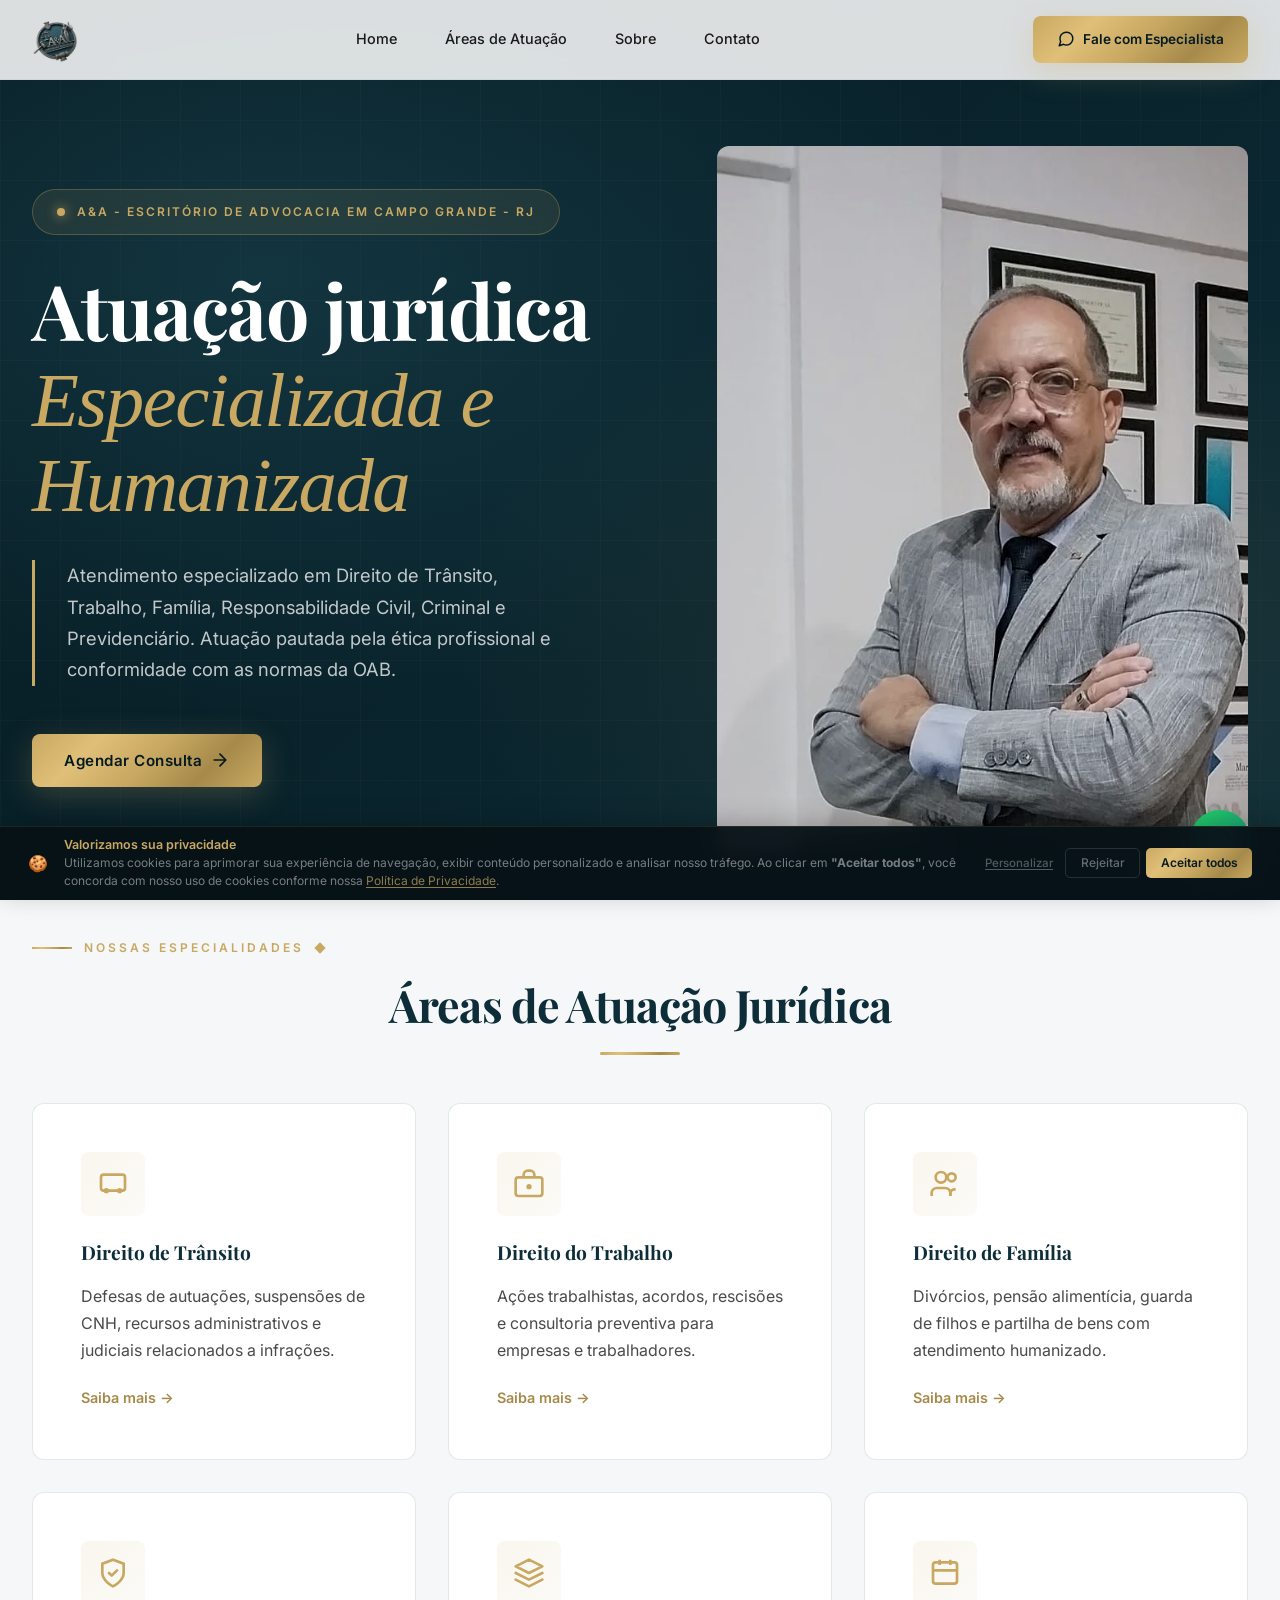
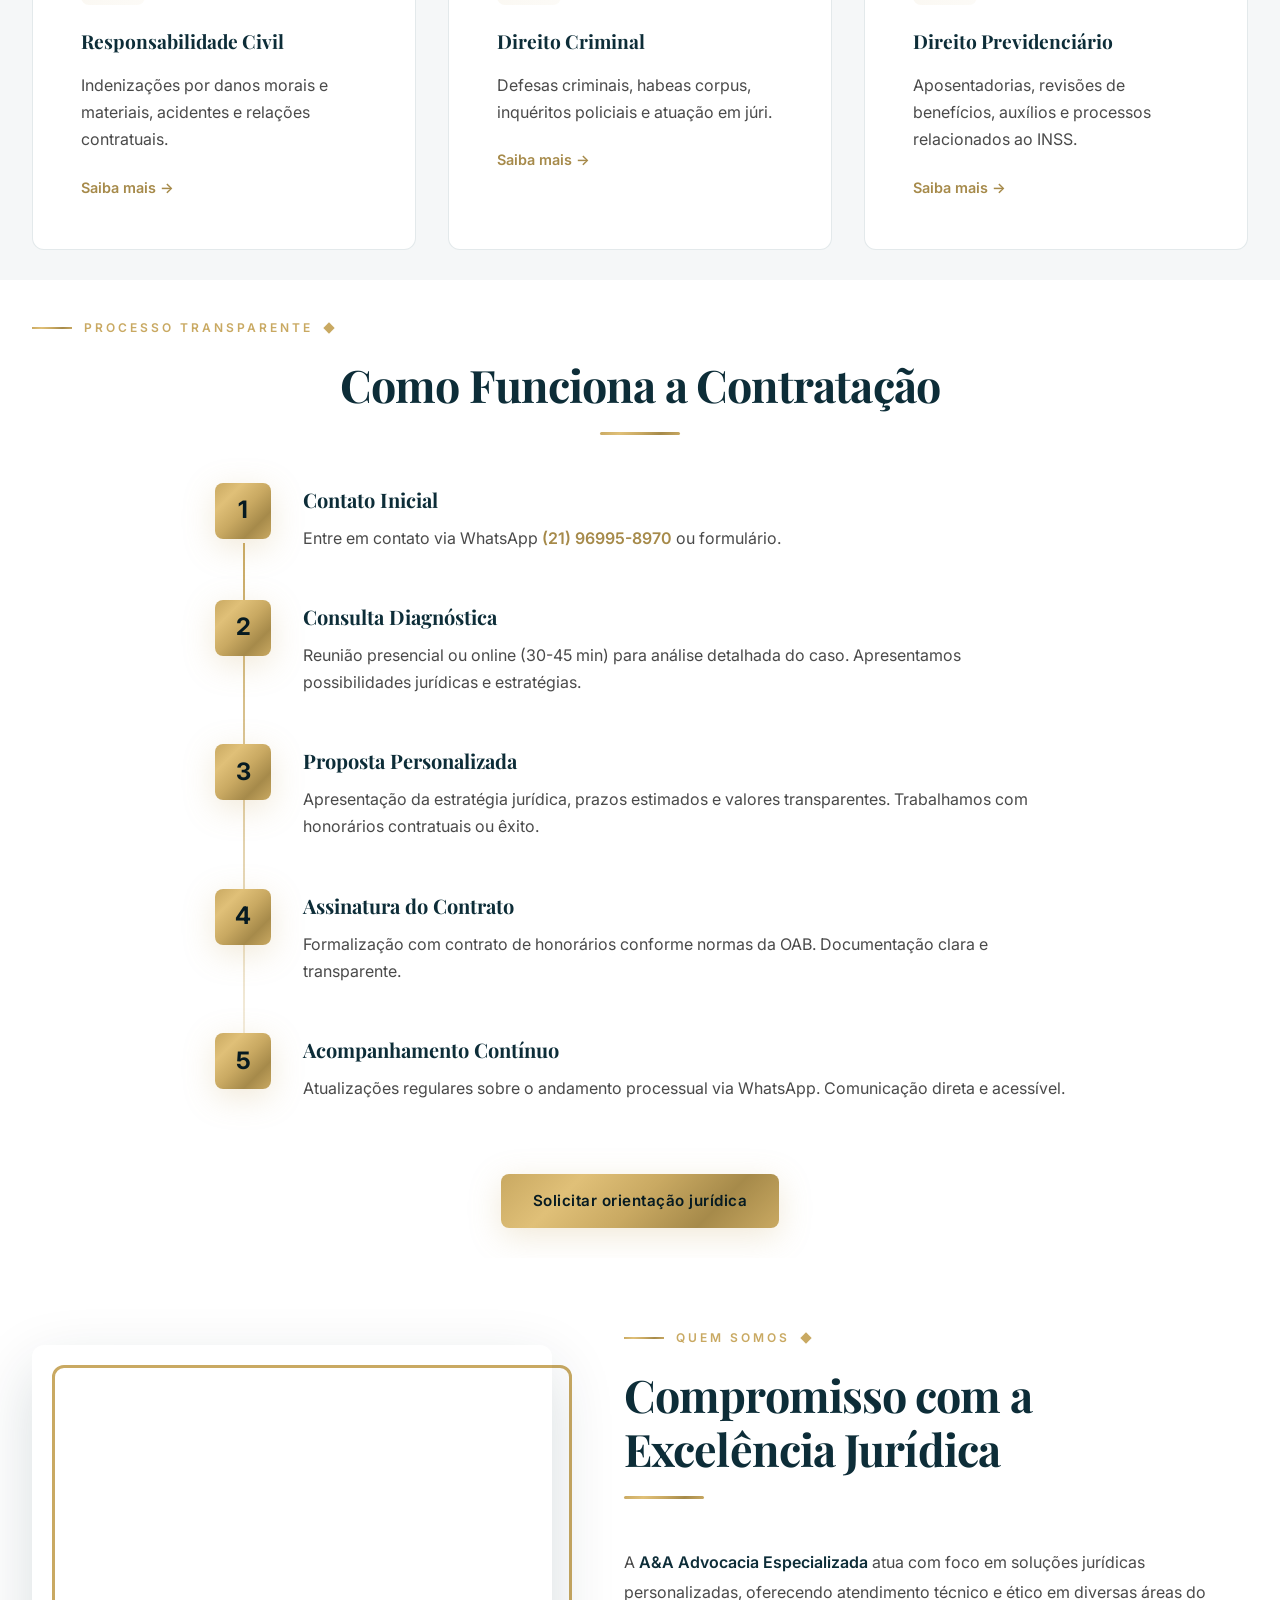
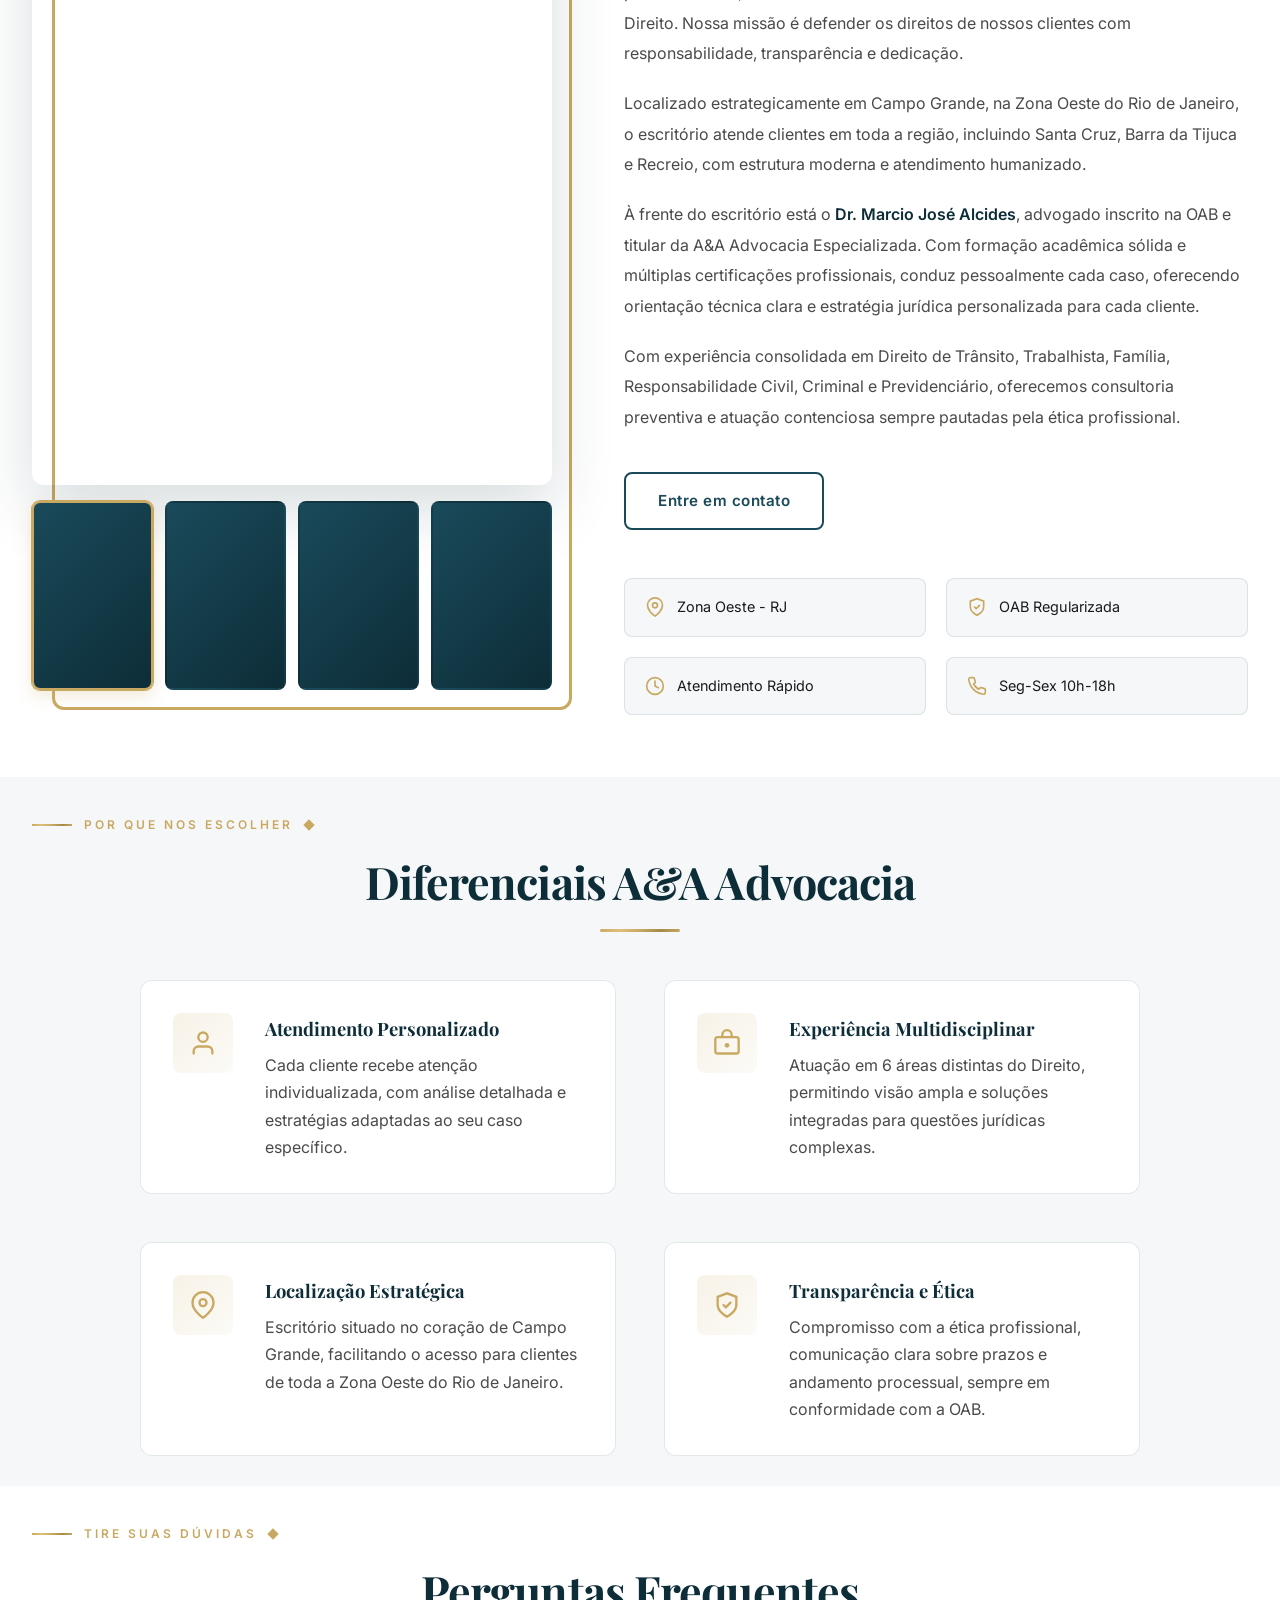
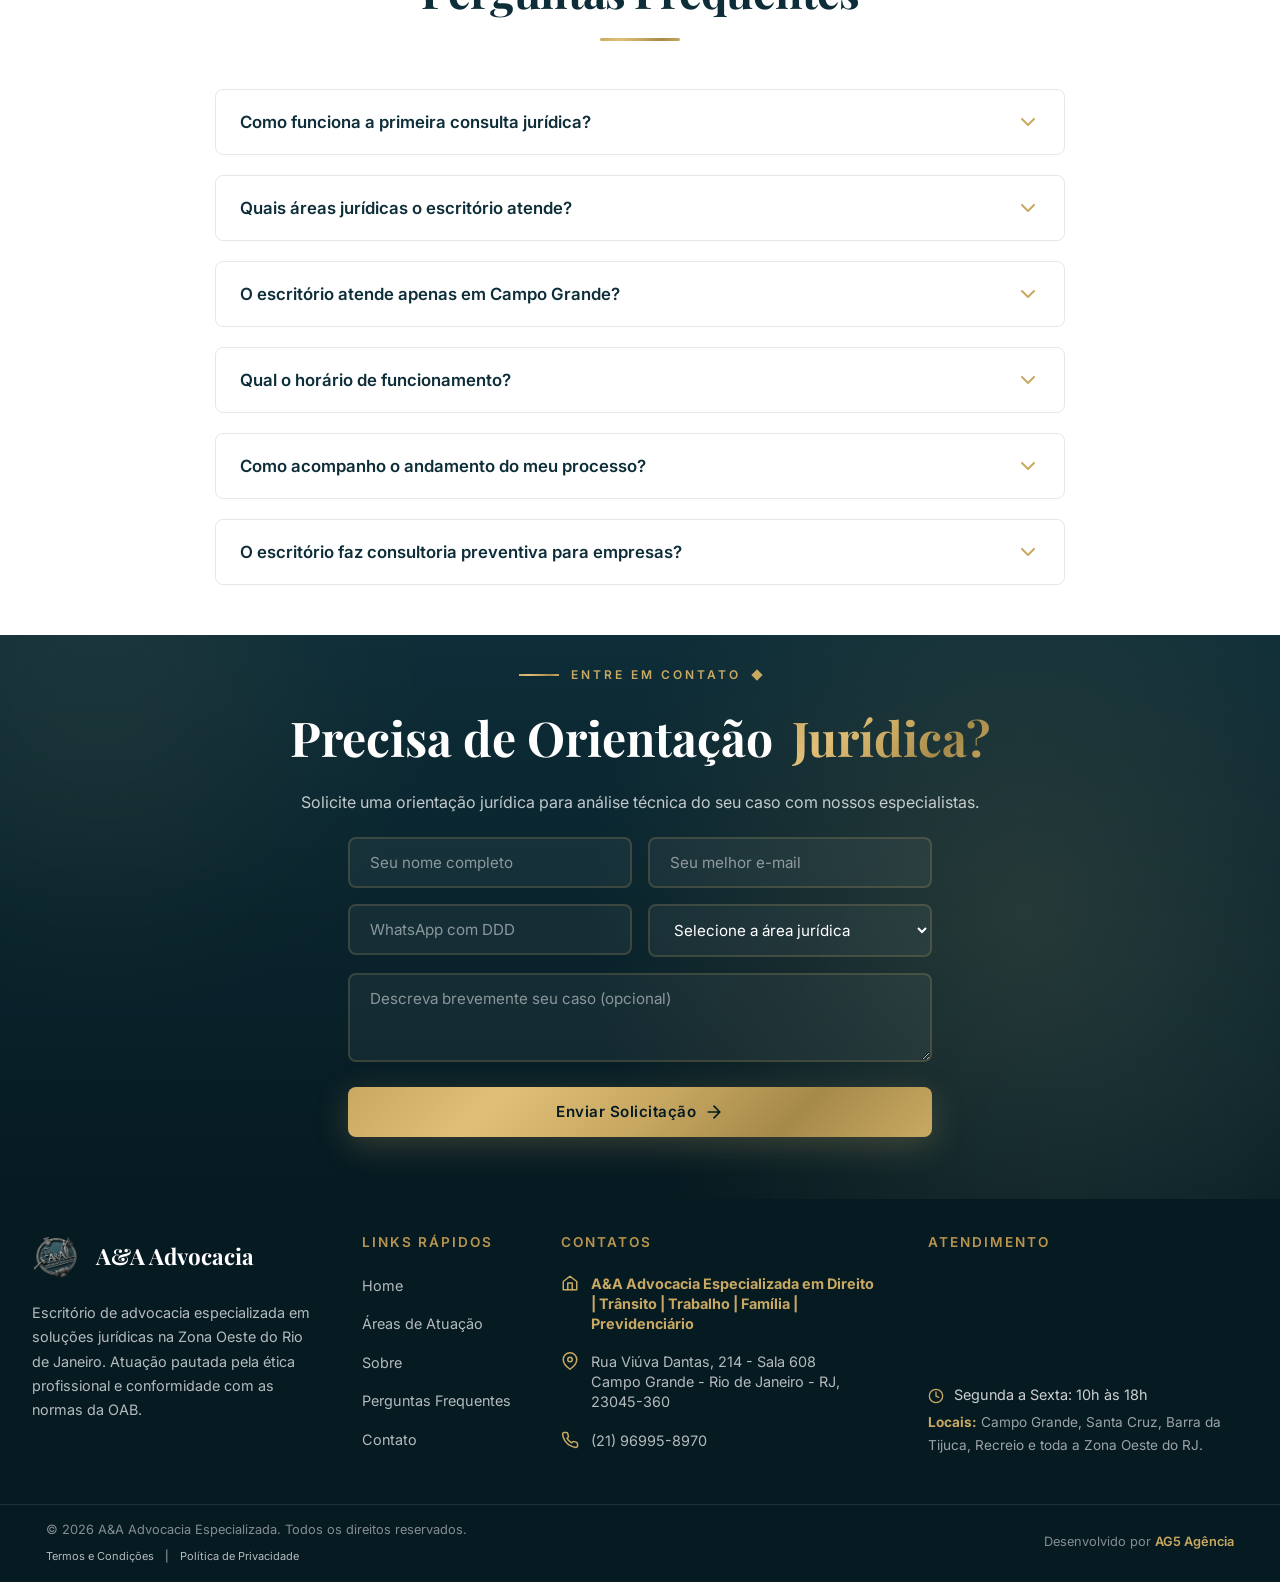
==== index.html @ 08a9066c "feat: update landing page about section with new professional portrait photos" ====
<!DOCTYPE html>
<html lang="pt-BR">

<head>
  <meta charset="UTF-8">
  <meta name="viewport" content="width=device-width, initial-scale=1.0">

  <!-- SEO Básico -->
  <title>Escritório de advocacia em Campo Grande - RJ | A&A Advocacia</title>
  <meta name="description"
    content="Escritório de advocacia em Campo Grande - RJ. Especialistas em Trânsito, Trabalho, Família, Criminal e mais. Atendimento exclusivo com excelência jurídica.">
  <meta name="author" content="A&A Advocacia Especializada">
  <meta name="robots" content="index, follow">

  <!-- Canonical URL -->
  <link rel="canonical" href="https://www.aeaadvocacia.ag5agencia.site/">

  <!-- Open Graph -->
  <meta property="og:title" content="A&A Advocacia Especializada | Excelência Jurídica na Zona Oeste - RJ">
  <meta property="og:description"
    content="Atendimento jurídico em diversas áreas do Direito. Escritório em Campo Grande, Rio de Janeiro.">
  <meta property="og:type" content="website">
  <meta property="og:url" content="https://www.aeaadvocacia.ag5agencia.site">
  <meta property="og:image" content="https://www.aeaadvocacia.ag5agencia.site/Fotos/hero-advogado.webp">
  <meta property="og:image:width" content="800">
  <meta property="og:image:height" content="1000">
  <meta property="og:locale" content="pt_BR">
  <meta property="og:site_name" content="A&A Advocacia Especializada">

  <!-- Twitter Card -->
  <meta name="twitter:card" content="summary_large_image">
  <meta name="twitter:title" content="A&A Advocacia Especializada | Zona Oeste - RJ">
  <meta name="twitter:description"
    content="Escritório jurídico especializado em diversas áreas do Direito em Campo Grande.">
  <meta name="twitter:image" content="https://www.aeaadvocacia.ag5agencia.site/Fotos/hero-advogado.webp">

  <!-- Favicon - otimizado -->
  <link rel="icon" type="image/webp" sizes="32x32" href="Fotos/logo-aa.webp">
  <link rel="apple-touch-icon" sizes="180x180" href="Fotos/logo-aa.webp">

  <!-- Theme color para navegadores mobile -->
  <meta name="theme-color" content="#0d2d38">

  <!-- Preconnect para origens críticas -->
  <link rel="preconnect" href="https://fonts.googleapis.com" crossorigin>
  <link rel="preconnect" href="https://fonts.gstatic.com" crossorigin>

  <!-- Preload da imagem hero (LCP) -->
  <link rel="preload" href="Fotos/hero-advogado.webp" as="image" fetchpriority="high">

  <!-- Fonts otimizadas - carregamento assíncrono para não bloquear renderização -->
  <link rel="stylesheet"
    href="https://fonts.googleapis.com/css2?family=Playfair+Display:wght@400;700&family=Inter:wght@400;500;600&display=swap"
    media="print" onload="this.media='all'">
  <noscript>
    <link rel="stylesheet"
      href="https://fonts.googleapis.com/css2?family=Playfair+Display:wght@400;700&family=Inter:wght@400;500;600&display=swap">
  </noscript>

  <!-- Schema.org JSON-LD -->
  <script type="application/ld+json">
  {
    "@context": "https://schema.org",
    "@graph": [
      {
        "@type": "WebSite",
        "@id": "https://www.aeaadvocacia.ag5agencia.site/#website",
        "url": "https://www.aeaadvocacia.ag5agencia.site/",
        "name": "A&A Advocacia Especializada em Direito | Trânsito | Trabalho | Família | Previdenciário",
        "description": "Advogados especializados em Campo Grande - RJ",
        "publisher": {
          "@id": "https://www.aeaadvocacia.ag5agencia.site/#legalservice"
        }
      },
      {
        "@type": "BreadcrumbList",
        "@id": "https://www.aeaadvocacia.ag5agencia.site/#breadcrumb",
        "itemListElement": [
          {
            "@type": "ListItem",
            "position": 1,
            "name": "Home",
            "item": "https://www.aeaadvocacia.ag5agencia.site/"
          }
        ]
      },
      {
        "@type": "LegalService",
        "@id": "https://www.aeaadvocacia.ag5agencia.site/#legalservice",
      "name": "A&A Advocacia Especializada em Direito | Trânsito | Trabalho | Família | Previdenciário",
      "alternateName": "A&A Advocacia Especializada",
        "url": "https://www.aeaadvocacia.ag5agencia.site/",
        "logo": "https://www.aeaadvocacia.ag5agencia.site/Fotos/logo-aa.webp",
        "image": "https://www.aeaadvocacia.ag5agencia.site/Fotos/hero-advogado.webp",
        "description": "Escritório de advocacia em Campo Grande, RJ. Especialistas em Direito de Trânsito, Trabalho e Família.",
        "telephone": "+55-21-96995-8970",
        "email": "contato@aaadvocacia.com.br",
        "priceRange": "$$",
        "address": {
          "@type": "PostalAddress",
          "streetAddress": "Rua Viúva Dantas, 214 – Sala 608",
          "addressLocality": "Campo Grande",
          "addressRegion": "RJ",
          "postalCode": "23045-360",
          "addressCountry": "BR"
        },
        "geo": {
          "@type": "GeoCoordinates",
          "latitude": -22.9005,
          "longitude": -43.5554
        },
        "openingHoursSpecification": {
          "@type": "OpeningHoursSpecification",
          "dayOfWeek": ["Monday", "Tuesday", "Wednesday", "Thursday", "Friday"],
          "opens": "10:00",
          "closes": "18:00"
        },
        "areaServed": [
        {
          "@type": "City",
          "name": "Campo Grande",
          "containedInPlace": {
            "@type": "State",
            "name": "Rio de Janeiro"
          }
        },
        {
          "@type": "Place",
          "name": "Zona Oeste do Rio de Janeiro",
          "containedInPlace": {
            "@type": "State",
            "name": "Rio de Janeiro"
          }
        },
        "Campo Grande – RJ",
        "Santa Cruz – RJ",
        "Barra da Tijuca – RJ",
        "Recreio dos Bandeirantes – RJ",
        "Santíssimo – RJ",
        "Senador Vasconcelos – RJ",
        "Cosmos – RJ",
        "Inhoaíba – RJ",
        "Paciência – RJ"
      ],
      "sameAs": [
        "https://wa.me/5521969958970"
        ],
        "hasOfferCatalog": {
          "@id": "#offer-catalog",
          "@type": "OfferCatalog",
          "name": "Serviços Jurídicos",
          "itemListElement": [
            {
              "@type": "Offer",
              "itemOffered": {
                "@type": "Service",
                "name": "Direito de Trânsito",
              "description": "Defesas de autuações, suspensões de CNH, recursos administrativos e judiciais relacionados a infrações de trânsito.",
              "areaServed": "Zona Oeste do Rio de Janeiro",
              "provider": {
                "@id": "https://www.aeaadvocacia.ag5agencia.site/#legalservice"
              }
              }
            },
            {
              "@type": "Offer",
              "itemOffered": {
                "@type": "Service",
                "name": "Direito do Trabalho",
              "description": "Ações trabalhistas, acordos, rescisões e consultoria preventiva para empresas e trabalhadores.",
              "areaServed": "Zona Oeste do Rio de Janeiro",
              "provider": {
                "@id": "https://www.aeaadvocacia.ag5agencia.site/#legalservice"
              }
            }
          },
          {
            "@type": "Offer",
            "itemOffered": {
              "@type": "Service",
              "name": "Direito de Família",
              "description": "Divórcios, pensão alimentícia, guarda de filhos e partilha de bens com atendimento humanizado.",
              "areaServed": "Zona Oeste do Rio de Janeiro",
              "provider": {
                "@id": "https://www.aeaadvocacia.ag5agencia.site/#legalservice"
              }
            }
          },
          {
            "@type": "Offer",
            "itemOffered": {
              "@type": "Service",
              "name": "Responsabilidade Civil",
              "description": "Indenizações por danos morais e materiais, acidentes e relações contratuais.",
              "areaServed": "Zona Oeste do Rio de Janeiro",
              "provider": {
                "@id": "https://www.aeaadvocacia.ag5agencia.site/#legalservice"
              }
            }
          },
          {
            "@type": "Offer",
            "itemOffered": {
              "@type": "Service",
              "name": "Direito Criminal",
              "description": "Defesas criminais, habeas corpus, inquéritos policiais e atuação em júri.",
              "areaServed": "Zona Oeste do Rio de Janeiro",
              "provider": {
                "@id": "https://www.aeaadvocacia.ag5agencia.site/#legalservice"
              }
            }
          },
          {
            "@type": "Offer",
            "itemOffered": {
              "@type": "Service",
              "name": "Direito Previdenciário",
              "description": "Aposentadorias, revisões de benefícios, auxílios e processos relacionados ao INSS.",
              "areaServed": "Zona Oeste do Rio de Janeiro",
              "provider": {
                "@id": "https://www.aeaadvocacia.ag5agencia.site/#legalservice"
              }
              }
            }
          ]
      },
      "audience": {
        "@type": "Audience",
        "audienceType": "Pessoas Físicas e Pessoas Jurídicas"
      },
      "knowsAbout": [
        "Direito de Trânsito",
        "Direito do Trabalho",
        "Direito de Família",
        "Responsabilidade Civil",
        "Direito Criminal",
        "Direito Previdenciário"
      ]
      },
      {
        "@type": "FAQPage",
        "@id": "https://www.aeaadvocacia.ag5agencia.site/#faq",
        "mainEntity": [
          {
            "@type": "Question",
          "name": "Como funciona a primeira consulta jurídica?",
            "acceptedAnswer": {
              "@type": "Answer",
            "text": "Entre em contato pelo WhatsApp ou telefone (21) 96995-8970 para agendar. Na consulta, você apresenta seu caso e recebe uma orientação inicial sobre as possibilidades jurídicas, prazos e próximos passos. Retorno em até 24h úteis."
          }
        },
        {
          "@type": "Question",
          "name": "Quais áreas jurídicas o escritório atende?",
          "acceptedAnswer": {
            "@type": "Answer",
            "text": "A A&A Advocacia atua em Direito de Trânsito, Trabalhista, Família, Responsabilidade Civil, Criminal e Previdenciário, oferecendo soluções tanto para pessoas físicas quanto jurídicas."
          }
        },
        {
          "@type": "Question",
          "name": "O escritório atende apenas em Campo Grande?",
          "acceptedAnswer": {
            "@type": "Answer",
            "text": "Não. Embora localizado em Campo Grande, atendemos clientes de toda a Zona Oeste do Rio de Janeiro, incluindo Santa Cruz, Barra da Tijuca, Recreio dos Bandeirantes e regiões próximas."
          }
        },
        {
          "@type": "Question",
          "name": "Qual o horário de funcionamento?",
          "acceptedAnswer": {
            "@type": "Answer",
            "text": "Atendemos de segunda a sexta-feira, das 10h às 18h. Consultas podem ser agendadas previamente conforme disponibilidade."
          }
        },
        {
          "@type": "Question",
          "name": "Como acompanho o andamento do meu processo?",
          "acceptedAnswer": {
            "@type": "Answer",
            "text": "Mantemos comunicação constante com nossos clientes, informando sobre cada etapa processual. Você pode entrar em contato a qualquer momento pelo WhatsApp (21) 96995-8970 para esclarecimentos."
          }
        },
        {
          "@type": "Question",
          "name": "O escritório faz consultoria preventiva para empresas?",
          "acceptedAnswer": {
            "@type": "Answer",
            "text": "Sim. Oferecemos assessoria jurídica administrativa e preventiva para pessoas jurídicas, especialmente nas áreas trabalhista e de responsabilidade civil."
            }
          }
        ]
      }
    ]
  }
  </script>

  <!-- Stylesheet -->
  <link rel="stylesheet" href="style.css">
  <!-- Cookie Banner -->
  <link rel="stylesheet" href="cookie-banner.css">
</head>

<body>

  <!-- ========== HEADER PREMIUM ========== -->
  <header class="header" id="home">
    <div class="container header-inner">
      <a href="#home" class="header-logo" aria-label="Ir para o topo da página">
        <img src="Fotos/logo-aa.webp" alt="A&A Advocacia" width="50" height="50" loading="eager"
          fetchpriority="high">
      </a>

      <nav class="nav-desktop hide-mobile" aria-label="Navegação principal">
        <a href="#home" class="nav-link">Home</a>
        <a href="#areas-atuacao" class="nav-link">Áreas de Atuação</a>
        <a href="#sobre" class="nav-link">Sobre</a>
        <a href="#contato" class="nav-link">Contato</a>
      </nav>

      <a href="https://wa.me/5521969958970?text=Olá,%20vim%20pelo%20site%20e%20gostaria%20de%20solicitar%20uma%20orientação%20jurídica."
        class="btn-header-cta hide-mobile" target="_blank" rel="noopener noreferrer"
        aria-label="Falar com um advogado especialista pelo WhatsApp">
        <svg width="18" height="18" viewBox="0 0 24 24" fill="none" aria-hidden="true">
          <path
            d="M21 11.5a8.38 8.38 0 01-.9 3.8 8.5 8.5 0 01-7.6 4.7 8.38 8.38 0 01-3.8-.9L3 21l1.9-5.7a8.38 8.38 0 01-.9-3.8 8.5 8.5 0 014.7-7.6 8.38 8.38 0 013.8-.9h.5a8.48 8.48 0 018 8v.5z"
            stroke="currentColor" stroke-width="2" stroke-linecap="round" stroke-linejoin="round" />
        </svg>
        Fale com Especialista
      </a>

      <!-- Menu Hamburger -->
      <button class="menu-toggle hide-desktop" aria-label="Abrir ou fechar menu de navegação" aria-expanded="false"
        aria-controls="mobile-menu">
        <span class="hamburger-line"></span>
        <span class="hamburger-line"></span>
        <span class="hamburger-line"></span>
      </button>
    </div>

    <!-- Overlay Mobile -->
    <div class="mobile-overlay" aria-hidden="true" id="mobile-overlay"></div>

    <!-- Menu Mobile -->
    <div class="mobile-menu" id="mobile-menu" aria-label="Menu mobile" aria-hidden="true" inert>
      <div class="mobile-menu-header">
        <div class="header-logo">
          <img src="Fotos/logo-aa.webp" alt="A&A Advocacia" width="40" height="40" loading="eager">
        </div>
      </div>
      <nav class="mobile-menu-nav" aria-label="Navegação mobile">
        <a href="#home" class="mobile-link" tabindex="-1">Home</a>
        <a href="#areas-atuacao" class="mobile-link" tabindex="-1">Áreas de Atuação</a>
        <a href="#sobre" class="mobile-link" tabindex="-1">Sobre</a>
        <a href="#faq" class="mobile-link" tabindex="-1">Perguntas Frequentes</a>
        <a href="#contato" class="mobile-link" tabindex="-1">Contato</a>
        <a href="https://wa.me/5521969958970?text=Olá,%20vim%20pelo%20site%20e%20gostaria%20de%20solicitar%20uma%20orientação%20jurídica."
          class="mobile-cta" target="_blank" rel="noopener noreferrer"
          aria-label="Enviar mensagem para o escritório via WhatsApp" tabindex="-1">
          Falar no WhatsApp
        </a>
      </nav>
    </div>
  </header>

  <main>
    <!-- ========== HERO PREMIUM ========== -->
    <section class="hero" id="hero">
      <div class="container hero-grid">
        <!-- Conteúdo -->
        <div class="hero-content">
          <div class="hero-badge reveal">
            <span class="badge-dot" aria-hidden="true"></span>
            <span>A&A - Escritório de Advocacia em Campo Grande - RJ</span>
          </div>

          <h1 class="hero-title reveal">
            Atuação jurídica <span class="text-accent">Especializada e Humanizada</span>
          </h1>

          <p class="hero-subtitle reveal">
            Atendimento especializado em Direito de Trânsito, Trabalho, Família,
            Responsabilidade Civil, Criminal e Previdenciário. Atuação pautada pela ética profissional e conformidade
            com
            as normas da OAB.
          </p>

          <div class="hero-ctas reveal">
            <a href="https://wa.me/5521969958970?text=Olá,%20vim%20pelo%20site%20e%20gostaria%20de%20solicitar%20uma%20orientação%20jurídica."
              class="btn btn-primary metallic-shine" target="_blank" rel="noopener noreferrer"
              aria-label="Agendar consulta jurídica pelo WhatsApp">
              Agendar Consulta
              <svg width="20" height="20" viewBox="0 0 24 24" fill="none" aria-hidden="true">
                <path d="M5 12h14M12 5l7 7-7 7" stroke="currentColor" stroke-width="2" stroke-linecap="round"
                  stroke-linejoin="round" />
              </svg>
            </a>
          </div>

          <!-- Imagem Mobile: aparece abaixo do botão apenas no mobile -->
          <div class="hero-image-mobile">
            <img src="Fotos/hero-advogado.webp"
              alt="Dr. Marcio José Alcides - Advogado da A&A Advocacia Especializada" class="hero-image-mobile-img"
              width="800" height="1000" loading="eager" fetchpriority="high" decoding="async">
          </div>
        </div>

        <!-- Imagem Hero Desktop -->
        <div class="hero-image-wrapper reveal-right">
          <img src="Fotos/hero-advogado.webp"
            alt="Dr. Marcio José Alcides - Advogado da A&A Advocacia Especializada" class="hero-image" width="800"
            height="1000" loading="eager" fetchpriority="high" decoding="async">
        </div>
      </div>

      <!-- Scroll Indicator -->
      <div class="scroll-indicator" aria-hidden="true">
        <svg width="24" height="24" viewBox="0 0 24 24" fill="none" stroke="currentColor">
          <path d="M12 5v14M19 12l-7 7-7-7" stroke-width="2" stroke-linecap="round" stroke-linejoin="round" />
        </svg>
        <span>Explore</span>
      </div>
    </section>

    <!-- ========== ÁREAS DE ATUAÇÃO PREMIUM ========== -->
    <section class="section areas" id="areas-atuacao">
      <div class="container">
        <span class="section-tag reveal">Nossas Especialidades</span>
        <h2 class="section-title reveal">Áreas de Atuação Jurídica</h2>

        <div class="areas-grid">
          <!-- Card 1: Trânsito -->
          <div class="area-card reveal">
            <div class="area-icon">
              <svg width="32" height="32" viewBox="0 0 24 24" fill="none" aria-hidden="true">
                <defs>
                  <linearGradient id="grad1" x1="0" y1="0" x2="24" y2="24">
                    <stop offset="0%" stop-color="#c9a962" />
                    <stop offset="100%" stop-color="#a68a4a" />
                  </linearGradient>
                </defs>
                <rect x="3" y="5" width="18" height="12" rx="2" stroke="url(#grad1)" stroke-width="2" fill="none" />
                <circle cx="7" cy="17" r="2" fill="url(#grad1)" />
                <circle cx="17" cy="17" r="2" fill="url(#grad1)" />
                <path d="M3 11h18" stroke="url(#grad1)" stroke-width="2" />
              </svg>
            </div>
            <h3 class="area-title">Direito de Trânsito</h3>
            <p class="area-desc">Defesas de autuações, suspensões de CNH, recursos administrativos e judiciais
              relacionados a infrações.</p>
            <a href="#contato" class="area-link">Saiba mais →</a>
          </div>

          <!-- Card 2: Trabalho -->
          <div class="area-card reveal">
            <div class="area-icon">
              <svg width="32" height="32" viewBox="0 0 24 24" fill="none" aria-hidden="true">
                <defs>
                  <linearGradient id="grad2" x1="0" y1="0" x2="24" y2="24">
                    <stop offset="0%" stop-color="#c9a962" />
                    <stop offset="100%" stop-color="#a68a4a" />
                  </linearGradient>
                </defs>
                <rect x="2" y="7" width="20" height="14" rx="2" stroke="url(#grad2)" stroke-width="2" fill="none" />
                <path d="M8 7V5a3 3 0 013-3h2a3 3 0 013 3v2" stroke="url(#grad2)" stroke-width="2" />
                <circle cx="12" cy="14" r="2" fill="url(#grad2)" />
              </svg>
            </div>
            <h3 class="area-title">Direito do Trabalho</h3>
            <p class="area-desc">Ações trabalhistas, acordos, rescisões e consultoria preventiva para empresas e
              trabalhadores.</p>
            <a href="#contato" class="area-link">Saiba mais →</a>
          </div>

          <!-- Card 3: Família -->
          <div class="area-card reveal">
            <div class="area-icon">
              <svg width="32" height="32" viewBox="0 0 24 24" fill="none" aria-hidden="true">
                <defs>
                  <linearGradient id="grad3" x1="0" y1="0" x2="24" y2="24">
                    <stop offset="0%" stop-color="#c9a962" />
                    <stop offset="100%" stop-color="#a68a4a" />
                  </linearGradient>
                </defs>
                <circle cx="9" cy="7" r="4" stroke="url(#grad3)" stroke-width="2" fill="none" />
                <circle cx="17" cy="7" r="3" stroke="url(#grad3)" stroke-width="2" fill="none" />
                <path d="M2 21v-2a4 4 0 014-4h6a4 4 0 014 4v2" stroke="url(#grad3)" stroke-width="2" />
                <path d="M16 21v-2a3 3 0 013-3h1" stroke="url(#grad3)" stroke-width="2" />
              </svg>
            </div>
            <h3 class="area-title">Direito de Família</h3>
            <p class="area-desc">Divórcios, pensão alimentícia, guarda de filhos e partilha de bens com atendimento
              humanizado.</p>
            <a href="#contato" class="area-link">Saiba mais →</a>
          </div>

          <!-- Card 4: Responsabilidade Civil -->
          <div class="area-card reveal">
            <div class="area-icon">
              <svg width="32" height="32" viewBox="0 0 24 24" fill="none" aria-hidden="true">
                <defs>
                  <linearGradient id="grad4" x1="0" y1="0" x2="24" y2="24">
                    <stop offset="0%" stop-color="#c9a962" />
                    <stop offset="100%" stop-color="#a68a4a" />
                  </linearGradient>
                </defs>
                <path d="M12 22s8-4 8-10V5l-8-3-8 3v7c0 6 8 10 8 10z" stroke="url(#grad4)" stroke-width="2"
                  fill="none" />
                <path d="M9 12l2 2 4-4" stroke="url(#grad4)" stroke-width="2" stroke-linecap="round"
                  stroke-linejoin="round" />
              </svg>
            </div>
            <h3 class="area-title">Responsabilidade Civil</h3>
            <p class="area-desc">Indenizações por danos morais e materiais, acidentes e relações contratuais.</p>
            <a href="#contato" class="area-link">Saiba mais →</a>
          </div>

          <!-- Card 5: Criminal -->
          <div class="area-card reveal">
            <div class="area-icon">
              <svg width="32" height="32" viewBox="0 0 24 24" fill="none" aria-hidden="true">
                <defs>
                  <linearGradient id="grad5" x1="0" y1="0" x2="24" y2="24">
                    <stop offset="0%" stop-color="#c9a962" />
                    <stop offset="100%" stop-color="#a68a4a" />
                  </linearGradient>
                </defs>
                <path d="M12 2L2 7l10 5 10-5-10-5zM2 17l10 5 10-5M2 12l10 5 10-5" stroke="url(#grad5)" stroke-width="2"
                  stroke-linecap="round" stroke-linejoin="round" />
              </svg>
            </div>
            <h3 class="area-title">Direito Criminal</h3>
            <p class="area-desc">Defesas criminais, habeas corpus, inquéritos policiais e atuação em júri.</p>
            <a href="#contato" class="area-link">Saiba mais →</a>
          </div>

          <!-- Card 6: Previdenciário -->
          <div class="area-card reveal">
            <div class="area-icon">
              <svg width="32" height="32" viewBox="0 0 24 24" fill="none" aria-hidden="true">
                <defs>
                  <linearGradient id="grad6" x1="0" y1="0" x2="24" y2="24">
                    <stop offset="0%" stop-color="#c9a962" />
                    <stop offset="100%" stop-color="#a68a4a" />
                  </linearGradient>
                </defs>
                <rect x="3" y="4" width="18" height="16" rx="2" stroke="url(#grad6)" stroke-width="2" fill="none" />
                <path d="M16 2v4M8 2v4M3 10h18" stroke="url(#grad6)" stroke-width="2" />
                <path d="M8 14h.01M12 14h.01M16 14h.01" stroke="url(#grad6)" stroke-width="2" stroke-linecap="round" />
              </svg>
            </div>
            <h3 class="area-title">Direito Previdenciário</h3>
            <p class="area-desc">Aposentadorias, revisões de benefícios, auxílios e processos relacionados ao INSS.</p>
            <a href="#contato" class="area-link">Saiba mais →</a>
          </div>
        </div>
      </div>
    </section>

    <!-- ========== COMO FUNCIONA PREMIUM ========== -->
    <section class="section como-funciona" id="como-funciona">
      <div class="container">
        <span class="section-tag reveal">Processo Transparente</span>
        <h2 class="section-title reveal">Como Funciona a Contratação</h2>

        <ol class="processo-steps">
          <li class="processo-step reveal">
            <div class="step-number" aria-hidden="true">1</div>
            <div class="step-content">
              <h3>Contato Inicial</h3>
              <p>Entre em contato via WhatsApp <strong>(21) 96995-8970</strong> ou formulário.</p>
            </div>
          </li>

          <li class="processo-step reveal">
            <div class="step-number" aria-hidden="true">2</div>
            <div class="step-content">
              <h3>Consulta Diagnóstica</h3>
              <p>Reunião presencial ou online (30-45 min) para análise detalhada do caso. Apresentamos possibilidades
                jurídicas e estratégias.</p>
            </div>
          </li>

          <li class="processo-step reveal">
            <div class="step-number" aria-hidden="true">3</div>
            <div class="step-content">
              <h3>Proposta Personalizada</h3>
              <p>Apresentação da estratégia jurídica, prazos estimados e valores transparentes. Trabalhamos com
                honorários
                contratuais ou êxito.</p>
            </div>
          </li>

          <li class="processo-step reveal">
            <div class="step-number" aria-hidden="true">4</div>
            <div class="step-content">
              <h3>Assinatura do Contrato</h3>
              <p>Formalização com contrato de honorários conforme normas da OAB. Documentação clara e transparente.</p>
            </div>
          </li>

          <li class="processo-step reveal">
            <div class="step-number" aria-hidden="true">5</div>
            <div class="step-content">
              <h3>Acompanhamento Contínuo</h3>
              <p>Atualizações regulares sobre o andamento processual via WhatsApp. Comunicação direta e acessível.</p>
            </div>
          </li>
        </ol>

        <div class="processo-cta reveal">
          <a href="#contato" class="btn btn-primary metallic-shine">Solicitar orientação jurídica</a>
        </div>
      </div>
    </section>

    <!-- ========== SOBRE PREMIUM ========== -->
    <section class="section sobre" id="sobre">
      <div class="container sobre-grid">
        <!-- Lado Esquerdo: Imagem + Galeria de Thumbs -->
        <div class="sobre-image-wrapper reveal-left">
          <div class="sobre-image-frame" aria-hidden="true"></div>
          <img src="Fotos/corp-marcio-0323.webp" id="sobre-image-main"
            alt="Advogado da A&A Advocacia - retrato corporativo de estúdio"
            class="sobre-image" loading="lazy" width="550" height="700" decoding="async">

          <div class="sobre-thumbs" role="tablist" aria-label="Galeria do advogado">
            <button type="button" class="sobre-thumb is-active" role="tab" aria-selected="true"
              data-src="Fotos/corp-marcio-0323.webp"
              data-alt="Advogado da A&A Advocacia - retrato corporativo de estúdio, terno bege"
              data-position="center 25%" aria-label="Foto: retrato corporativo de estúdio">
              <img src="Fotos/corp-marcio-0323.webp" alt="" loading="lazy" decoding="async" aria-hidden="true">
            </button>
            <button type="button" class="sobre-thumb" role="tab" aria-selected="false"
              data-src="Fotos/corp-marcio-0270.webp"
              data-alt="Advogado da A&A Advocacia - em pé com terno cinza"
              data-position="center 25%" aria-label="Foto: retrato em pé">
              <img src="Fotos/corp-marcio-0270.webp" alt="" loading="lazy" decoding="async" aria-hidden="true">
            </button>
            <button type="button" class="sobre-thumb" role="tab" aria-selected="false"
              data-src="Fotos/advogado-retrato-03.webp"
              data-alt="Dr. Marcio José Alcides apoiado na cadeira do escritório"
              data-position="center 10%" aria-label="Foto: apoiado na cadeira">
              <img src="Fotos/advogado-retrato-03.webp" alt="" loading="lazy" decoding="async" aria-hidden="true">
            </button>
            <button type="button" class="sobre-thumb" role="tab" aria-selected="false"
              data-src="Fotos/sobre-advogado-alt.webp"
              data-alt="Dr. Marcio José Alcides em seu escritório, com parede de certificados e diplomas"
              data-position="center 65%" aria-label="Foto: na mesa do escritório com certificados">
              <img src="Fotos/sobre-advogado-alt.webp" alt="" loading="lazy" decoding="async" aria-hidden="true">
            </button>
          </div>
        </div>

        <!-- Lado Direito: Conteúdo -->
        <div class="sobre-content">
          <span class="section-tag reveal">Quem Somos</span>
          <h2 class="section-title section-title--left reveal">Compromisso com a Excelência Jurídica</h2>

          <div class="sobre-text reveal">
            <p>A <strong>A&A Advocacia Especializada</strong> atua com foco em soluções jurídicas personalizadas,
              oferecendo atendimento técnico e ético em diversas áreas do Direito. Nossa missão é defender os direitos
              de
              nossos clientes com responsabilidade, transparência e dedicação.</p>
            <p>Localizado estrategicamente em Campo Grande, na Zona Oeste do Rio de Janeiro, o escritório atende
              clientes
              em toda a região, incluindo Santa Cruz, Barra da Tijuca e Recreio, com estrutura moderna e atendimento
              humanizado.</p>
            <p>À frente do escritório está o <strong>Dr. Marcio José Alcides</strong>, advogado inscrito na OAB e
              titular da A&A Advocacia Especializada. Com formação acadêmica sólida e múltiplas certificações
              profissionais, conduz pessoalmente cada caso, oferecendo orientação técnica clara e estratégia jurídica
              personalizada para cada cliente.</p>
            <p>Com experiência consolidada em Direito de Trânsito, Trabalhista, Família, Responsabilidade Civil,
              Criminal
              e Previdenciário, oferecemos consultoria preventiva e atuação contenciosa sempre pautadas pela ética
              profissional.</p>
          </div>

          <a href="#contato" class="btn btn-outline reveal">Entre em contato</a>

          <div class="sobre-badges reveal">
            <div class="sobre-badge">
              <svg width="20" height="20" viewBox="0 0 24 24" fill="none" aria-hidden="true">
                <path d="M21 10c0 7-9 13-9 13s-9-6-9-13a9 9 0 0118 0z" stroke="#c9a962" stroke-width="2" />
                <circle cx="12" cy="10" r="3" stroke="#c9a962" stroke-width="2" />
              </svg>
              <span>Zona Oeste - RJ</span>
            </div>
            <div class="sobre-badge">
              <svg width="20" height="20" viewBox="0 0 24 24" fill="none" aria-hidden="true">
                <path d="M12 22s8-4 8-10V5l-8-3-8 3v7c0 6 8 10 8 10z" stroke="#c9a962" stroke-width="2" />
                <path d="M9 12l2 2 4-4" stroke="#c9a962" stroke-width="2" stroke-linecap="round"
                  stroke-linejoin="round" />
              </svg>
              <span>OAB Regularizada</span>
            </div>
            <div class="sobre-badge">
              <svg width="20" height="20" viewBox="0 0 24 24" fill="none" aria-hidden="true">
                <circle cx="12" cy="12" r="10" stroke="#c9a962" stroke-width="2" />
                <path d="M12 6v6l4 2" stroke="#c9a962" stroke-width="2" stroke-linecap="round" />
              </svg>
              <span>Atendimento Rápido</span>
            </div>
            <div class="sobre-badge">
              <svg width="20" height="20" viewBox="0 0 24 24" fill="none" aria-hidden="true">
                <path
                  d="M22 16.92v3a2 2 0 01-2.18 2 19.79 19.79 0 01-8.63-3.07 19.5 19.5 0 01-6-6 19.79 19.79 0 01-3.07-8.67A2 2 0 014.11 2h3a2 2 0 012 1.72c.127.96.362 1.903.7 2.81a2 2 0 01-.45 2.11L8.09 9.91a16 16 0 006 6l1.27-1.27a2 2 0 012.11-.45c.907.338 1.85.573 2.81.7A2 2 0 0122 16.92z"
                  stroke="#c9a962" stroke-width="2" />
              </svg>
              <span>Seg-Sex 10h-18h</span>
            </div>
          </div>
        </div>
      </div>
    </section>

    <!-- ========== DIFERENCIAIS PREMIUM ========== -->
    <section class="section diferenciais" id="diferenciais">
      <div class="container">
        <span class="section-tag reveal">Por Que Nos Escolher</span>
        <h2 class="section-title reveal">Diferenciais A&A Advocacia</h2>

        <div class="diferenciais-grid">
          <div class="diferencial-item reveal">
            <div class="diferencial-icon" aria-hidden="true">
              <svg width="28" height="28" viewBox="0 0 24 24" fill="none">
                <path d="M20 21v-2a4 4 0 00-4-4H8a4 4 0 00-4 4v2" stroke="#c9a962" stroke-width="2"
                  stroke-linecap="round" />
                <circle cx="12" cy="7" r="4" stroke="#c9a962" stroke-width="2" />
              </svg>
            </div>
            <div class="diferencial-text">
              <h3>Atendimento Personalizado</h3>
              <p>Cada cliente recebe atenção individualizada, com análise detalhada e estratégias adaptadas ao seu caso
                específico.</p>
            </div>
          </div>

          <div class="diferencial-item reveal">
            <div class="diferencial-icon" aria-hidden="true">
              <svg width="28" height="28" viewBox="0 0 24 24" fill="none">
                <rect x="2" y="7" width="20" height="14" rx="2" stroke="#c9a962" stroke-width="2" />
                <path d="M16 7V5a4 4 0 00-8 0v2" stroke="#c9a962" stroke-width="2" />
                <circle cx="12" cy="14" r="2" fill="#c9a962" />
              </svg>
            </div>
            <div class="diferencial-text">
              <h3>Experiência Multidisciplinar</h3>
              <p>Atuação em 6 áreas distintas do Direito, permitindo visão ampla e soluções integradas para questões
                jurídicas complexas.</p>
            </div>
          </div>

          <div class="diferencial-item reveal">
            <div class="diferencial-icon" aria-hidden="true">
              <svg width="28" height="28" viewBox="0 0 24 24" fill="none">
                <path d="M21 10c0 7-9 13-9 13s-9-6-9-13a9 9 0 0118 0z" stroke="#c9a962" stroke-width="2" />
                <circle cx="12" cy="10" r="3" stroke="#c9a962" stroke-width="2" />
              </svg>
            </div>
            <div class="diferencial-text">
              <h3>Localização Estratégica</h3>
              <p>Escritório situado no coração de Campo Grande, facilitando o acesso para clientes de toda a Zona Oeste
                do
                Rio de Janeiro.</p>
            </div>
          </div>

          <div class="diferencial-item reveal">
            <div class="diferencial-icon" aria-hidden="true">
              <svg width="28" height="28" viewBox="0 0 24 24" fill="none">
                <path d="M12 22s8-4 8-10V5l-8-3-8 3v7c0 6 8 10 8 10z" stroke="#c9a962" stroke-width="2" />
                <path d="M9 12l2 2 4-4" stroke="#c9a962" stroke-width="2" stroke-linecap="round"
                  stroke-linejoin="round" />
              </svg>
            </div>
            <div class="diferencial-text">
              <h3>Transparência e Ética</h3>
              <p>Compromisso com a ética profissional, comunicação clara sobre prazos e andamento processual, sempre em
                conformidade com a OAB.</p>
            </div>
          </div>
        </div>
      </div>
    </section>

    <!-- ========== FAQ PREMIUM ========== -->
    <section class="section faq-section" id="faq">
      <div class="container">
        <span class="section-tag reveal">Tire suas Dúvidas</span>
        <h2 class="section-title reveal">Perguntas Frequentes</h2>

        <div class="faq-list">
          <div class="faq-item reveal">
            <button class="faq-question" aria-expanded="false">
              <span>Como funciona a primeira consulta jurídica?</span>
              <svg class="faq-icon" width="24" height="24" viewBox="0 0 24 24" fill="none" aria-hidden="true">
                <path d="M6 9l6 6 6-6" stroke="currentColor" stroke-width="2" stroke-linecap="round"
                  stroke-linejoin="round" />
              </svg>
            </button>
            <div class="faq-answer" role="region">
              <p>Entre em contato pelo WhatsApp ou telefone para agendar. Na consulta, você apresenta seu caso e recebe
                uma orientação inicial sobre as possibilidades jurídicas, prazos e próximos passos.</p>
            </div>
          </div>

          <div class="faq-item reveal">
            <button class="faq-question" aria-expanded="false">
              <span>Quais áreas jurídicas o escritório atende?</span>
              <svg class="faq-icon" width="24" height="24" viewBox="0 0 24 24" fill="none" aria-hidden="true">
                <path d="M6 9l6 6 6-6" stroke="currentColor" stroke-width="2" stroke-linecap="round"
                  stroke-linejoin="round" />
              </svg>
            </button>
            <div class="faq-answer" role="region">
              <p>Atuamos em Direito de Trânsito, Trabalhista, Família, Responsabilidade Civil, Criminal e
                Previdenciário,
                oferecendo soluções tanto para pessoas físicas quanto jurídicas.</p>
            </div>
          </div>

          <div class="faq-item reveal">
            <button class="faq-question" aria-expanded="false">
              <span>O escritório atende apenas em Campo Grande?</span>
              <svg class="faq-icon" width="24" height="24" viewBox="0 0 24 24" fill="none" aria-hidden="true">
                <path d="M6 9l6 6 6-6" stroke="currentColor" stroke-width="2" stroke-linecap="round"
                  stroke-linejoin="round" />
              </svg>
            </button>
            <div class="faq-answer" role="region">
              <p>Não. Embora localizado em Campo Grande, atendemos clientes de toda a Zona Oeste do Rio de Janeiro,
                incluindo Santa Cruz, Barra da Tijuca, Recreio e regiões próximas.</p>
            </div>
          </div>

          <div class="faq-item reveal">
            <button class="faq-question" aria-expanded="false">
              <span>Qual o horário de funcionamento?</span>
              <svg class="faq-icon" width="24" height="24" viewBox="0 0 24 24" fill="none" aria-hidden="true">
                <path d="M6 9l6 6 6-6" stroke="currentColor" stroke-width="2" stroke-linecap="round"
                  stroke-linejoin="round" />
              </svg>
            </button>
            <div class="faq-answer" role="region">
              <p>Atendemos de segunda a sexta-feira, das 10h às 18h. Consultas podem ser agendadas previamente conforme
                disponibilidade.</p>
            </div>
          </div>

          <div class="faq-item reveal">
            <button class="faq-question" aria-expanded="false">
              <span>Como acompanho o andamento do meu processo?</span>
              <svg class="faq-icon" width="24" height="24" viewBox="0 0 24 24" fill="none" aria-hidden="true">
                <path d="M6 9l6 6 6-6" stroke="currentColor" stroke-width="2" stroke-linecap="round"
                  stroke-linejoin="round" />
              </svg>
            </button>
            <div class="faq-answer" role="region">
              <p>Mantemos comunicação constante com nossos clientes, informando sobre cada etapa processual. Você pode
                entrar em contato a qualquer momento para esclarecimentos.</p>
            </div>
          </div>

          <div class="faq-item reveal">
            <button class="faq-question" aria-expanded="false">
              <span>O escritório faz consultoria preventiva para empresas?</span>
              <svg class="faq-icon" width="24" height="24" viewBox="0 0 24 24" fill="none" aria-hidden="true">
                <path d="M6 9l6 6 6-6" stroke="currentColor" stroke-width="2" stroke-linecap="round"
                  stroke-linejoin="round" />
              </svg>
            </button>
            <div class="faq-answer" role="region">
              <p>Sim. Oferecemos assessoria jurídica administrativa e preventiva para pessoas jurídicas, especialmente
                nas
                áreas trabalhista e de responsabilidade civil.</p>
            </div>
          </div>
        </div>
      </div>
    </section>

    <!-- ========== CTA FINAL PREMIUM ========== -->
    <section class="section cta-section" id="contato">
      <div class="cta-decor cta-decor--1" aria-hidden="true"></div>
      <div class="cta-decor cta-decor--2" aria-hidden="true"></div>

      <div class="container cta-container">
        <span class="section-tag reveal" style="color: #c9a962;">Entre em Contato</span>
        <h2 class="cta-title reveal">Precisa de Orientação <span class="text-gold">Jurídica?</span></h2>
        <p class="cta-subtitle reveal">Solicite uma orientação jurídica para análise técnica do seu caso com nossos
          especialistas.</p>

        <form class="cta-form reveal" id="contactForm" autocomplete="on">
          <div class="form-group">
            <input type="text" name="name" placeholder="Seu nome completo" required aria-label="Nome"
              autocomplete="name">
          </div>
          <div class="form-group">
            <input type="email" name="email" placeholder="Seu melhor e-mail" required aria-label="E-mail"
              autocomplete="email">
          </div>
          <div class="form-group">
            <input type="tel" name="phone" placeholder="WhatsApp com DDD" required aria-label="Telefone"
              autocomplete="tel">
          </div>
          <div class="form-group">
            <select name="interest" required aria-label="Área de interesse">
              <option value="">Selecione a área jurídica</option>
              <option value="transito">Direito de Trânsito</option>
              <option value="trabalho">Direito do Trabalho</option>
              <option value="familia">Direito de Família</option>
              <option value="civil">Responsabilidade Civil</option>
              <option value="criminal">Direito Criminal</option>
              <option value="previdenciario">Direito Previdenciário</option>
              <option value="outro">Outro assunto</option>
            </select>
          </div>
          <div class="form-group" style="grid-column: 1 / -1;">
            <textarea name="message" placeholder="Descreva brevemente seu caso (opcional)" rows="3"
              aria-label="Mensagem"></textarea>
          </div>
          <div class="form-group" style="grid-column: 1 / -1;">
            <button type="submit" class="btn btn-primary metallic-shine" style="width: 100%;">
              Enviar Solicitação
              <svg width="20" height="20" viewBox="0 0 24 24" fill="none" aria-hidden="true">
                <path d="M5 12h14M12 5l7 7-7 7" stroke="currentColor" stroke-width="2" stroke-linecap="round"
                  stroke-linejoin="round" />
              </svg>
            </button>
          </div>
        </form>
      </div>
    </section>
  </main>

  <!-- ========== FOOTER PREMIUM ========== -->
  <footer class="footer">
    <div class="container footer-grid">
      <!-- Coluna 1: Marca -->
      <div class="footer-brand">
        <div class="footer-logo">
          <img src="Fotos/logo-aa.webp" alt="A&A Advocacia" width="50" height="50" loading="lazy" decoding="async">
          <span class="footer-logo-text">A&A Advocacia</span>
        </div>
        <p>Escritório de advocacia especializada em soluções jurídicas na Zona Oeste do Rio de Janeiro. Atuação
          pautada
          pela ética profissional e conformidade com as normas da OAB.</p>
      </div>

      <!-- Coluna 2: Links -->
      <div class="footer-column">
        <h3 class="footer-heading">Links Rápidos</h3>
        <div class="footer-links">
          <a href="#home">Home</a>
          <a href="#areas-atuacao">Áreas de Atuação</a>
          <a href="#sobre">Sobre</a>
          <a href="#faq">Perguntas Frequentes</a>
          <a href="#contato">Contato</a>
        </div>
      </div>

      <!-- Coluna 3: Contato -->
      <div class="footer-column">
        <h3 class="footer-heading">Contatos</h3>
        <div class="footer-contact">
          <p>
            <svg width="18" height="18" viewBox="0 0 24 24" fill="none" aria-hidden="true">
              <path d="M3 21h18M3 10l9-7 9 7v11H3V10z" stroke="currentColor" stroke-width="2" stroke-linecap="round"
                stroke-linejoin="round" />
              <path d="M9 21V12h6v9" stroke="currentColor" stroke-width="2" stroke-linecap="round"
                stroke-linejoin="round" />
            </svg>
            <strong style="color: var(--color-gold);">A&A Advocacia Especializada em Direito | Trânsito | Trabalho |
              Família | Previdenciário</strong>
          </p>
          <p>
            <svg width="18" height="18" viewBox="0 0 24 24" fill="none" aria-hidden="true">
              <path d="M21 10c0 7-9 13-9 13s-9-6-9-13a9 9 0 0118 0z" stroke="currentColor" stroke-width="2" />
              <circle cx="12" cy="10" r="3" stroke="currentColor" stroke-width="2" />
            </svg>
            Rua Viúva Dantas, 214 - Sala 608<br>Campo Grande - Rio de Janeiro - RJ, 23045-360
          </p>
          <p>
            <svg width="18" height="18" viewBox="0 0 24 24" fill="none" aria-hidden="true">
              <path
                d="M22 16.92v3a2 2 0 01-2.18 2 19.79 19.79 0 01-8.63-3.07 19.5 19.5 0 01-6-6 19.79 19.79 0 01-3.07-8.67A2 2 0 014.11 2h3a2 2 0 012 1.72c.127.96.362 1.903.7 2.81a2 2 0 01-.45 2.11L8.09 9.91a16 16 0 006 6l1.27-1.27a2 2 0 012.11-.45c.907.338 1.85.573 2.81.7A2 2 0 0122 16.92z"
                stroke="currentColor" stroke-width="2" />
            </svg>
            <a href="tel:+5521969958970">(21) 96995-8970</a>
          </p>
        </div>
      </div>

      <div class="footer-column">
        <h3 class="footer-heading">Atendimento</h3>
        <div class="footer-map" style="margin-bottom: 5px;">
          <iframe
            src="https://www.google.com/maps/embed?pb=!1m18!1m12!1m3!1d3675.296041120303!2d-43.5545!3d-22.9005!2m3!1f0!2f0!3f0!3m2!1i1024!2i768!4f13.1!3m3!1m2!1s0x9be1799936775d%3A0x1234567890abcdef!2sRua%20Vi%C3%BAva%20Dantas%2C%20214%20-%20Campo%20Grande%2C%20Rio%20de%20Janeiro%20-%20RJ%2C%2023045-360!5e0!3m2!1spt-BR!2sbr!4v1234567890"
            width="100%" height="120" style="border:0; border-radius: 8px;" allowfullscreen="" loading="lazy"
            title="Mapa de localização da A&A Advocacia em Campo Grande, Rio de Janeiro"
            aria-label="Localização do escritório A&A Advocacia no mapa" referrerpolicy="no-referrer-when-downgrade">
          </iframe>
        </div>

        <p style="color: rgba(255,255,255,0.8); font-size: var(--text-sm); margin-bottom: 4px;">
          <svg width="16" height="16" viewBox="0 0 24 24" fill="none" aria-hidden="true"
            style="vertical-align: middle; margin-right: 6px;">
            <circle cx="12" cy="12" r="10" stroke="#c9a962" stroke-width="2" />
            <path d="M12 6v6l4 2" stroke="#c9a962" stroke-width="2" stroke-linecap="round" />
          </svg>
          Segunda a Sexta: 10h às 18h
        </p>
        <p style="color: rgba(255,255,255,0.6); font-size: 0.85rem;">
          <strong style="color: var(--color-gold);">Locais:</strong> Campo Grande, Santa Cruz, Barra da
          Tijuca,
          Recreio e toda a Zona Oeste do RJ.
        </p>
      </div>
    </div>

    <!-- Bottom Bar -->
    <div class="footer-bottom">
      <div class="container footer-bottom-content">
        <div class="footer-info">
          <p>© 2026 A&A Advocacia Especializada. Todos os direitos reservados.</p>
          <div class="footer-legal-links" style="margin-top: 6px; font-size: 11px; opacity: 0.7;">
            <a href="termos-e-condicoes.html"
              style="text-decoration: none; color: inherit; transition: opacity 0.2s ease;"
              onmouseover="this.style.opacity='1'" onmouseout="this.style.opacity='1'">Termos e Condições</a>
            <span style="margin: 0 8px;">|</span>
            <a href="politica-de-privacidade.html"
              style="text-decoration: none; color: inherit; transition: opacity 0.2s ease;"
              onmouseover="this.style.opacity='1'" onmouseout="this.style.opacity='1'">Política de Privacidade</a>
          </div>
        </div>
        <p class="credits">Desenvolvido por <a href="https://www.ag5agencia.com.br" target="_blank"
            rel="noopener noreferrer" style="color: #c9a962; font-weight: 600;">AG5 Agência</a></p>
      </div>
    </div>
  </footer>

  <!-- ========== WHATSAPP FLUTUANTE ========== -->
  <a href="https://wa.me/5521969958970?text=Olá,%20vim%20pelo%20site%20e%20gostaria%20de%20solicitar%20uma%20orientação%20jurídica."
    class="whatsapp-float" target="_blank" rel="noopener noreferrer" aria-label="Falar no WhatsApp">
    <svg viewBox="0 0 24 24" aria-hidden="true">
      <path fill="currentColor"
        d="M17.472 14.382c-.297-.149-1.758-.867-2.03-.967-.273-.099-.471-.148-.67.15-.197.297-.767.966-.94 1.164-.173.199-.347.223-.644.075-.297-.15-1.255-.463-2.39-1.475-.883-.788-1.48-1.761-1.653-2.059-.173-.297-.018-.458.13-.606.134-.133.298-.347.446-.52.149-.174.198-.298.298-.497.099-.198.05-.371-.025-.52-.075-.149-.669-1.612-.916-2.207-.242-.579-.487-.5-.669-.51-.173-.008-.371-.01-.57-.01-.198 0-.52.074-.792.372-.272.297-1.04 1.016-1.04 2.479 0 1.462 1.065 2.875 1.213 3.074.149.198 2.096 3.2 5.077 4.487.709.306 1.262.489 1.694.625.712.227 1.36.195 1.871.118.571-.085 1.758-.719 2.006-1.413.248-.694.248-1.289.173-1.413-.074-.124-.272-.198-.57-.347m-5.421 7.403h-.004a9.87 9.87 0 01-5.031-1.378l-.361-.214-3.741.982.998-3.648-.235-.374a9.86 9.86 0 01-1.51-5.26c.001-5.45 4.436-9.884 9.888-9.884 2.64 0 5.122 1.03 6.988 2.898a9.825 9.825 0 012.893 6.994c-.003 5.45-4.437 9.884-9.885 9.884m8.413-18.297A11.815 11.815 0 0012.05 0C5.495 0 .16 5.335.157 11.892c0 2.096.547 4.142 1.588 5.945L.057 24l6.305-1.654a11.882 11.882 0 005.683 1.448h.005c6.554 0 11.89-5.335 11.893-11.893a11.821 11.821 0 00-3.48-8.413z" />
    </svg>
  </a>

  <!-- JavaScript -->
  <script src="script.js" defer></script>

  <!-- ========== COOKIE BANNER ========== -->
  <div id="cookie-banner" class="cookie-banner" role="dialog" aria-modal="true" aria-label="Aviso de cookies"
    aria-live="polite" aria-hidden="true">
    <div class="cookie-banner__inner">
      <div class="cookie-banner__icon" aria-hidden="true">🍪</div>
      <div class="cookie-banner__content">
        <h2 class="cookie-banner__title">Valorizamos sua privacidade</h2>
        <p class="cookie-banner__text">
          Utilizamos cookies para aprimorar sua experiência de navegação, exibir conteúdo
          personalizado e analisar nosso tráfego. Ao clicar em <strong>"Aceitar todos"</strong>,
          você concorda com nosso uso de cookies conforme nossa
          <a href="politica-de-privacidade.html" class="cookie-banner__link">Política de Privacidade</a>.
        </p>
      </div>
      <div class="cookie-banner__actions">
        <button id="cookie-customize" class="cookie-btn cookie-btn--ghost">Personalizar</button>
        <button id="cookie-reject" class="cookie-btn cookie-btn--outline">Rejeitar</button>
        <button id="cookie-accept-all" class="cookie-btn cookie-btn--primary">Aceitar todos</button>
      </div>
    </div>
  </div>

  <!-- ========== COOKIE MODAL (Personalização) ========== -->
  <div id="cookie-modal" class="cookie-modal" role="dialog" aria-modal="true"
    aria-label="Personalizar preferências de cookies" aria-hidden="true">
    <div class="cookie-modal__overlay" id="cookie-modal-overlay"></div>
    <div class="cookie-modal__box">
      <div class="cookie-modal__header">
        <h2 class="cookie-modal__title">Personalizar preferências de consentimento</h2>
        <button class="cookie-modal__close" id="cookie-modal-close" aria-label="Fechar modal">
          <svg width="20" height="20" viewBox="0 0 24 24" fill="none" aria-hidden="true">
            <path d="M18 6L6 18M6 6l12 12" stroke="currentColor" stroke-width="2" stroke-linecap="round"
              stroke-linejoin="round" />
          </svg>
        </button>
      </div>
      <div class="cookie-modal__body">
        <p class="cookie-modal__intro">
          Utilizamos cookies para ajudar você a navegar com eficiência e executar certas funções.
          Você encontrará informações detalhadas sobre todos os cookies sob cada categoria abaixo.
          Os cookies classificados como <strong>"Necessário"</strong> são armazenados em seu navegador,
          pois são essenciais para o funcionamento básico do site.
        </p>
        <!-- Necessários -->
        <div class="cookie-category">
          <div class="cookie-category__header">
            <div class="cookie-category__info">
              <h3 class="cookie-category__name">Necessário</h3>
              <p class="cookie-category__desc">Cookies necessários são cruciais para as funções básicas do site e ele
                não funcionará como pretendido sem eles. Esses cookies não armazenam nenhum dado pessoalmente
                identificável.</p>
            </div>
            <span class="cookie-category__badge">Sempre ativo</span>
          </div>
        </div>
        <!-- Funcionais -->
        <div class="cookie-category">
          <div class="cookie-category__header">
            <div class="cookie-category__info">
              <h3 class="cookie-category__name">Funcional</h3>
              <p class="cookie-category__desc">Cookies funcionais ajudam a executar certas funcionalidades, como
                compartilhar o conteúdo do site em plataformas de mídia social, coletar feedbacks e outros recursos de
                terceiros.</p>
            </div>
            <label class="cookie-toggle" aria-label="Ativar cookies funcionais">
              <input type="checkbox" id="cookie-functional" name="functional">
              <span class="cookie-toggle__slider"></span>
            </label>
          </div>
        </div>
        <!-- Analíticos -->
        <div class="cookie-category">
          <div class="cookie-category__header">
            <div class="cookie-category__info">
              <h3 class="cookie-category__name">Analítico</h3>
              <p class="cookie-category__desc">Cookies analíticos são usados para entender como os visitantes interagem
                com o site. Esses cookies fornecem informações sobre métricas como número de visitantes, taxa de
                rejeição, fonte de tráfego, etc.</p>
            </div>
            <label class="cookie-toggle" aria-label="Ativar cookies analíticos">
              <input type="checkbox" id="cookie-analytics" name="analytics">
              <span class="cookie-toggle__slider"></span>
            </label>
          </div>
        </div>
        <!-- Desempenho -->
        <div class="cookie-category">
          <div class="cookie-category__header">
            <div class="cookie-category__info">
              <h3 class="cookie-category__name">Desempenho</h3>
              <p class="cookie-category__desc">Cookies de desempenho são usados para entender e analisar os principais
                índices de desempenho do site, ajudando a oferecer uma melhor experiência ao visitante.</p>
            </div>
            <label class="cookie-toggle" aria-label="Ativar cookies de desempenho">
              <input type="checkbox" id="cookie-performance" name="performance">
              <span class="cookie-toggle__slider"></span>
            </label>
          </div>
        </div>
        <!-- Publicidade -->
        <div class="cookie-category">
          <div class="cookie-category__header">
            <div class="cookie-category__info">
              <h3 class="cookie-category__name">Publicidade</h3>
              <p class="cookie-category__desc">Cookies de anúncios são usados para entregar aos visitantes anúncios
                personalizados com base nas páginas que visitaram antes e analisar a eficácia da campanha publicitária.
              </p>
            </div>
            <label class="cookie-toggle" aria-label="Ativar cookies de publicidade">
              <input type="checkbox" id="cookie-advertising" name="advertising">
              <span class="cookie-toggle__slider"></span>
            </label>
          </div>
        </div>
      </div>
      <div class="cookie-modal__footer">
        <button id="cookie-modal-reject" class="cookie-btn cookie-btn--outline">Rejeitar</button>
        <button id="cookie-modal-save" class="cookie-btn cookie-btn--ghost">Salvar Minhas Preferências</button>
        <button id="cookie-modal-accept-all" class="cookie-btn cookie-btn--primary">Aceitar todos</button>
      </div>
    </div>
  </div>
  <!-- ========== FIM COOKIE BANNER ========== -->

  <!-- Botão flutuante para reabrir preferências de cookies -->
  <button id="cookie-prefs-btn" class="cookie-prefs-btn" aria-label="Preferências de cookies">
    <svg width="12" height="12" viewBox="0 0 24 24" fill="none" aria-hidden="true">
      <circle cx="12" cy="12" r="10" stroke="currentColor" stroke-width="2" />
      <circle cx="10" cy="10" r="1.5" fill="currentColor" />
      <circle cx="14" cy="14" r="1.5" fill="currentColor" />
      <circle cx="15" cy="14" r="1.5" fill="currentColor" />
    </svg>
  </button>

  <script src="cookie-banner.js" defer></script>
</body>

</html>
---- style.css ----
/* ==========================================================
   A&A ADVOCACIA ESPECIALIZADA — DESIGN SYSTEM PREMIUM
   Estilo: Luxo Jurídico / Elegância Metálica / Neo-Clássico
   Baseado na identidade visual 3D da logo
   ========================================================== */

/* ========== 1. RESET & BASE ========== */
*,
*::before,
*::after {
  margin: 0;
  padding: 0;
  box-sizing: border-box;
}

html {
  scroll-behavior: smooth;
  -webkit-text-size-adjust: 100%;
}

body {
  font-family: var(--font-body);
  font-size: var(--text-body);
  color: var(--color-text);
  background: var(--color-bg);
  line-height: 1.7;
  overflow-x: hidden;
  -webkit-font-smoothing: antialiased;
  -moz-osx-font-smoothing: grayscale;
}

body.menu-open {
  overflow: hidden;
}

img {
  max-width: 100%;
  height: auto;
  display: block;
}

a {
  color: inherit;
  text-decoration: none;
}

ul,
ol {
  list-style: none;
}

button {
  font-family: inherit;
  cursor: pointer;
  border: none;
  background: none;
}

input,
select,
textarea {
  font-family: inherit;
  font-size: 1rem;
}

address {
  font-style: normal;
}

/* ========== 2. DESIGN TOKENS PREMIUM ========== */
:root {
  /* Cores Primárias - Baseadas na Logo (Teal Profundo) */
  --color-primary: #1a4a5a;
  --color-primary-dark: #0d2d38;
  --color-primary-darker: #061a21;
  --color-primary-light: #2d6a7a;
  --color-primary-lighter: #3d8a9a;

  /* Cores de Destaque - Dourado/Cobre Metálico */
  --color-gold: #c9a962;
  --color-gold-light: #e0c078;
  --color-gold-dark: #a68a4a;
  --color-copper: #b8956a;
  --color-bronze: #9a7a52;

  /* Cores Metálicas - Prata/Platina */
  --color-silver: #c0c5ce;
  --color-platinum: #e8eaed;
  --color-metallic: #a0a8b0;

  /* Cores Neutras Premium */
  --color-white: #ffffff;
  --color-cream: #faf9f7;
  --color-ivory: #f5f4f2;
  --color-text: #1a1a1a;
  --color-text-light: #4a4a4a;
  --color-text-muted: #7a7a7a;
  --color-border: rgba(26, 74, 90, 0.12);
  --color-border-light: rgba(26, 74, 90, 0.06);

  /* Backgrounds */
  --color-bg: #fafbfc;
  --color-bg-dark: #0d2d38;
  --color-bg-section: #f5f7f8;

  /* Gradientes Metálicos */
  --gradient-gold: linear-gradient(135deg, #c9a962 0%, #e0c078 25%, #c9a962 50%, #a68a4a 75%, #c9a962 100%);
  --gradient-gold-shine: linear-gradient(90deg, transparent 0%, rgba(255, 255, 255, 0.4) 50%, transparent 100%);
  --gradient-teal: linear-gradient(135deg, #1a4a5a 0%, #2d6a7a 50%, #0d2d38 100%);
  --gradient-dark: linear-gradient(180deg, #0d2d38 0%, #061a21 100%);
  --gradient-hero: linear-gradient(135deg, rgba(13, 45, 56, 0.97) 0%, rgba(6, 26, 33, 0.95) 50%, rgba(13, 45, 56, 0.92) 100%);

  /* Tipografia Premium */
  --font-display: 'Playfair Display', 'Times New Roman', serif;
  --font-body: 'Inter', -apple-system, BlinkMacSystemFont, sans-serif;
  --font-accent: 'Crimson Pro', Georgia, serif;

  /* Escala Tipográfica Elegante */
  --text-hero: clamp(2.8rem, 6vw, 5rem);
  --text-h1: clamp(2.2rem, 4.5vw, 3.8rem);
  --text-h2: clamp(1.8rem, 3.5vw, 2.8rem);
  --text-h3: clamp(1.3rem, 2vw, 1.6rem);
  --text-h4: clamp(1.1rem, 1.5vw, 1.3rem);
  --text-body-lg: 1.15rem;
  --text-body: 1rem;
  --text-sm: 0.9rem;
  --text-xs: 0.8rem;

  /* Espaçamento Sofisticado */
  --space-xs: 0.5rem;
  --space-sm: 0.875rem;
  --space-md: 1.25rem;
  --space-lg: 2rem;
  --space-xl: 3rem;
  --space-2xl: 4.5rem;
  --space-3xl: 6rem;
  --section-padding: 30px;

  /* Bordas Elegantes */
  --radius-sm: 4px;
  --radius-md: 8px;
  --radius-lg: 12px;
  --radius-xl: 20px;
  --radius-full: 9999px;

  /* Sombras Premium */
  --shadow-sm: 0 2px 8px rgba(13, 45, 56, 0.06);
  --shadow-md: 0 8px 24px rgba(13, 45, 56, 0.08);
  --shadow-lg: 0 16px 48px rgba(13, 45, 56, 0.12);
  --shadow-xl: 0 24px 64px rgba(13, 45, 56, 0.16);
  --shadow-gold: 0 8px 32px rgba(201, 169, 98, 0.25);
  --shadow-gold-lg: 0 12px 40px rgba(201, 169, 98, 0.35);

  /* Transições Suaves */
  --transition-fast: 200ms cubic-bezier(0.4, 0, 0.2, 1);
  --transition-base: 400ms cubic-bezier(0.4, 0, 0.2, 1);
  --transition-slow: 600ms cubic-bezier(0.4, 0, 0.2, 1);
  --ease-out: cubic-bezier(0.16, 1, 0.3, 1);
}


/* ========== 3. TEXTURAS & EFEITOS PREMIUM ========== */

/* Textura de Papel Sutil - Otimizada para performance */
@media (pointer: fine) {
  body::before {
    content: "";
    position: fixed;
    top: 0;
    left: 0;
    width: 100%;
    height: 100%;
    background-image: url("data:image/svg+xml,%3Csvg viewBox='0 0 200 200' xmlns='http://www.w3.org/2000/svg'%3E%3Cfilter id='noiseFilter'%3E%3CfeTurbulence type='fractalNoise' baseFrequency='0.9' numOctaves='2' stitchTiles='stitch'/%3E%3C/filter%3E%3Crect width='100%25' height='100%25' filter='url(%23noiseFilter)'/%3E%3C/svg%3E");
    opacity: 0.012;
    pointer-events: none;
    z-index: 0;
    will-change: transform;
  }
}

/* Efeito Metálico Brilhante */
.metallic-shine {
  position: relative;
  overflow: hidden;
}

.metallic-shine::after {
  content: '';
  position: absolute;
  top: -50%;
  left: -50%;
  width: 200%;
  height: 200%;
  background: var(--gradient-gold-shine);
  transform: rotate(30deg) translateX(-100%);
  transition: transform 0.8s var(--ease-out);
  pointer-events: none;
}

.metallic-shine:hover::after {
  transform: rotate(30deg) translateX(100%);
}

/* Glassmorphism Premium - Otimizado */
.glass {
  background: rgba(255, 255, 255, 0.85);
  border: 1px solid rgba(255, 255, 255, 0.3);
}

@supports (backdrop-filter: blur(12px)) or (-webkit-backdrop-filter: blur(12px)) {
  .glass {
    backdrop-filter: blur(12px);
    -webkit-backdrop-filter: blur(12px);
    background: rgba(255, 255, 255, 0.7);
  }
}

.glass-dark {
  background: rgba(13, 45, 56, 0.9);
  border: 1px solid rgba(201, 169, 98, 0.15);
}

@supports (backdrop-filter: blur(12px)) or (-webkit-backdrop-filter: blur(12px)) {
  .glass-dark {
    backdrop-filter: blur(12px);
    -webkit-backdrop-filter: blur(12px);
    background: rgba(13, 45, 56, 0.85);
  }
}

/* ========== 4. UTILITÁRIOS PREMIUM ========== */
.container {
  width: 100%;
  max-width: 1280px;
  margin: 0 auto;
  padding: 0 var(--space-lg);
}

.section {
  padding: var(--section-padding) 0;
  position: relative;
}

/* Tag de Seção Premium */
.section-tag {
  display: inline-flex;
  align-items: center;
  gap: 0.75rem;
  text-transform: uppercase;
  letter-spacing: 3px;
  color: var(--color-gold);
  font-weight: 600;
  font-size: 0.75rem;
  margin-bottom: var(--space-md);
}

.section-tag::before {
  content: '';
  width: 40px;
  height: 2px;
  background: var(--gradient-gold);
}

.section-tag::after {
  content: '';
  width: 8px;
  height: 8px;
  background: var(--color-gold);
  transform: rotate(45deg);
}

/* Títulos Premium */
.section-title {
  font-family: var(--font-display);
  font-size: var(--text-h2);
  color: var(--color-primary-dark);
  text-align: center;
  margin-bottom: var(--space-xl);
  line-height: 1.2;
  letter-spacing: -0.02em;
  position: relative;
}

.section-title::after {
  content: '';
  display: block;
  width: 80px;
  height: 3px;
  background: var(--gradient-gold);
  margin: var(--space-md) auto 0;
  border-radius: 2px;
}

.section-title--left {
  text-align: left;
}

.section-title--left::after {
  margin: var(--space-md) 0 0;
}

/* Texto Gradiente Dourado */
.text-gold {
  background: var(--gradient-gold);
  -webkit-background-clip: text;
  -webkit-text-fill-color: transparent;
  background-clip: text;
}

/* ========== 5. BOTÕES PREMIUM ========== */
.btn {
  display: inline-flex;
  align-items: center;
  justify-content: center;
  gap: 0.5rem;
  padding: 0.875rem 2rem;
  font-weight: 600;
  font-size: 0.95rem;
  border-radius: var(--radius-md);
  transition: all var(--transition-base);
  min-height: 50px;
  text-align: center;
  letter-spacing: 0.5px;
  position: relative;
  overflow: hidden;
}

/* Botão Primário - Dourado Metálico */
.btn-primary {
  background: var(--gradient-gold);
  color: var(--color-primary-darker);
  border: none;
  box-shadow: var(--shadow-gold);
}

.btn-primary::before {
  content: '';
  position: absolute;
  top: 0;
  left: -100%;
  width: 100%;
  height: 100%;
  background: linear-gradient(90deg, transparent, rgba(255, 255, 255, 0.3), transparent);
  transition: left 0.6s var(--ease-out);
}

.btn-primary:hover {
  transform: translateY(-3px);
  box-shadow: var(--shadow-gold-lg);
}

.btn-primary:hover::before {
  left: 100%;
}

.btn-primary:active {
  transform: translateY(-1px);
}

/* Botão Secundário - Outline Dourado */
.btn-secondary {
  background: transparent;
  border: 2px solid var(--color-gold);
  color: var(--color-gold);
}

.btn-secondary:hover {
  background: var(--color-gold);
  color: var(--color-primary-darker);
  transform: translateY(-2px);
}

/* Botão Outline Escuro */
.btn-outline {
  background: transparent;
  border: 2px solid var(--color-primary);
  color: var(--color-primary);
}

.btn-outline:hover {
  background: var(--color-primary);
  color: var(--color-white);
}

/* Botão Branco */
.btn-white {
  background: var(--color-white);
  color: var(--color-primary-dark);
  box-shadow: var(--shadow-md);
}

.btn-white:hover {
  transform: translateY(-2px);
  box-shadow: var(--shadow-lg);
}

/* Imagem mobile da Hero: oculta por padrão (desktop) */
.hero-image-mobile {
  display: none;
}

/* Responsividade */
@media (max-width: 767px) {
  .hide-mobile {
    display: none !important;
  }

  /* Hero Mobile Adjustments */
  .hero {
    padding-bottom: 24px;
    background: var(--color-primary-darker);
  }

  .hero-grid {
    z-index: 20;
  }

  .hero-content {
    position: relative;
    z-index: 30;
    padding: 24px 16px 12px;
  }

  .hero-ctas {
    margin-bottom: 20px;
  }

  /* Hero Title */
  .hero-grid .hero-badge span {
    font-size: 7px;
  }

  .hero-title {
    font-size: 40px;
    text-shadow: 1px 1px 4px rgba(0, 0, 0, 0.6);
  }

  .hero-subtitle {
    text-shadow: 1px 1px 3px rgba(0, 0, 0, 0.5);
    border-left: 3px solid var(--color-gold);
    padding-left: 12px;
  }

  /* Imagem de fundo desktop: oculta no mobile */
  .hero-image-wrapper {
    display: none;
  }

  /* Imagem mobile inline: aparece abaixo do botão */
  .hero-image-mobile {
    display: block;
    margin-top: 20px;
    border-radius: 12px;
    overflow: hidden;
    aspect-ratio: 3 / 4;
    max-height: 480px;
    border: 2px solid rgba(201, 169, 98, 0.3);
    box-shadow: 0 8px 32px rgba(0, 0, 0, 0.4);
  }

  .hero-image-mobile-img {
    width: 100%;
    height: 100%;
    object-fit: cover;
    object-position: center 18%;
    filter: grayscale(0.2) contrast(1.05) brightness(0.85);
  }

  /* Scroll indicator hidden on mobile */
  .scroll-indicator {
    display: none;
  }

  /* Sobre image smaller on mobile */
  .sobre-image {
    height: 360px;
    object-position: center 70%;
  }

  .sobre-thumbs {
    gap: 8px;
    margin-top: 12px;
  }
}

@media (min-width: 768px) {
  .hide-desktop {
    display: none !important;
  }

  /* Hero spacing desktop - 24px after buttons */
  .hero-ctas {
    margin-bottom: 24px;
  }
}

/* Reveal Animations Premium */
.reveal {
  opacity: 0;
  transform: translateY(40px);
  transition: opacity 1s var(--ease-out), transform 1s var(--ease-out);
}

.reveal.revealed {
  opacity: 1;
  transform: translateY(0);
}

.reveal-left {
  opacity: 0;
  transform: translateX(-60px);
  transition: opacity 1s var(--ease-out), transform 1s var(--ease-out);
}

.reveal-left.revealed {
  opacity: 1;
  transform: translateX(0);
}

.reveal-right {
  opacity: 0;
  transform: translateX(60px);
  transition: opacity 1s var(--ease-out), transform 1s var(--ease-out);
}

.reveal-right.revealed {
  opacity: 1;
  transform: translateX(0);
}

.reveal-scale {
  opacity: 0;
  transform: scale(0.9);
  transition: opacity 1s var(--ease-out), transform 1s var(--ease-out);
}

.reveal-scale.revealed {
  opacity: 1;
  transform: scale(1);
}

/* ========== 6. HEADER PREMIUM ========== */
.header {
  position: fixed;
  top: 0;
  left: 0;
  width: 100%;
  height: 80px;
  z-index: 100;
  background: rgba(255, 255, 255, 0.95);
  border-bottom: 1px solid var(--color-border-light);
  transition: transform var(--transition-base), opacity var(--transition-base);
}

@supports (backdrop-filter: blur(8px)) or (-webkit-backdrop-filter: blur(8px)) {
  .header {
    backdrop-filter: blur(8px);
    -webkit-backdrop-filter: blur(8px);
    background: rgba(255, 255, 255, 0.85);
  }
}

.header.hidden {
  transform: translateY(-100%);
  opacity: 0;
}

.header.visible {
  transform: translateY(0);
  opacity: 1;
}

.header-inner {
  display: flex;
  align-items: center;
  justify-content: space-between;
  height: 100%;
}

.header-logo {
  display: flex;
  align-items: center;
  gap: var(--space-sm);
}

.header-logo img {
  width: 50px;
  height: 50px;
  object-fit: contain;
  transition: transform var(--transition-base);
}

.header-logo:hover img {
  transform: scale(1.05);
}

.logo-text {
  display: flex;
  flex-direction: column;
}

.logo-text-main {
  font-family: var(--font-display);
  font-size: 1.3rem;
  font-weight: 700;
  color: var(--color-primary-dark);
  line-height: 1;
}

.logo-text-sub {
  font-size: 0.7rem;
  color: var(--color-gold);
  text-transform: uppercase;
  letter-spacing: 2px;
  font-weight: 600;
}

.nav-desktop {
  display: flex;
  gap: var(--space-xl);
}

.nav-link {
  color: var(--color-text);
  font-weight: 500;
  font-size: 0.9rem;
  position: relative;
  padding: 0.5rem 0;
  transition: color var(--transition-fast);
}

.nav-link::after {
  content: '';
  position: absolute;
  bottom: 0;
  left: 0;
  width: 0;
  height: 2px;
  background: var(--gradient-gold);
  transition: width var(--transition-base);
}

.nav-link:hover {
  color: var(--color-primary);
}

.nav-link:hover::after {
  width: 100%;
}

.btn-header-cta {
  display: inline-flex;
  align-items: center;
  gap: 0.5rem;
  padding: 0.75rem 1.5rem;
  background: var(--gradient-gold);
  color: var(--color-primary-darker);
  font-weight: 600;
  font-size: 0.85rem;
  border-radius: var(--radius-md);
  box-shadow: var(--shadow-gold);
  transition: all var(--transition-base);
}

.btn-header-cta:hover {
  transform: translateY(-2px);
  box-shadow: var(--shadow-gold-lg);
}

/* Hamburger Menu Premium */
.menu-toggle {
  display: flex;
  flex-direction: column;
  gap: 6px;
  width: 32px;
  padding: 4px;
  z-index: 110;
}

.hamburger-line {
  display: block;
  width: 100%;
  height: 2px;
  background: var(--color-primary-dark);
  border-radius: 2px;
  transition: all var(--transition-base);
}

.menu-toggle.active .hamburger-line:nth-child(1) {
  transform: translateY(8px) rotate(45deg);
}

.menu-toggle.active .hamburger-line:nth-child(2) {
  opacity: 0;
}

.menu-toggle.active .hamburger-line:nth-child(3) {
  transform: translateY(-8px) rotate(-45deg);
}

/* Menu Mobile Premium */
.mobile-menu {
  position: fixed;
  top: 0;
  right: -100%;
  width: 85%;
  max-width: 400px;
  height: 100vh;
  height: 100dvh;
  background: var(--color-white);
  box-shadow: -10px 0 40px rgba(13, 45, 56, 0.2);
  z-index: 105;
  transition: right var(--transition-slow);
  overflow-y: auto;
}

.mobile-menu.active {
  right: 0;
}

.mobile-menu-header {
  padding: var(--space-lg);
  border-bottom: 1px solid var(--color-border);
}

.mobile-menu-nav {
  display: flex;
  flex-direction: column;
  padding: var(--space-lg);
  gap: var(--space-xs);
}

.mobile-link {
  display: block;
  padding: var(--space-sm) 0;
  font-size: 1.1rem;
  font-weight: 500;
  color: var(--color-text);
  border-bottom: 1px solid var(--color-border-light);
  transition: all var(--transition-fast);
}

.mobile-link:hover {
  color: var(--color-gold-dark);
  padding-left: 12px;
}

.mobile-cta {
  display: inline-flex;
  align-items: center;
  justify-content: center;
  margin-top: var(--space-lg);
  padding: 1rem 2rem;
  background: var(--gradient-gold);
  color: var(--color-primary-darker);
  font-weight: 600;
  border-radius: var(--radius-md);
  text-align: center;
}

/* Overlay do Menu Mobile */
.mobile-overlay {
  position: fixed;
  inset: 0;
  background: rgba(13, 45, 56, 0.7);
  z-index: 104;
  opacity: 0;
  visibility: hidden;
  transition: all var(--transition-base);
}

@supports (backdrop-filter: blur(4px)) or (-webkit-backdrop-filter: blur(4px)) {
  .mobile-overlay {
    backdrop-filter: blur(4px);
    -webkit-backdrop-filter: blur(4px);
    background: rgba(13, 45, 56, 0.6);
  }
}

.mobile-overlay.active {
  opacity: 1;
  visibility: visible;
}

/* ========== 7. HERO PREMIUM ========== */
.hero {
  position: relative;
  min-height: 100vh;
  display: flex;
  align-items: center;
  padding-top: 100px;
  background: var(--color-primary-darker);
  color: var(--color-white);
  overflow: hidden;
}

/* Background Pattern Premium */
.hero::before {
  content: '';
  position: absolute;
  inset: 0;
  background:
    radial-gradient(ellipse at 20% 30%, rgba(45, 106, 122, 0.3) 0%, transparent 50%),
    radial-gradient(ellipse at 80% 70%, rgba(201, 169, 98, 0.1) 0%, transparent 40%),
    linear-gradient(135deg, rgba(6, 26, 33, 0.98) 0%, rgba(13, 45, 56, 0.95) 100%);
  z-index: 1;
}

/* Grid Decorativo */
.hero::after {
  content: '';
  position: absolute;
  inset: 0;
  background-image:
    linear-gradient(rgba(201, 169, 98, 0.03) 1px, transparent 1px),
    linear-gradient(90deg, rgba(201, 169, 98, 0.03) 1px, transparent 1px);
  background-size: 60px 60px;
  z-index: 2;
  pointer-events: none;
}

.hero-grid {
  position: relative;
  z-index: 10;
  display: grid;
  grid-template-columns: 1fr;
  gap: var(--space-xl);
  align-items: center;
}

.hero-content {
  max-width: 800px;
}

/* Badge Hero Premium */
.hero-badge {
  display: inline-flex;
  align-items: center;
  gap: 0.75rem;
  padding: 0.75rem 1.5rem;
  background: rgba(201, 169, 98, 0.1);
  border: 1px solid rgba(201, 169, 98, 0.3);
  border-radius: var(--radius-full);
  color: var(--color-gold);
  text-transform: uppercase;
  letter-spacing: 2px;
  font-weight: 600;
  font-size: 0.75rem;
  margin-bottom: var(--space-lg);
  backdrop-filter: blur(10px);
}

.badge-dot {
  width: 8px;
  height: 8px;
  background: var(--color-gold);
  border-radius: 50%;
  box-shadow: 0 0 12px var(--color-gold);
}

/* Animação pulse apenas para dispositivos que não preferem redução de movimento */
@media (prefers-reduced-motion: no-preference) {
  .badge-dot {
    animation: pulse-gold 2s infinite;
  }
}

@keyframes pulse-gold {

  0%,
  100% {
    opacity: 1;
    transform: scale(1);
  }

  50% {
    opacity: 0.7;
    transform: scale(1.2);
  }
}

/* Título Hero */
.hero-title {
  font-family: var(--font-display);
  font-size: var(--text-hero);
  line-height: 1.1;
  margin-bottom: var(--space-lg);
  color: var(--color-white);
  letter-spacing: -0.02em;
}

.hero-title .text-accent {
  display: block;
  color: var(--color-gold);
  font-family: var(--font-accent);
  font-style: italic;
  font-weight: 400;
  margin-top: 0.5rem;
}

/* Subtítulo Hero */
.hero-subtitle {
  font-size: var(--text-body-lg);
  color: rgba(255, 255, 255, 0.75);
  max-width: 520px;
  line-height: 1.7;
  margin-bottom: var(--space-xl);
  padding-left: var(--space-lg);
  border-left: 3px solid var(--color-gold);
}

/* CTAs Hero */
.hero-ctas {
  display: flex;
  flex-wrap: wrap;
  gap: var(--space-md);
}

/* Hero Image */
.hero-image-wrapper {
  position: absolute;
  top: 0;
  right: 0;
  width: 50%;
  height: 100%;
  z-index: 1;
  pointer-events: none;
}

.hero-image {
  width: 100%;
  height: 100%;
  object-fit: cover;
  object-position: center top;
  filter: grayscale(0.3) contrast(1.1) brightness(0.5);
  mask-image: linear-gradient(to right, transparent 0%, black 40%);
  -webkit-mask-image: linear-gradient(to right, transparent 0%, black 40%);
}

/* Scroll Indicator - Hidden on all versions */
.scroll-indicator {
  display: none;
}

/* ========== 8. ÁREAS DE ATUAÇÃO PREMIUM ========== */
.areas {
  background: var(--color-bg-section);
}

.areas-grid {
  display: grid;
  grid-template-columns: 1fr;
  gap: var(--space-lg);
}

.area-card {
  background: var(--color-white);
  border: 1px solid var(--color-border);
  border-radius: var(--radius-lg);
  padding: var(--space-xl);
  transition: all var(--transition-base);
  position: relative;
  overflow: hidden;
}

.area-card::before {
  content: '';
  position: absolute;
  top: 0;
  left: 0;
  width: 100%;
  height: 4px;
  background: var(--gradient-gold);
  transform: scaleX(0);
  transform-origin: left;
  transition: transform var(--transition-base);
}

.area-card:hover {
  transform: translateY(-8px);
  box-shadow: var(--shadow-xl);
  border-color: rgba(201, 169, 98, 0.3);
}

.area-card:hover::before {
  transform: scaleX(1);
}

.area-icon {
  width: 64px;
  height: 64px;
  display: flex;
  align-items: center;
  justify-content: center;
  background: linear-gradient(135deg, rgba(201, 169, 98, 0.1), rgba(201, 169, 98, 0.05));
  border-radius: var(--radius-md);
  margin-bottom: var(--space-md);
}

.area-icon svg {
  width: 32px;
  height: 32px;
}

.area-title {
  font-family: var(--font-display);
  font-size: var(--text-h4);
  font-weight: 700;
  color: var(--color-primary-dark);
  margin-bottom: var(--space-sm);
}

.area-desc {
  font-size: var(--text-body);
  color: var(--color-text-light);
  line-height: 1.7;
  margin-bottom: var(--space-md);
}

.area-link {
  display: inline-flex;
  align-items: center;
  gap: 0.5rem;
  color: var(--color-gold-dark);
  font-size: var(--text-sm);
  font-weight: 600;
  transition: gap var(--transition-fast);
}

.area-link:hover {
  gap: 0.75rem;
  color: var(--color-gold);
}

/* ========== 9. COMO FUNCIONA PREMIUM ========== */
.como-funciona {
  background: var(--color-white);
}

.processo-steps {
  list-style: none;
  display: flex;
  flex-direction: column;
  gap: var(--space-xl);
  max-width: 850px;
  margin: 0 auto var(--space-2xl);
  position: relative;
}

.processo-steps::before {
  content: '';
  position: absolute;
  left: 28px;
  top: 60px;
  bottom: 60px;
  width: 2px;
  background: linear-gradient(to bottom, var(--color-gold), rgba(201, 169, 98, 0.2));
}

.processo-step {
  display: flex;
  gap: var(--space-lg);
  align-items: flex-start;
  position: relative;
}

.step-number {
  flex-shrink: 0;
  width: 56px;
  height: 56px;
  display: flex;
  align-items: center;
  justify-content: center;
  background: var(--gradient-gold);
  color: var(--color-primary-darker);
  font-size: 1.5rem;
  font-weight: 700;
  border-radius: var(--radius-md);
  box-shadow: var(--shadow-gold);
  position: relative;
  z-index: 2;
}

.step-content h3 {
  font-family: var(--font-display);
  font-weight: 700;
  color: var(--color-primary-dark);
  margin-bottom: 0.5rem;
  font-size: 1.25rem;
}

.step-content p {
  color: var(--color-text-light);
  line-height: 1.7;
}

.step-content strong {
  color: var(--color-gold-dark);
  font-weight: 600;
}

.processo-cta {
  text-align: center;
}

/* ========== 10. SOBRE PREMIUM ========== */
.sobre {
  background: var(--color-white);
}

.sobre-grid {
  display: grid;
  grid-template-columns: 1fr;
  gap: var(--space-2xl);
  align-items: center;
}

.sobre-image-wrapper {
  position: relative;
}

.sobre-image-frame {
  position: absolute;
  top: 20px;
  left: 20px;
  width: 100%;
  height: 100%;
  border: 3px solid var(--color-gold);
  border-radius: var(--radius-lg);
  z-index: 0;
}

.sobre-image {
  position: relative;
  z-index: 1;
  width: 100%;
  height: 480px;
  object-fit: cover;
  object-position: center 25%;
  border-radius: var(--radius-lg);
  box-shadow: var(--shadow-xl);
  transition: opacity 0.25s ease;
}

/* Galeria de thumbs abaixo da imagem principal */
.sobre-thumbs {
  position: relative;
  z-index: 2;
  display: grid;
  grid-template-columns: repeat(4, 1fr);
  gap: 12px;
  margin-top: 16px;
}

.sobre-thumb {
  position: relative;
  padding: 0;
  border: 2px solid transparent;
  border-radius: 8px;
  background: linear-gradient(135deg, #1a4a5a 0%, #0d2d38 100%);
  overflow: hidden;
  aspect-ratio: 9 / 14;
  cursor: pointer;
  transition: all var(--transition-fast);
}

.sobre-thumb img {
  width: 100%;
  height: 100%;
  object-fit: cover;
  object-position: center 25%;
  transition: transform 0.4s ease;
}

/* Cada thumb tem ponto focal próprio (% vertical onde fica o rosto) */
.sobre-thumb:nth-child(1) img {
  object-position: center 65%;
}
.sobre-thumb:nth-child(2) img {
  object-position: center 28%;
}
.sobre-thumb:nth-child(3) img {
  object-position: center 25%;
}
.sobre-thumb:nth-child(4) img {
  object-position: center 28%;
}

.sobre-thumb:hover {
  border-color: rgba(201, 169, 98, 0.45);
  transform: translateY(-2px);
}

.sobre-thumb:hover img {
  transform: scale(1.06);
}

.sobre-thumb.is-active {
  border-color: var(--color-gold);
  box-shadow: 0 0 0 1px var(--color-gold), 0 6px 16px rgba(201, 169, 98, 0.25);
}

.sobre-thumb:focus-visible {
  outline: 2px solid var(--color-gold);
  outline-offset: 2px;
}

.sobre-content {
  padding: var(--space-lg) 0;
}

.sobre-text p {
  font-size: var(--text-body);
  color: var(--color-text-light);
  line-height: 1.9;
  margin-bottom: 1.25rem;
}

.sobre-text p strong {
  color: var(--color-primary-dark);
  font-weight: 600;
}

.sobre-content .btn-outline {
  margin-top: var(--space-md);
  margin-bottom: var(--space-xl);
}

.sobre-badges {
  display: grid;
  grid-template-columns: repeat(2, 1fr);
  gap: var(--space-md);
}

.sobre-badge {
  display: flex;
  align-items: center;
  gap: 0.75rem;
  padding: 1rem 1.25rem;
  background: var(--color-bg-section);
  border: 1px solid var(--color-border);
  border-radius: var(--radius-md);
  font-size: var(--text-sm);
  color: var(--color-text);
  transition: all var(--transition-fast);
}

.sobre-badge:hover {
  border-color: var(--color-gold);
  transform: translateX(4px);
}

.sobre-badge svg {
  flex-shrink: 0;
  color: var(--color-gold);
}

/* ========== 11. DIFERENCIAIS PREMIUM ========== */
.diferenciais {
  background: var(--color-bg-section);
}

.diferenciais-grid {
  display: grid;
  grid-template-columns: 1fr;
  gap: var(--space-xl);
  max-width: 1000px;
  margin: 0 auto;
}

.diferencial-item {
  display: flex;
  gap: var(--space-lg);
  align-items: flex-start;
  padding: var(--space-lg);
  background: var(--color-white);
  border-radius: var(--radius-lg);
  border: 1px solid var(--color-border);
  transition: all var(--transition-base);
}

.diferencial-item:hover {
  transform: translateY(-4px);
  box-shadow: var(--shadow-lg);
  border-color: rgba(201, 169, 98, 0.3);
}

.diferencial-icon {
  flex-shrink: 0;
  width: 60px;
  height: 60px;
  display: flex;
  align-items: center;
  justify-content: center;
  background: linear-gradient(135deg, rgba(201, 169, 98, 0.15), rgba(201, 169, 98, 0.05));
  border-radius: var(--radius-md);
}

.diferencial-icon svg {
  color: var(--color-gold-dark);
}

.diferencial-text h3 {
  font-family: var(--font-display);
  font-weight: 700;
  color: var(--color-primary-dark);
  margin-bottom: 0.5rem;
  font-size: 1.15rem;
}

.diferencial-text p {
  color: var(--color-text-light);
  line-height: 1.7;
}

/* ========== 12. FAQ PREMIUM ========== */
.faq-section {
  background: var(--color-white);
}

.faq-list {
  max-width: 850px;
  margin: 0 auto;
}

.faq-item {
  border: 1px solid var(--color-border);
  border-radius: var(--radius-md);
  margin-bottom: var(--space-md);
  overflow: hidden;
  transition: all var(--transition-fast);
}

.faq-item:hover {
  border-color: rgba(201, 169, 98, 0.4);
}

.faq-item.active {
  border-color: var(--color-gold);
  box-shadow: var(--shadow-md);
}

.faq-question {
  width: 100%;
  display: flex;
  justify-content: space-between;
  align-items: center;
  padding: 1.25rem 1.5rem;
  font-family: var(--font-body);
  font-size: 1.05rem;
  font-weight: 600;
  color: var(--color-primary-dark);
  text-align: left;
  cursor: pointer;
  transition: all var(--transition-fast);
  gap: 1rem;
  background: transparent;
}

.faq-question:hover {
  color: var(--color-gold-dark);
  background: rgba(201, 169, 98, 0.03);
}

.faq-question span {
  flex: 1;
}

.faq-icon {
  flex-shrink: 0;
  width: 24px;
  height: 24px;
  color: var(--color-gold);
  transition: transform var(--transition-base);
}

.faq-item.active .faq-icon {
  transform: rotate(180deg);
}

.faq-answer {
  max-height: 0;
  overflow: hidden;
  transition: max-height 0.5s var(--ease-out);
}

.faq-answer p {
  color: var(--color-text-light);
  line-height: 1.8;
  padding: 0 1.5rem 1.5rem;
}

/* ========== 13. CTA FINAL PREMIUM ========== */
.cta-section {
  position: relative;
  background: var(--gradient-dark);
  overflow: hidden;
}

/* Efeito de Luz Dourada */
.cta-section::before {
  content: '';
  position: absolute;
  top: -50%;
  right: -20%;
  width: 80%;
  height: 200%;
  background: radial-gradient(ellipse, rgba(201, 169, 98, 0.15) 0%, transparent 60%);
  pointer-events: none;
}

.cta-decor {
  position: absolute;
  border-radius: 50%;
  pointer-events: none;
}

.cta-decor--1 {
  top: -150px;
  left: -100px;
  width: 400px;
  height: 400px;
  background: var(--color-gold);
  opacity: 0.08;
  filter: blur(100px);
}

.cta-decor--2 {
  bottom: -180px;
  right: -100px;
  width: 500px;
  height: 500px;
  background: var(--color-primary-light);
  opacity: 0.1;
  filter: blur(120px);
}

/* Animação float apenas para dispositivos que não preferem redução de movimento */
@media (prefers-reduced-motion: no-preference) {
  .cta-decor--1 {
    animation: float 8s ease-in-out infinite;
  }

  .cta-decor--2 {
    animation: float 10s ease-in-out infinite 2s;
  }
}

@keyframes float {

  0%,
  100% {
    transform: translateY(0) scale(1);
  }

  50% {
    transform: translateY(-30px) scale(1.1);
  }
}

.cta-container {
  position: relative;
  z-index: 2;
  text-align: center;
  max-width: 900px;
  margin: 0 auto;
  display: flex;
  flex-direction: column;
  align-items: center;
}

.cta-title {
  font-family: var(--font-display);
  font-size: clamp(1.75rem, 5vw, 3rem);
  color: var(--color-white);
  margin-bottom: 0.75rem;
  text-align: center;
  width: 100%;
  white-space: nowrap;
}

.cta-title .text-gold {
  display: inline;
  margin-left: 0.5rem;
}

.cta-subtitle {
  font-size: var(--text-body);
  color: rgba(255, 255, 255, 0.75);
  margin-bottom: 1rem;
  line-height: 1.4;
  max-width: 100%;
  margin-left: auto;
  margin-right: auto;
}

/* Ajustes específicos para a seção CTA */
.cta-container .section-tag {
  margin-bottom: 0.75rem;
}

/* Formulário Premium */
.cta-form {
  display: grid;
  grid-template-columns: 1fr;
  gap: 0.75rem;
  margin-bottom: var(--space-lg);
  margin-top: 0.5rem;
  max-width: 700px;
  margin-left: auto;
  margin-right: auto;
}

.form-group {
  position: relative;
}

.cta-form input,
.cta-form select,
.cta-form textarea {
  width: 100%;
  padding: 0.875rem 1.25rem;
  border: 2px solid rgba(201, 169, 98, 0.2);
  border-radius: var(--radius-md);
  background: rgba(255, 255, 255, 0.05);
  color: var(--color-white);
  font-size: 0.95rem;
  transition: all var(--transition-base);
}

.cta-form select option {
  background: var(--color-primary-dark);
  color: var(--color-white);
}

.cta-form select option:first-child {
  color: rgba(255, 255, 255, 0.6);
}

.cta-form input:focus,
.cta-form select:focus,
.cta-form textarea:focus {
  outline: none;
  border-color: var(--color-gold);
  background: rgba(255, 255, 255, 0.08);
  box-shadow: 0 0 0 4px rgba(201, 169, 98, 0.1);
}

.cta-form input::placeholder,
.cta-form textarea::placeholder {
  color: rgba(255, 255, 255, 0.5);
}

/* Info Cards */
.cta-info {
  display: grid;
  grid-template-columns: 1fr;
  gap: var(--space-lg);
}

.cta-info-card {
  background: rgba(255, 255, 255, 0.05);
  border: 1px solid rgba(201, 169, 98, 0.2);
  border-radius: var(--radius-lg);
  padding: var(--space-lg);
  text-align: left;
  transition: all var(--transition-base);
}

.cta-info-card:hover {
  background: rgba(255, 255, 255, 0.08);
  border-color: rgba(201, 169, 98, 0.4);
  transform: translateY(-4px);
}

.cta-info-icon {
  width: 48px;
  height: 48px;
  display: flex;
  align-items: center;
  justify-content: center;
  background: rgba(201, 169, 98, 0.15);
  border-radius: var(--radius-md);
  margin-bottom: var(--space-sm);
}

.cta-info-icon svg {
  color: var(--color-gold);
}

.cta-info-card h4 {
  color: var(--color-white);
  font-weight: 600;
  margin-bottom: 0.5rem;
}

.cta-info-card p {
  color: rgba(255, 255, 255, 0.7);
  font-size: var(--text-sm);
  line-height: 1.6;
}

.cta-info-card a {
  color: var(--color-gold);
  transition: color var(--transition-fast);
}

.cta-info-card a:hover {
  color: var(--color-gold-light);
}

/* WhatsApp Float Button */
.whatsapp-float {
  position: fixed;
  bottom: 30px;
  right: 30px;
  width: 60px;
  height: 60px;
  background: linear-gradient(135deg, #25d366, #128c7e);
  border-radius: 50%;
  display: flex;
  align-items: center;
  justify-content: center;
  box-shadow: 0 4px 12px rgba(37, 211, 102, 0.3);
  z-index: 90;
  transition: transform var(--transition-base), box-shadow var(--transition-base);
  will-change: transform;
}

.whatsapp-float:hover {
  transform: scale(1.1) translateY(-4px);
  box-shadow: 0 12px 32px rgba(37, 211, 102, 0.5);
}

.whatsapp-float svg {
  width: 28px;
  height: 28px;
  color: white;
}

/* Animação de pulso removida para melhorar performance e CLS */

/* ========== 14. FOOTER PREMIUM ========== */
.footer {
  background: var(--color-primary-darker);
  color: var(--color-white);
  padding: var(--space-lg) 0 3px;
}

.footer-grid {
  display: grid;
  grid-template-columns: 1fr;
  gap: var(--space-xl);
  margin-bottom: 35px;
}

.footer-brand {
  max-width: 320px;
}

.footer-logo {
  display: flex;
  align-items: center;
  gap: var(--space-sm);
  margin-bottom: var(--space-md);
}

.footer-logo img {
  height: 50px;
  width: auto;
}

.footer-logo-text {
  font-family: var(--font-display);
  font-size: 1.4rem;
  font-weight: 700;
  color: var(--color-white);
}

.footer-brand p {
  color: rgba(255, 255, 255, 0.7);
  font-size: var(--text-sm);
  line-height: 1.7;
}

.footer-heading {
  color: #b8944f;
  font-size: 0.85rem;
  text-transform: uppercase;
  letter-spacing: 2px;
  font-weight: 600;
  margin-bottom: var(--space-md);
}

.footer-links {
  display: flex;
  flex-direction: column;
  gap: var(--space-sm);
}

.footer-links a {
  color: rgba(255, 255, 255, 0.7);
  font-size: var(--text-sm);
  transition: all var(--transition-fast);
}

.footer-links a:hover {
  color: var(--color-gold);
  padding-left: 4px;
}

.footer-contact p {
  display: flex;
  align-items: flex-start;
  gap: 0.75rem;
  color: rgba(255, 255, 255, 0.7);
  font-size: var(--text-sm);
  margin-bottom: 18px;
  line-height: 1.4;
}

.footer-contact svg {
  color: var(--color-gold);
  flex-shrink: 0;
}

/* Iframe */
.footer-grid .footer-map iframe {
  display: inline-block;
  height: 96px;
}

.footer-bottom {
  border-top: 1px solid rgba(255, 255, 255, 0.1);
  padding: 14px;
}

.footer-bottom-content {
  display: flex;
  flex-direction: column;
  gap: 14px;
  align-items: center;
  text-align: center;
}

.footer-bottom p {
  color: rgba(255, 255, 255, 0.5);
  font-size: var(--text-xs);
}

.footer-oab {
  display: inline-flex;
  align-items: center;
  gap: 0.5rem;
  color: var(--color-gold);
  font-size: var(--text-xs);
}

/* ========== 15. RESPONSIVIDADE ========== */
@media (min-width: 640px) {
  .areas-grid {
    grid-template-columns: repeat(2, 1fr);
  }

  .cta-form {
    grid-template-columns: repeat(2, 1fr);
    gap: 1rem;
  }

  .cta-form .form-group:last-of-type,
  .cta-form button {
    grid-column: span 2;
  }

  .cta-info {
    grid-template-columns: repeat(3, 1fr);
  }

  .footer-grid {
    grid-template-columns: repeat(2, 1fr);
  }

  .footer-bottom-content {
    flex-direction: row;
    justify-content: space-between;
    text-align: left;
  }
}

@media (min-width: 768px) {
  .hero-grid {
    grid-template-columns: 1.2fr 1fr;
  }

  .hero-image-wrapper {
    position: relative;
    width: 100%;
    aspect-ratio: 3 / 4;
    max-height: 720px;
    border-radius: var(--radius-lg);
    overflow: hidden;
  }

  .hero-image {
    mask-image: none;
    -webkit-mask-image: none;
    object-position: center 5%;
    filter: grayscale(0.2) contrast(1.05) brightness(0.85);
  }

  .sobre-grid {
    grid-template-columns: 1fr 1.2fr;
  }

  .sobre-image-wrapper {
    order: -1;
  }

  #sobre-image-main {
    height: 740px;
  }

  .diferenciais-grid {
    grid-template-columns: repeat(2, 1fr);
  }
}

@media (min-width: 1024px) {
  .areas-grid {
    grid-template-columns: repeat(3, 1fr);
  }

  .footer-grid {
    grid-template-columns: 1.5fr 0.8fr 1.7fr 1.7fr;
    align-items: start;
  }
}

/* ========== 16. OTIMIZAÇÕES DE PERFORMANCE ========== */

/* Reduzir sombras em mobile para melhor performance */
@media (max-width: 767px) {
  :root {
    --shadow-sm: 0 1px 4px rgba(13, 45, 56, 0.06);
    --shadow-md: 0 4px 12px rgba(13, 45, 56, 0.08);
    --shadow-lg: 0 8px 24px rgba(13, 45, 56, 0.1);
    --shadow-xl: 0 12px 32px rgba(13, 45, 56, 0.12);
    --shadow-gold: 0 4px 16px rgba(201, 169, 98, 0.2);
    --shadow-gold-lg: 0 8px 24px rgba(201, 169, 98, 0.25);
  }

  /* Desativar efeitos de hover complexos em mobile */
  .area-card:hover {
    transform: translateY(-4px);
  }

  .metallic-shine::after {
    display: none;
  }

  .btn-primary::before {
    display: none;
  }

  /* Simplificar transições em mobile */
  .reveal,
  .reveal-left,
  .reveal-right,
  .reveal-scale {
    transition-duration: 0.6s;
  }

  /* Ajuste tipografia footer bottom */
  .footer-bottom p {
    font-size: 8px !important;
  }
  
  /* Ajustes CTA em mobile */
  .cta-title {
    font-size: clamp(1.25rem, 4vw, 1.75rem);
    white-space: normal;
  }
  
  .cta-subtitle {
    font-size: 0.9rem;
  }
}

/* Respeitar preferência de redução de movimento */
@media (prefers-reduced-motion: reduce) {

  *,
  *::before,
  *::after {
    animation-duration: 0.01ms !important;
    animation-iteration-count: 1 !important;
    transition-duration: 0.01ms !important;
  }

  html {
    scroll-behavior: auto;
  }

  .reveal,
  .reveal-left,
  .reveal-right,
  .reveal-scale {
    opacity: 1;
    transform: none;
    transition: none;
  }
}
---- cookie-banner.css ----
/* ==========================================================
   COOKIE BANNER — A&A Advocacia Especializada
   Visual: Ultra-minimalista / Sutil
   ========================================================== */

:root {
    --ck-bg: #0d2d38;
    --ck-gold: #c9a962;
    --ck-gold-dark: #a68a4a;
    --ck-gold-gradient: linear-gradient(135deg, #c9a962 0%, #e0c078 25%, #c9a962 50%, #a68a4a 75%, #c9a962 100%);
    --ck-border-modal: rgba(26, 74, 90, 0.1);
    --ck-shadow-modal: 0 24px 64px rgba(13, 45, 56, 0.22);
    --ck-radius: 12px;
    --ck-radius-sm: 5px;
    --ck-transition: 280ms cubic-bezier(0.4, 0, 0.2, 1);
    --ck-z-banner: 9000;
    --ck-z-modal: 9100;
    --ck-z-overlay: 9050;
}

/* ========== BANNER — ULTRA COMPACTO ========== */
.cookie-banner {
    position: fixed;
    bottom: 0;
    left: 0;
    right: 0;
    z-index: var(--ck-z-banner);
    background: rgba(8, 18, 23, 0.96);
    border-top: 1px solid rgba(201, 169, 98, 0.12);
    box-shadow: 0 -4px 24px rgba(0, 0, 0, 0.2);
    transform: translateY(100%);
    transition: transform 0.4s cubic-bezier(0.16, 1, 0.3, 1);
    font-family: 'Inter', -apple-system, BlinkMacSystemFont, sans-serif;
    backdrop-filter: blur(10px);
    -webkit-backdrop-filter: blur(10px);
}

.cookie-banner.cookie-banner--visible {
    transform: translateY(0);
}

.cookie-banner.cookie-banner--hidden {
    transform: translateY(100%);
    pointer-events: none;
}

.cookie-banner__inner {
    max-width: 1280px;
    margin: 0 auto;
    padding: 10px 28px;
    display: flex;
    align-items: center;
    gap: 16px;
}

.cookie-banner__content {
    flex: 1;
    min-width: 0;
}

.cookie-banner__title {
    font-size: 0.78rem;
    font-weight: 600;
    color: var(--ck-gold);
    margin-bottom: 1px;
    line-height: 1.3;
}

.cookie-banner__text {
    font-size: 0.75rem;
    color: rgba(255, 255, 255, 0.45);
    line-height: 1.5;
    margin: 0;
}

.cookie-banner__link {
    color: rgba(201, 169, 98, 0.7);
    text-decoration: underline;
    text-underline-offset: 2px;
    transition: color var(--ck-transition);
}

.cookie-banner__link:hover {
    color: var(--ck-gold);
}

.cookie-banner__actions {
    display: flex;
    align-items: center;
    gap: 6px;
    flex-shrink: 0;
}

/* ========== BOTÕES ========== */
.cookie-btn {
    display: inline-flex;
    align-items: center;
    justify-content: center;
    padding: 0.38rem 0.9rem;
    font-family: 'Inter', sans-serif;
    font-size: 0.75rem;
    font-weight: 500;
    border-radius: var(--ck-radius-sm);
    border: none;
    cursor: pointer;
    transition: all var(--ck-transition);
    white-space: nowrap;
    line-height: 1;
    min-height: 30px;
}

.cookie-btn--primary {
    background: var(--ck-gold-gradient);
    color: #061a21;
    font-weight: 600;
}

.cookie-btn--primary:hover {
    opacity: 0.88;
    transform: translateY(-1px);
}

.cookie-btn--primary:active {
    transform: translateY(0);
    opacity: 1;
}

.cookie-btn--outline {
    background: transparent;
    border: 1px solid rgba(255, 255, 255, 0.12);
    color: rgba(255, 255, 255, 0.38);
}

.cookie-btn--outline:hover {
    border-color: rgba(255, 255, 255, 0.28);
    color: rgba(255, 255, 255, 0.65);
}

.cookie-btn--ghost {
    background: transparent;
    color: rgba(255, 255, 255, 0.3);
    border: none;
    padding: 0.38rem 0.4rem;
    text-decoration: underline;
    text-underline-offset: 2px;
    font-size: 0.72rem;
}

.cookie-btn--ghost:hover {
    color: rgba(255, 255, 255, 0.6);
}

/* Botões no modal (fundo claro) */
.cookie-modal__footer .cookie-btn--outline {
    border-color: rgba(26, 74, 90, 0.18);
    color: #999;
}

.cookie-modal__footer .cookie-btn--outline:hover {
    border-color: rgba(26, 74, 90, 0.35);
    color: #555;
    background: rgba(26, 74, 90, 0.04);
}

.cookie-modal__footer .cookie-btn--ghost {
    background: transparent;
    color: #1a4a5a;
    border: 1px solid rgba(26, 74, 90, 0.15);
    text-decoration: none;
    font-size: 0.75rem;
}

.cookie-modal__footer .cookie-btn--ghost:hover {
    background: rgba(26, 74, 90, 0.06);
    color: #0d2d38;
}

/* ========== MODAL ========== */
.cookie-modal {
    position: fixed;
    inset: 0;
    z-index: var(--ck-z-modal);
    display: flex;
    align-items: center;
    justify-content: center;
    padding: 20px;
    font-family: 'Inter', -apple-system, BlinkMacSystemFont, sans-serif;
    pointer-events: none;
    opacity: 0;
    transition: opacity var(--ck-transition);
}

.cookie-modal.cookie-modal--visible {
    pointer-events: all;
    opacity: 1;
}

.cookie-modal__overlay {
    position: fixed;
    inset: 0;
    background: rgba(13, 45, 56, 0.6);
    z-index: var(--ck-z-overlay);
    cursor: pointer;
}

@supports (backdrop-filter: blur(5px)) {
    .cookie-modal__overlay {
        backdrop-filter: blur(5px);
        -webkit-backdrop-filter: blur(5px);
        background: rgba(13, 45, 56, 0.5);
    }
}

.cookie-modal__box {
    position: relative;
    z-index: calc(var(--ck-z-modal) + 10);
    background: #fff;
    border-radius: var(--ck-radius);
    box-shadow: var(--ck-shadow-modal);
    width: 100%;
    max-width: 500px;
    max-height: 88vh;
    display: flex;
    flex-direction: column;
    overflow: hidden;
    transform: translateY(14px) scale(0.98);
    transition: transform var(--ck-transition);
    border-top: 2px solid var(--ck-gold);
}

.cookie-modal.cookie-modal--visible .cookie-modal__box {
    transform: translateY(0) scale(1);
}

.cookie-modal__header {
    display: flex;
    align-items: center;
    justify-content: space-between;
    gap: 12px;
    padding: 14px 18px 11px;
    border-bottom: 1px solid var(--ck-border-modal);
    background: var(--ck-bg);
}

.cookie-modal__title {
    font-size: 0.88rem;
    font-weight: 600;
    color: var(--ck-gold);
    margin: 0;
    line-height: 1.3;
}

.cookie-modal__close {
    display: flex;
    align-items: center;
    justify-content: center;
    width: 26px;
    height: 26px;
    border-radius: 50%;
    background: rgba(255, 255, 255, 0.08);
    color: rgba(255, 255, 255, 0.55);
    border: none;
    cursor: pointer;
    flex-shrink: 0;
    transition: all var(--ck-transition);
}

.cookie-modal__close:hover {
    background: rgba(255, 255, 255, 0.15);
    color: #fff;
}

.cookie-modal__body {
    flex: 1;
    overflow-y: auto;
    padding: 14px 18px;
    scrollbar-width: thin;
    scrollbar-color: var(--ck-gold) transparent;
}

.cookie-modal__body::-webkit-scrollbar {
    width: 3px;
}

.cookie-modal__body::-webkit-scrollbar-thumb {
    background: var(--ck-gold);
    border-radius: 3px;
}

.cookie-modal__intro {
    font-size: 0.78rem;
    color: #888;
    line-height: 1.6;
    margin-bottom: 12px;
    padding-bottom: 10px;
    border-bottom: 1px solid var(--ck-border-modal);
}

/* ========== CATEGORIAS ========== */
.cookie-category {
    border-bottom: 1px solid rgba(26, 74, 90, 0.06);
}

.cookie-category:last-child {
    border-bottom: none;
}

.cookie-category__header {
    display: flex;
    align-items: center;
    justify-content: space-between;
    gap: 12px;
    padding: 9px 0;
}

.cookie-category__info {
    flex: 1;
    min-width: 0;
}

.cookie-category__name {
    font-size: 0.8rem;
    font-weight: 600;
    color: #1a3a45;
    margin-bottom: 1px;
}

.cookie-category__desc {
    font-size: 0.73rem;
    color: #aaa;
    line-height: 1.5;
    margin: 0;
}

.cookie-category__badge {
    display: inline-flex;
    align-items: center;
    padding: 2px 7px;
    background: rgba(201, 169, 98, 0.1);
    color: var(--ck-gold-dark);
    font-size: 0.65rem;
    font-weight: 600;
    border-radius: 20px;
    white-space: nowrap;
    flex-shrink: 0;
    border: 1px solid rgba(201, 169, 98, 0.22);
}

/* ========== TOGGLE ========== */
.cookie-toggle {
    position: relative;
    display: inline-block;
    width: 34px;
    height: 19px;
    flex-shrink: 0;
    cursor: pointer;
}

.cookie-toggle input {
    opacity: 0;
    width: 0;
    height: 0;
    position: absolute;
}

.cookie-toggle__slider {
    position: absolute;
    inset: 0;
    background: #dde0e4;
    border-radius: 20px;
    transition: background var(--ck-transition);
}

.cookie-toggle__slider::before {
    content: '';
    position: absolute;
    width: 13px;
    height: 13px;
    left: 3px;
    top: 3px;
    background: #fff;
    border-radius: 50%;
    transition: transform var(--ck-transition);
    box-shadow: 0 1px 3px rgba(0, 0, 0, 0.15);
}

.cookie-toggle input:checked+.cookie-toggle__slider {
    background: var(--ck-gold);
}

.cookie-toggle input:checked+.cookie-toggle__slider::before {
    transform: translateX(15px);
}

.cookie-toggle input:focus-visible+.cookie-toggle__slider {
    outline: 2px solid var(--ck-gold);
    outline-offset: 2px;
}

/* ========== FOOTER DO MODAL ========== */
.cookie-modal__footer {
    display: flex;
    align-items: center;
    justify-content: flex-end;
    gap: 7px;
    padding: 10px 18px;
    border-top: 1px solid var(--ck-border-modal);
    background: #fafafa;
    flex-wrap: wrap;
}

/* ========== BOTÃO FLUTUANTE DE PREFERÊNCIAS ========== */
/* Aparece no canto inferior esquerdo após o banner ser fechado */
.cookie-prefs-btn {
    position: fixed;
    bottom: 14px;
    left: 14px;
    z-index: 8999;
    display: none;
    align-items: center;
    gap: 4px;
    padding: 4px 9px 4px 6px;
    background: rgba(8, 18, 23, 0.78);
    border: 1px solid rgba(201, 169, 98, 0.18);
    border-radius: 20px;
    color: rgba(255, 255, 255, 0.38);
    font-family: 'Inter', sans-serif;
    font-size: 0.67rem;
    cursor: pointer;
    transition: all var(--ck-transition);
    backdrop-filter: blur(8px);
    -webkit-backdrop-filter: blur(8px);
    text-decoration: none;
    letter-spacing: 0.2px;
}

.cookie-prefs-btn:hover {
    background: rgba(13, 45, 56, 0.92);
    border-color: rgba(201, 169, 98, 0.35);
    color: rgba(255, 255, 255, 0.7);
}

.cookie-prefs-btn svg {
    opacity: 0.5;
    flex-shrink: 0;
    transition: opacity var(--ck-transition);
}

.cookie-prefs-btn:hover svg {
    opacity: 0.9;
}

.cookie-prefs-btn.cookie-prefs-btn--visible {
    display: inline-flex;
}

/* ========== RESPONSIVIDADE ========== */
@media (max-width: 767px) {
    .cookie-banner__inner {
        flex-direction: column;
        align-items: flex-start;
        padding: 10px 16px;
        gap: 8px;
    }

    .cookie-banner__actions {
        width: 100%;
        gap: 5px;
    }

    .cookie-banner__actions .cookie-btn {
        flex: 1;
    }

    .cookie-banner__actions .cookie-btn--ghost {
        flex: none;
    }

    .cookie-modal {
        align-items: flex-end;
        padding: 0;
    }

    .cookie-modal__box {
        max-width: 100%;
        border-radius: var(--ck-radius) var(--ck-radius) 0 0;
        max-height: 90vh;
    }

    .cookie-modal__footer {
        flex-direction: column;
        gap: 5px;
    }

    .cookie-modal__footer .cookie-btn {
        width: 100%;
        justify-content: center;
    }

    .cookie-prefs-btn {
        bottom: 10px;
        left: 10px;
    }
}
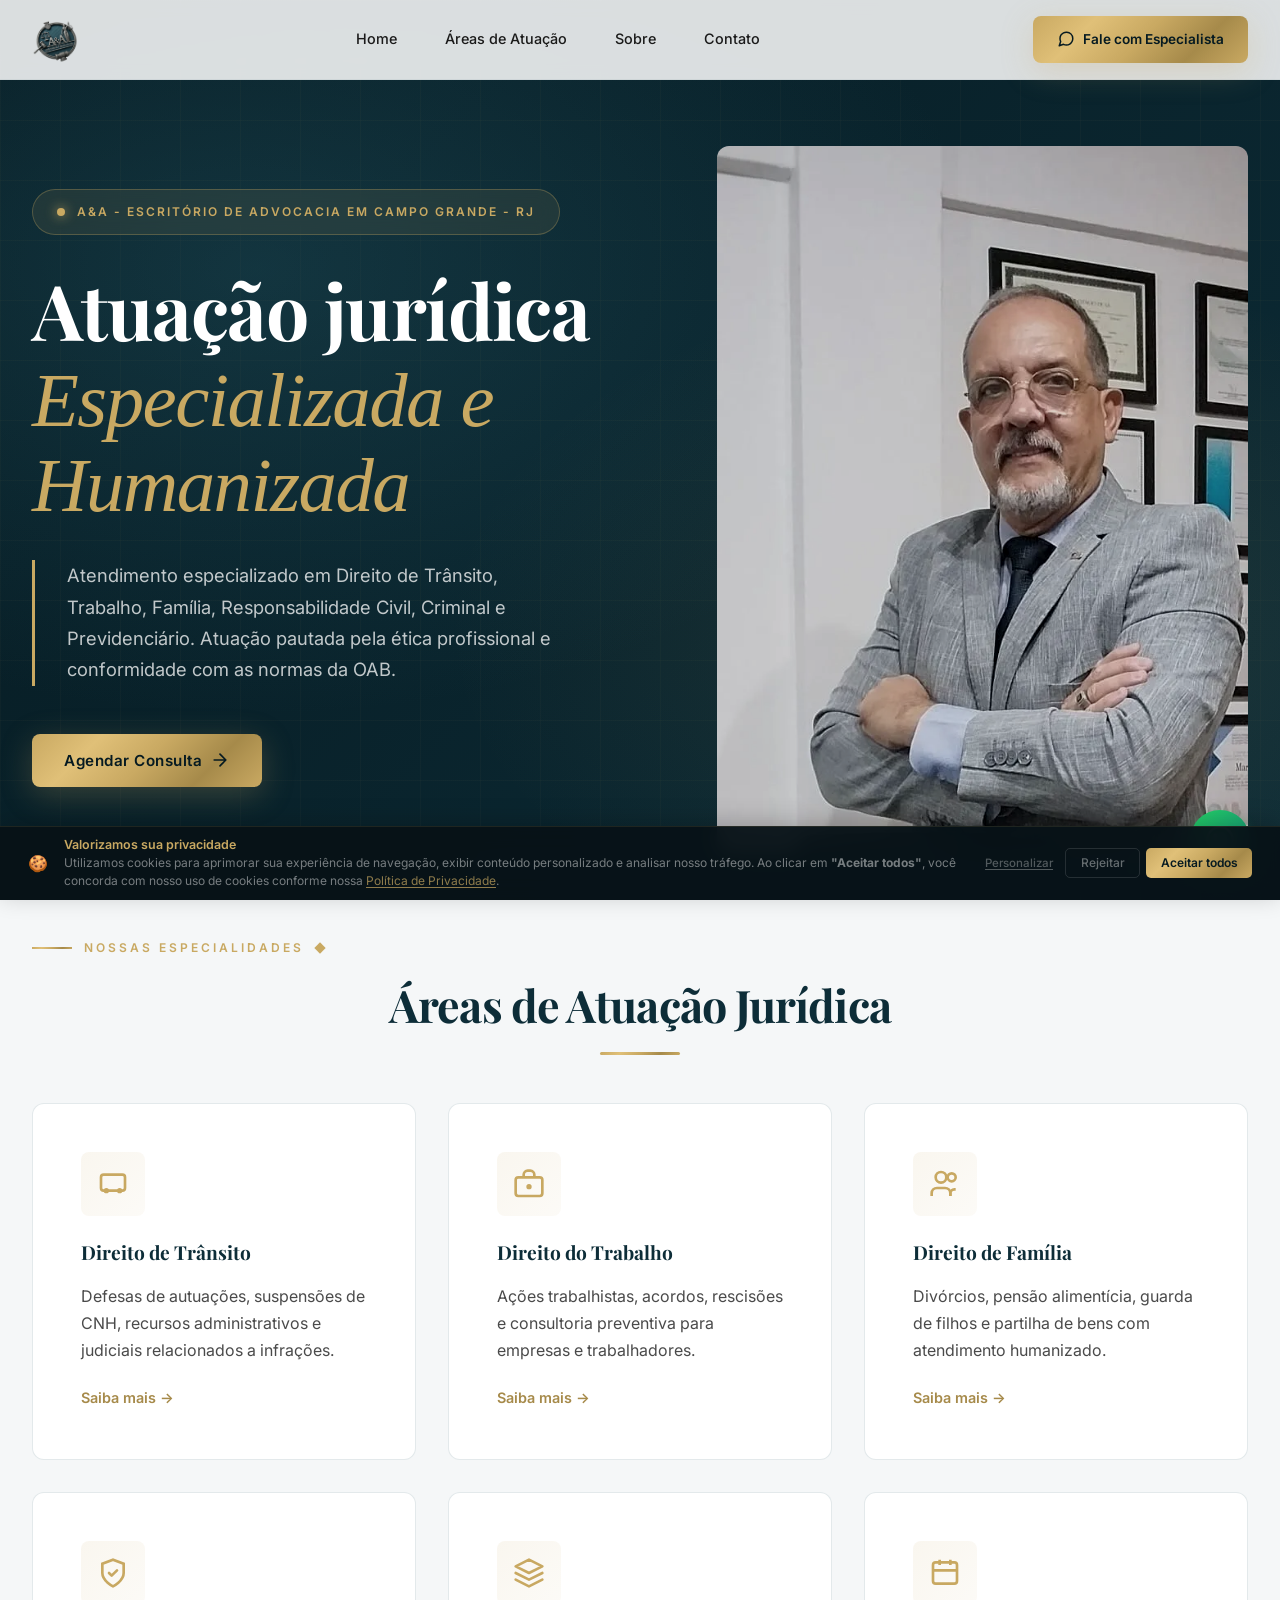
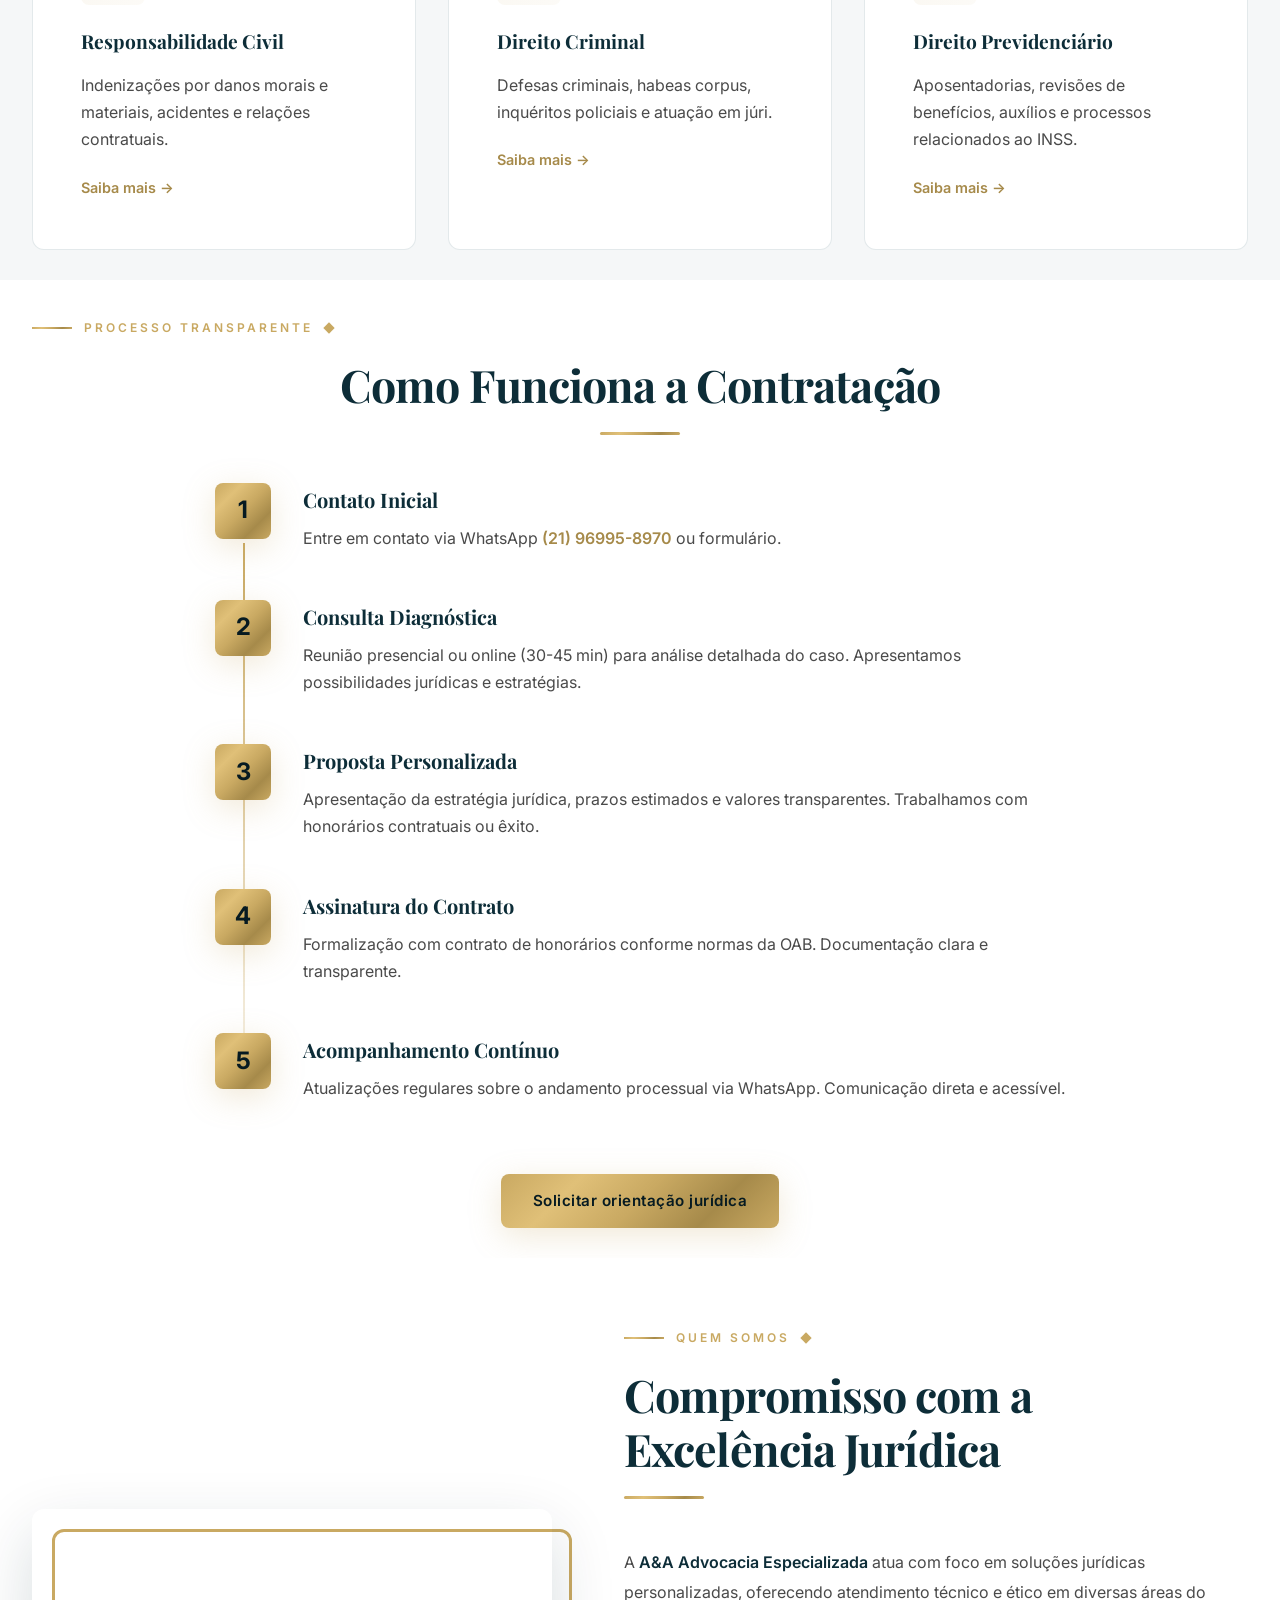
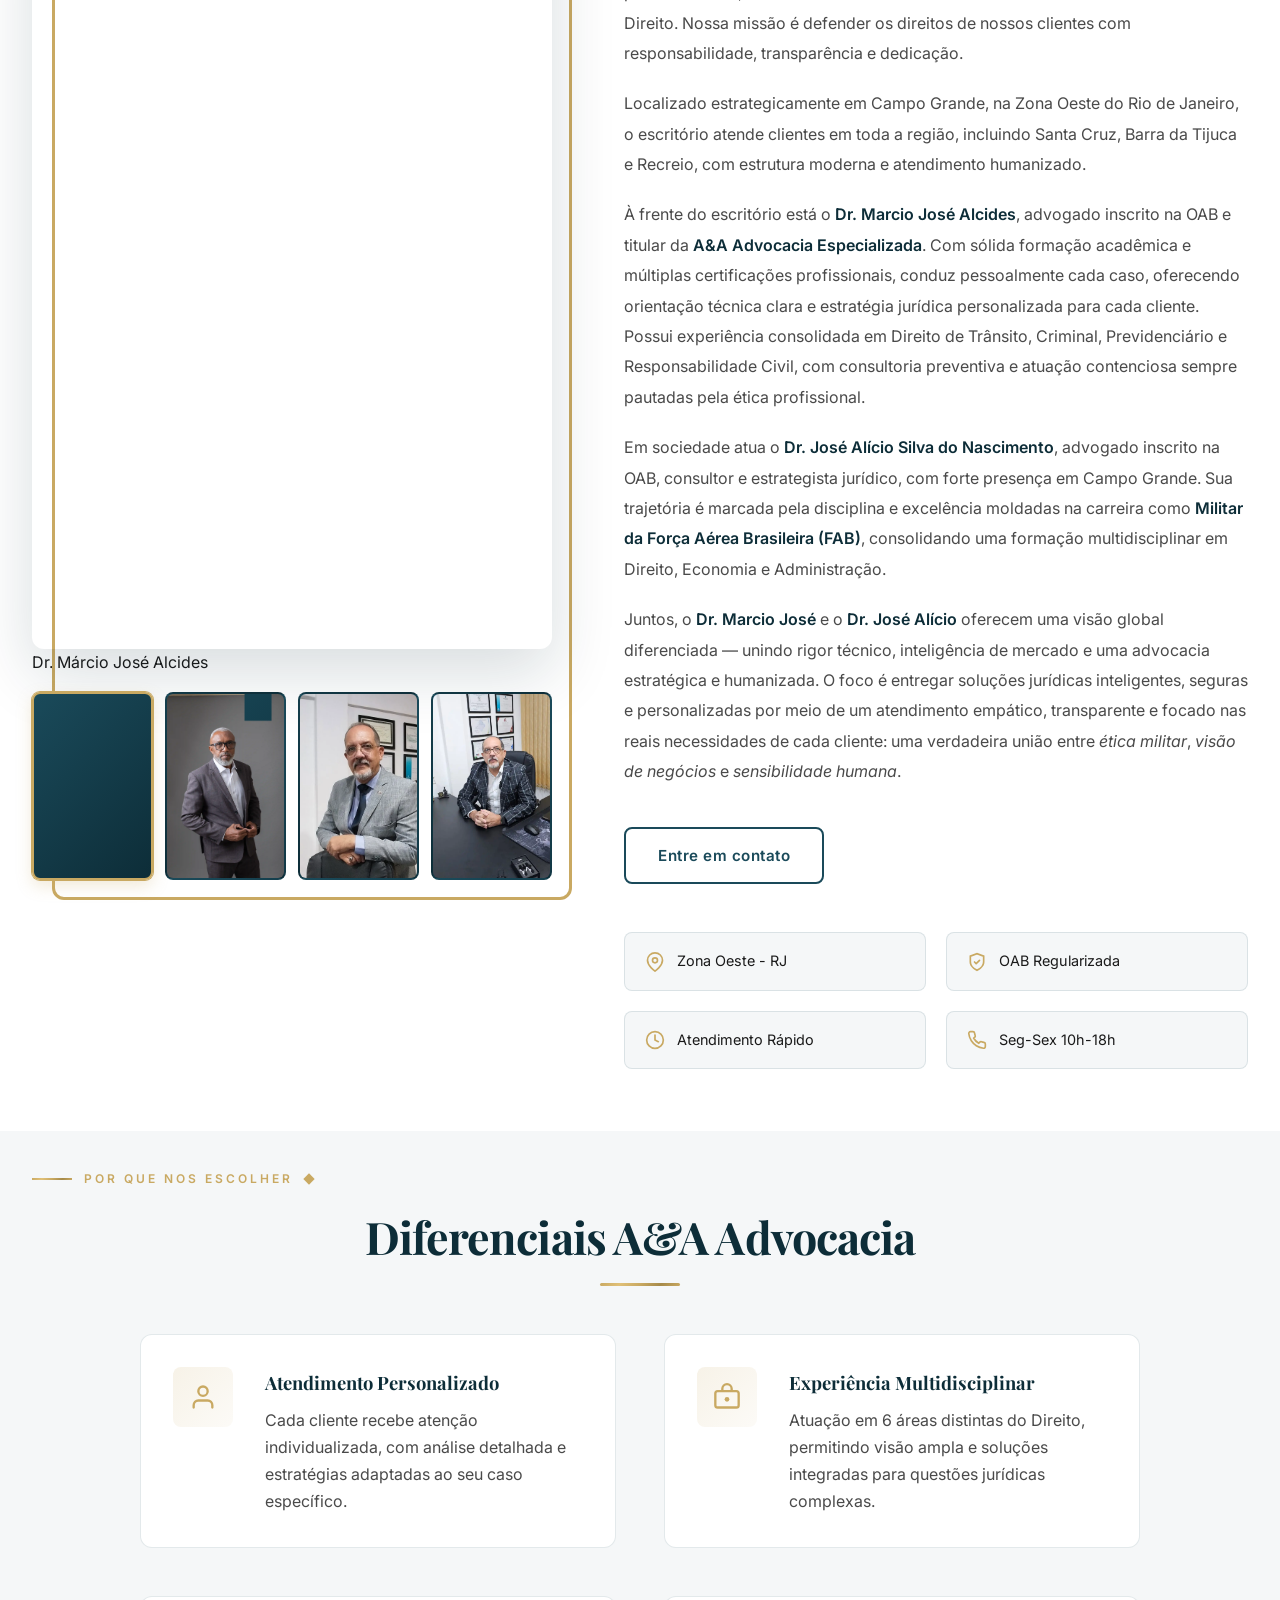
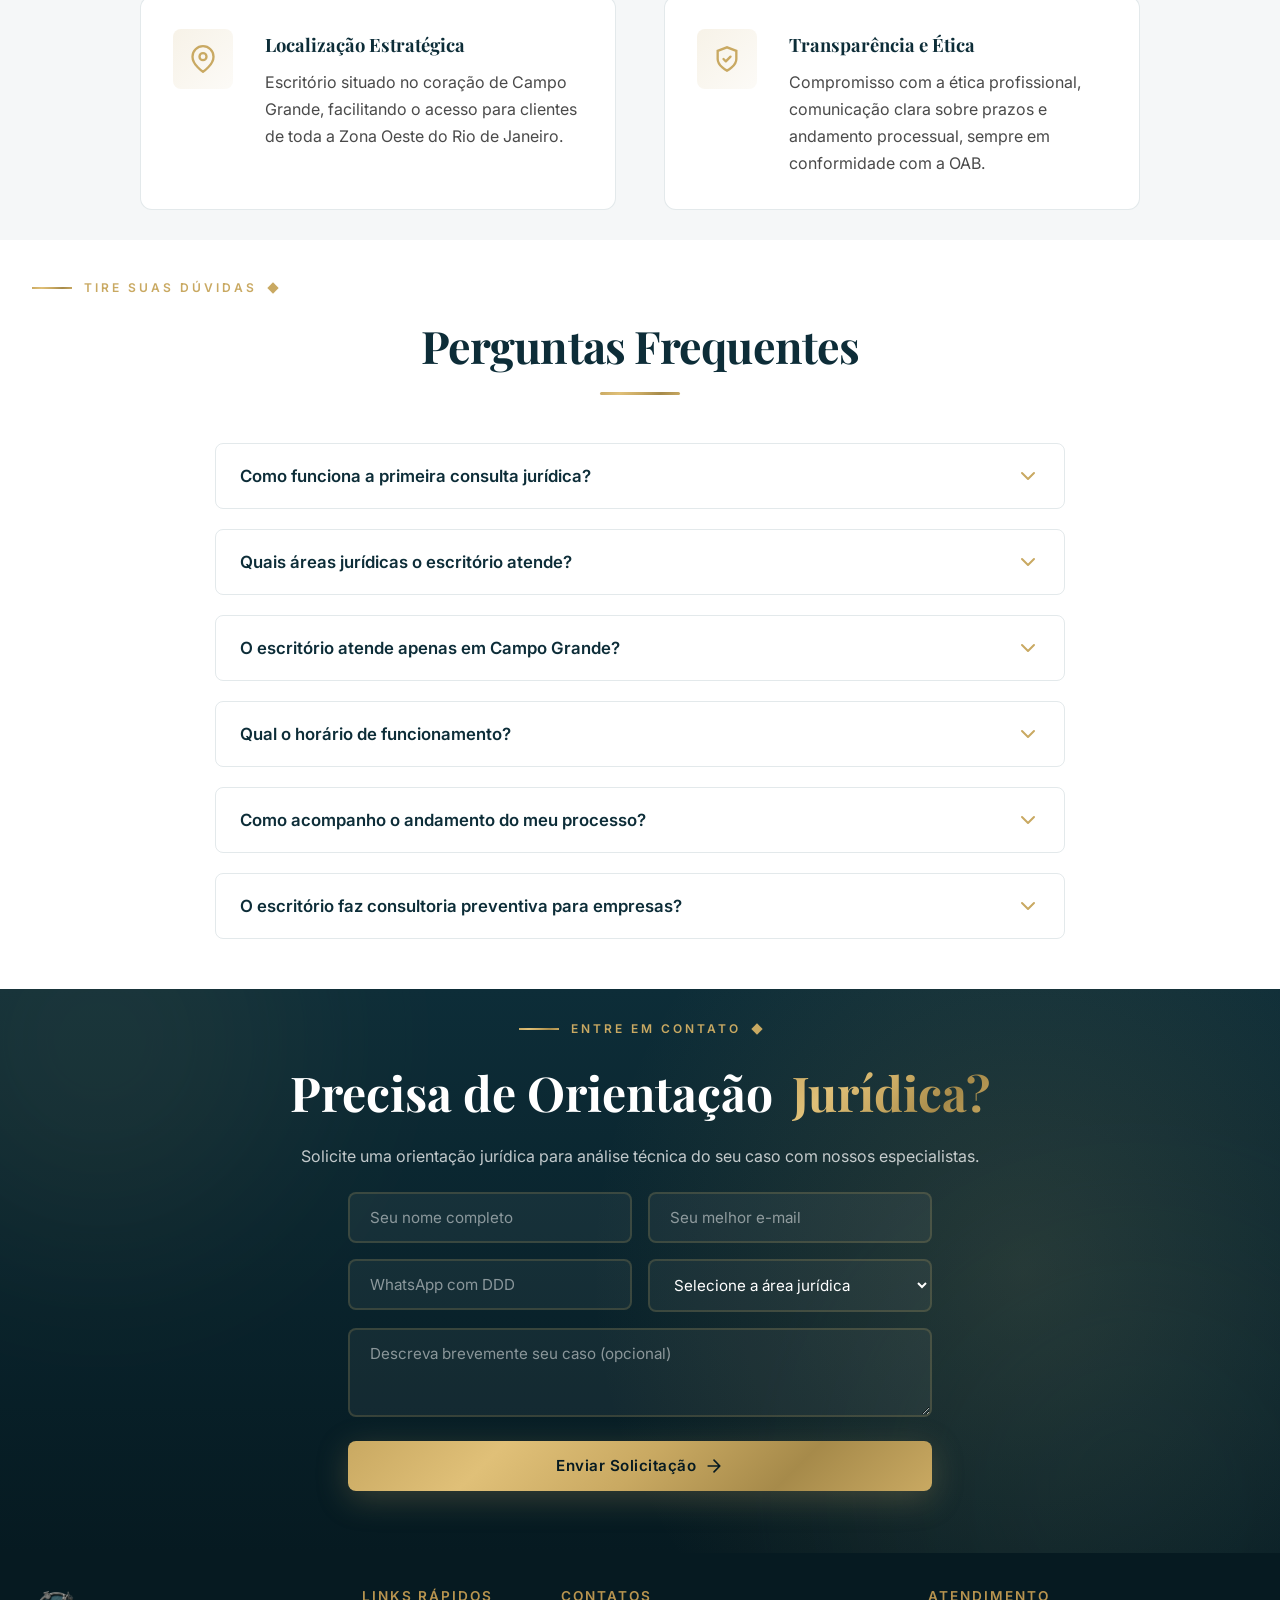
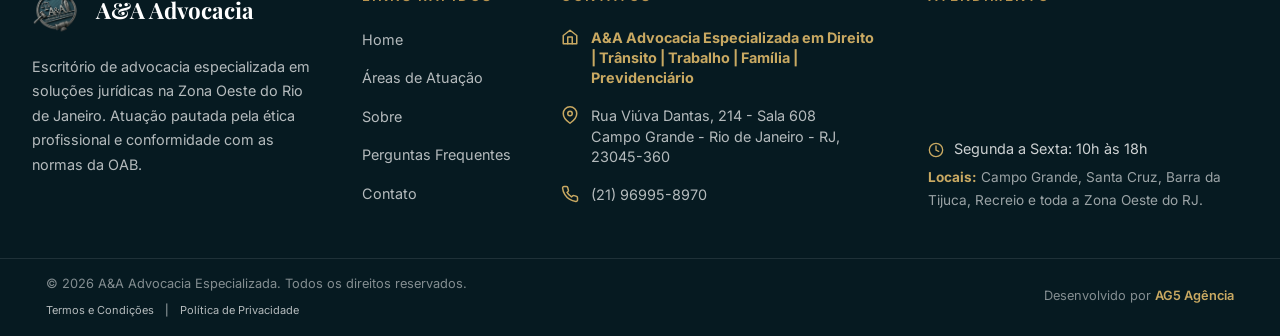
==== commit a23ef424: "feat: add partner profile, update attorney description, and adjust image focal points" ====
--- a/index.html
+++ b/index.html
@@ -621,8 +621,9 @@
         <div class="sobre-image-wrapper reveal-left">
           <div class="sobre-image-frame" aria-hidden="true"></div>
           <img src="Fotos/corp-marcio-0323.webp" id="sobre-image-main"
-            alt="Advogado da A&A Advocacia - retrato corporativo de estúdio"
+            alt="Dr. Márcio José Alcides - retrato corporativo de estúdio"
             class="sobre-image" loading="lazy" width="550" height="700" decoding="async">
+          <div class="sobre-image-badge" id="sobre-image-badge" aria-live="polite">Dr. Márcio José Alcides</div>
 
           <div class="sobre-thumbs" role="tablist" aria-label="Galeria do advogado">
             <button type="button" class="sobre-thumb is-active" role="tab" aria-selected="true"
@@ -667,13 +668,20 @@
               em toda a região, incluindo Santa Cruz, Barra da Tijuca e Recreio, com estrutura moderna e atendimento
               humanizado.</p>
             <p>À frente do escritório está o <strong>Dr. Marcio José Alcides</strong>, advogado inscrito na OAB e
-              titular da A&A Advocacia Especializada. Com formação acadêmica sólida e múltiplas certificações
-              profissionais, conduz pessoalmente cada caso, oferecendo orientação técnica clara e estratégia jurídica
-              personalizada para cada cliente.</p>
-            <p>Com experiência consolidada em Direito de Trânsito, Trabalhista, Família, Responsabilidade Civil,
-              Criminal
-              e Previdenciário, oferecemos consultoria preventiva e atuação contenciosa sempre pautadas pela ética
-              profissional.</p>
+              titular da <strong>A&A Advocacia Especializada</strong>. Com sólida formação acadêmica e múltiplas
+              certificações profissionais, conduz pessoalmente cada caso, oferecendo orientação técnica clara e
+              estratégia jurídica personalizada para cada cliente. Possui experiência consolidada em Direito de
+              Trânsito, Criminal, Previdenciário e Responsabilidade Civil, com consultoria preventiva e atuação
+              contenciosa sempre pautadas pela ética profissional.</p>
+            <p>Em sociedade atua o <strong>Dr. José Alício Silva do Nascimento</strong>, advogado inscrito na OAB,
+              consultor e estrategista jurídico, com forte presença em Campo Grande. Sua trajetória é marcada pela
+              disciplina e excelência moldadas na carreira como <strong>Militar da Força Aérea Brasileira (FAB)</strong>,
+              consolidando uma formação multidisciplinar em Direito, Economia e Administração.</p>
+            <p>Juntos, o <strong>Dr. Marcio José</strong> e o <strong>Dr. José Alício</strong> oferecem uma visão global
+              diferenciada — unindo rigor técnico, inteligência de mercado e uma advocacia estratégica e humanizada. O
+              foco é entregar soluções jurídicas inteligentes, seguras e personalizadas por meio de um atendimento
+              empático, transparente e focado nas reais necessidades de cada cliente: uma verdadeira união entre
+              <em>ética militar</em>, <em>visão de negócios</em> e <em>sensibilidade humana</em>.</p>
           </div>
 
           <a href="#contato" class="btn btn-outline reveal">Entre em contato</a>
--- a/style.css
+++ b/style.css
@@ -474,7 +474,7 @@
   /* Sobre image smaller on mobile */
   .sobre-image {
     height: 360px;
-    object-position: center 70%;
+    object-position: center 25%;
   }
 
   .sobre-thumbs {
@@ -1174,16 +1174,16 @@
 
 /* Cada thumb tem ponto focal próprio (% vertical onde fica o rosto) */
 .sobre-thumb:nth-child(1) img {
+  object-position: center 25%;
+}
+.sobre-thumb:nth-child(2) img {
+  object-position: center 25%;
+}
+.sobre-thumb:nth-child(3) img {
+  object-position: center 10%;
+}
+.sobre-thumb:nth-child(4) img {
   object-position: center 65%;
-}
-.sobre-thumb:nth-child(2) img {
-  object-position: center 28%;
-}
-.sobre-thumb:nth-child(3) img {
-  object-position: center 25%;
-}
-.sobre-thumb:nth-child(4) img {
-  object-position: center 28%;
 }
 
 .sobre-thumb:hover {
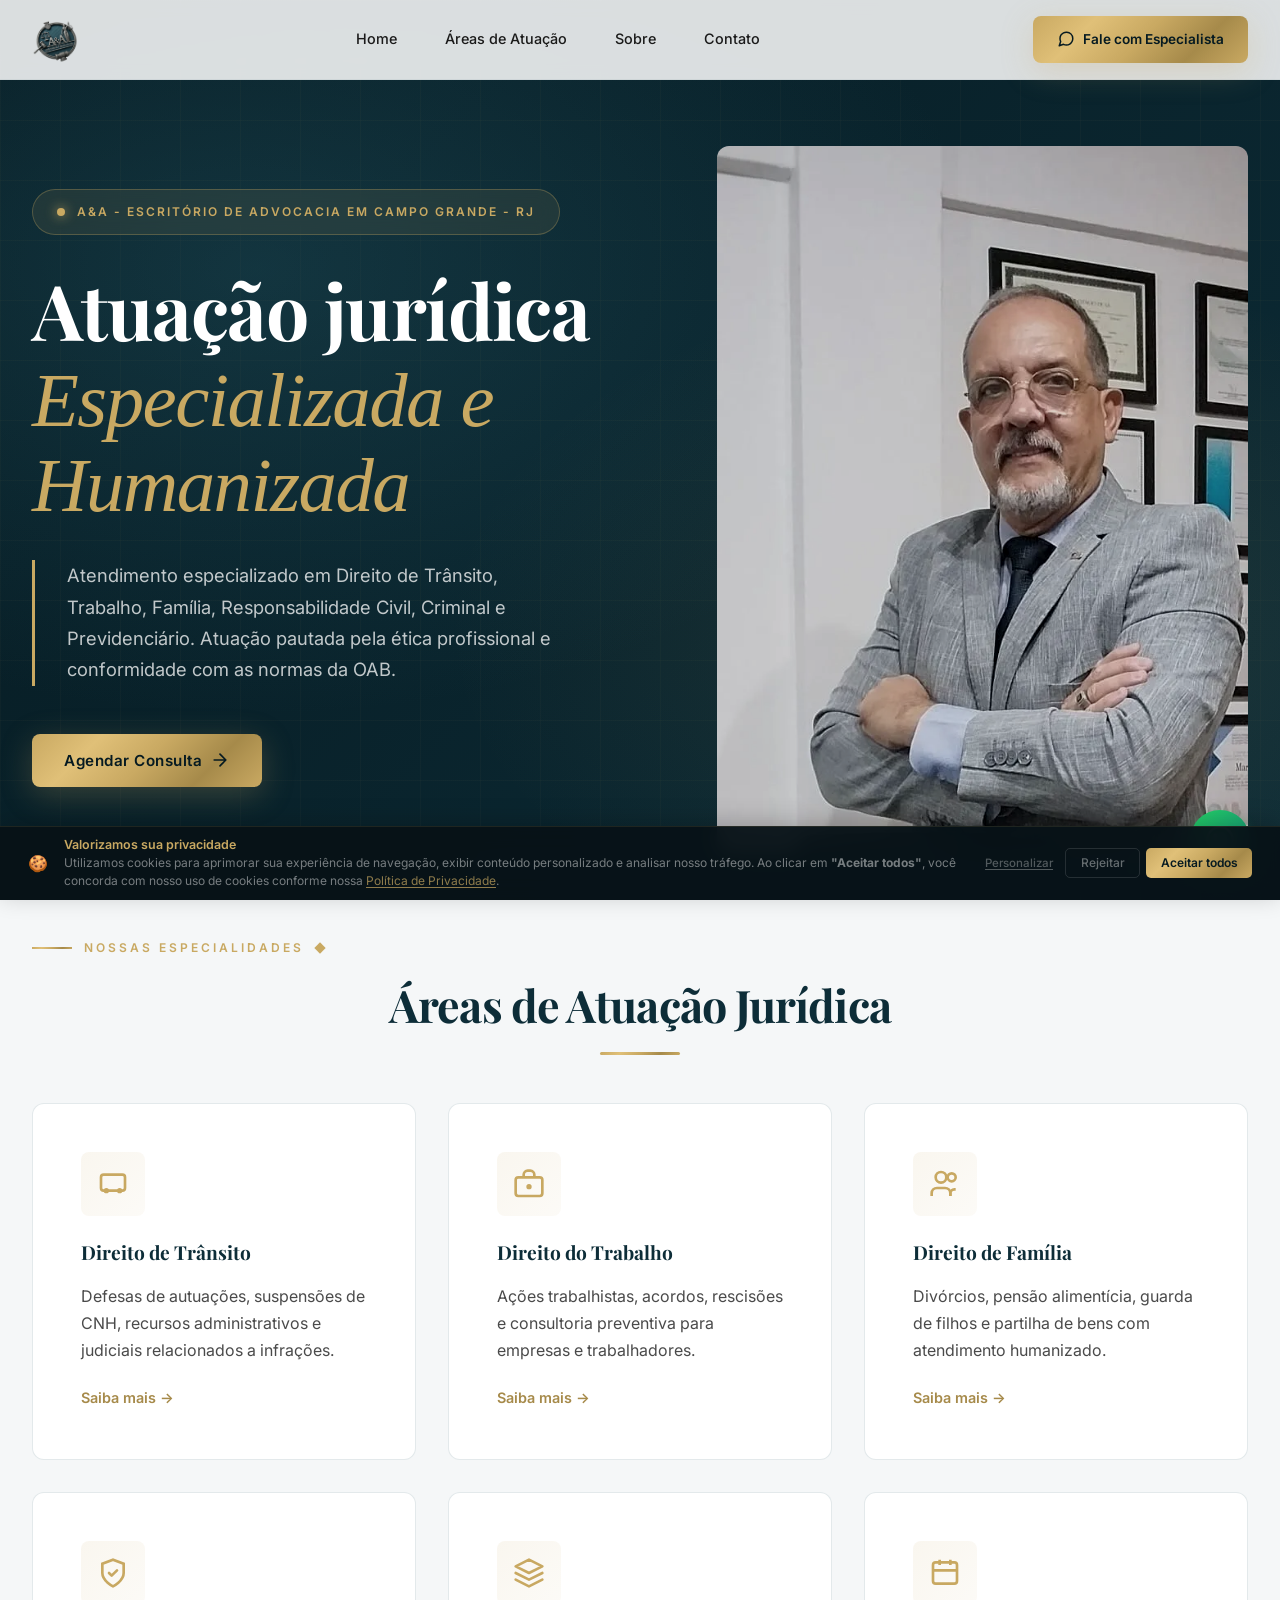
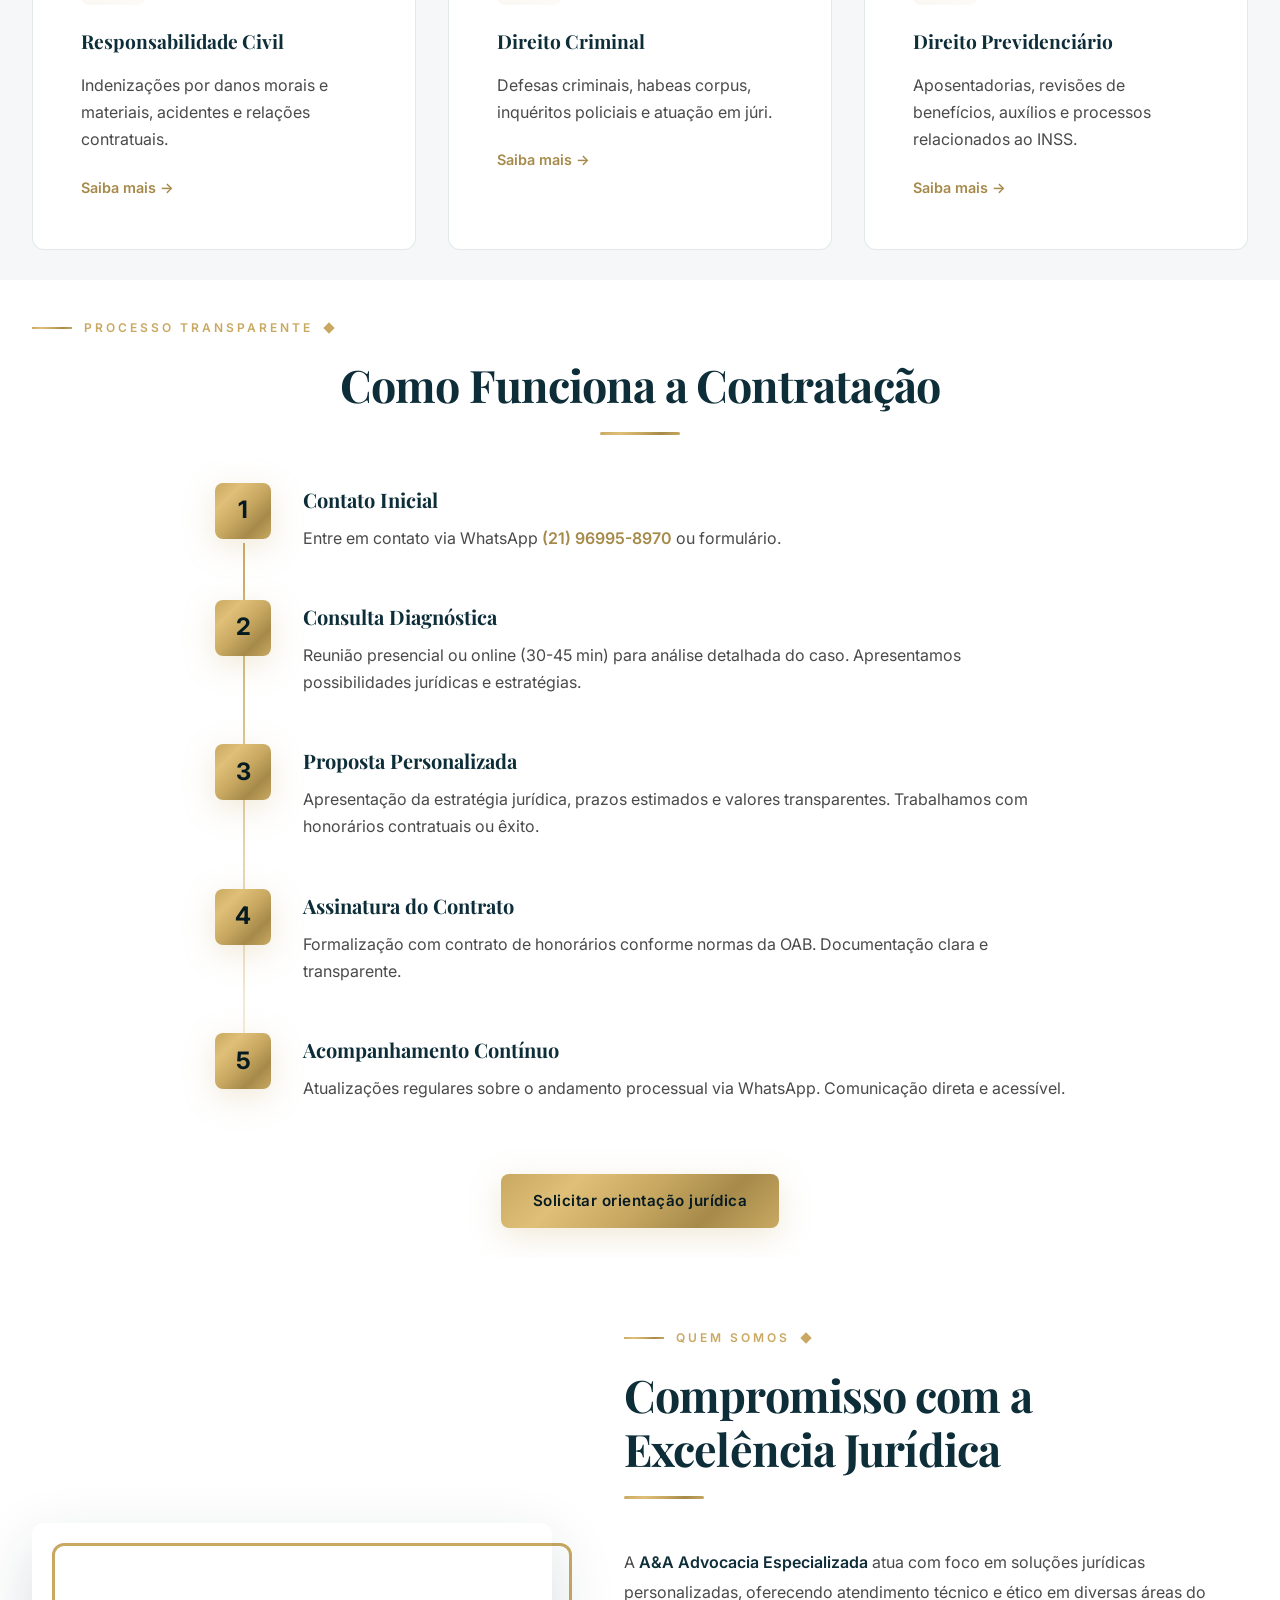
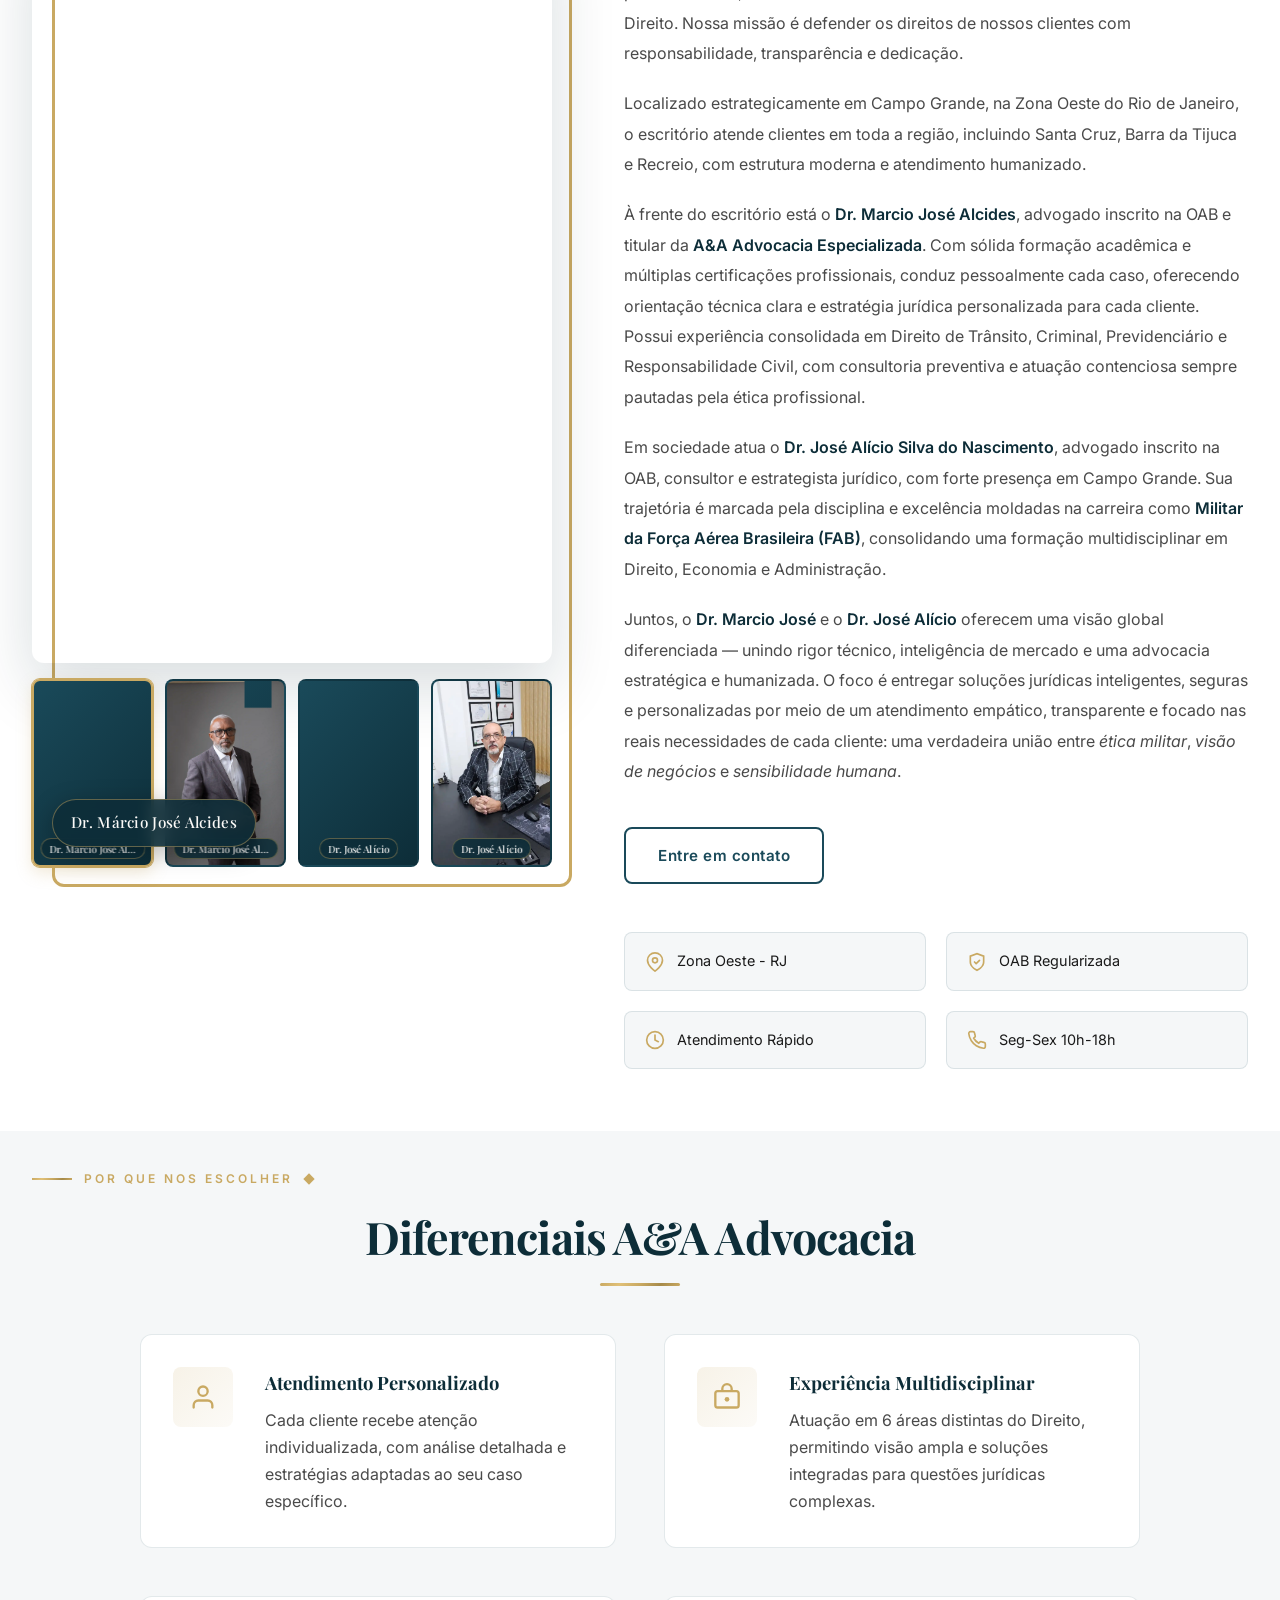
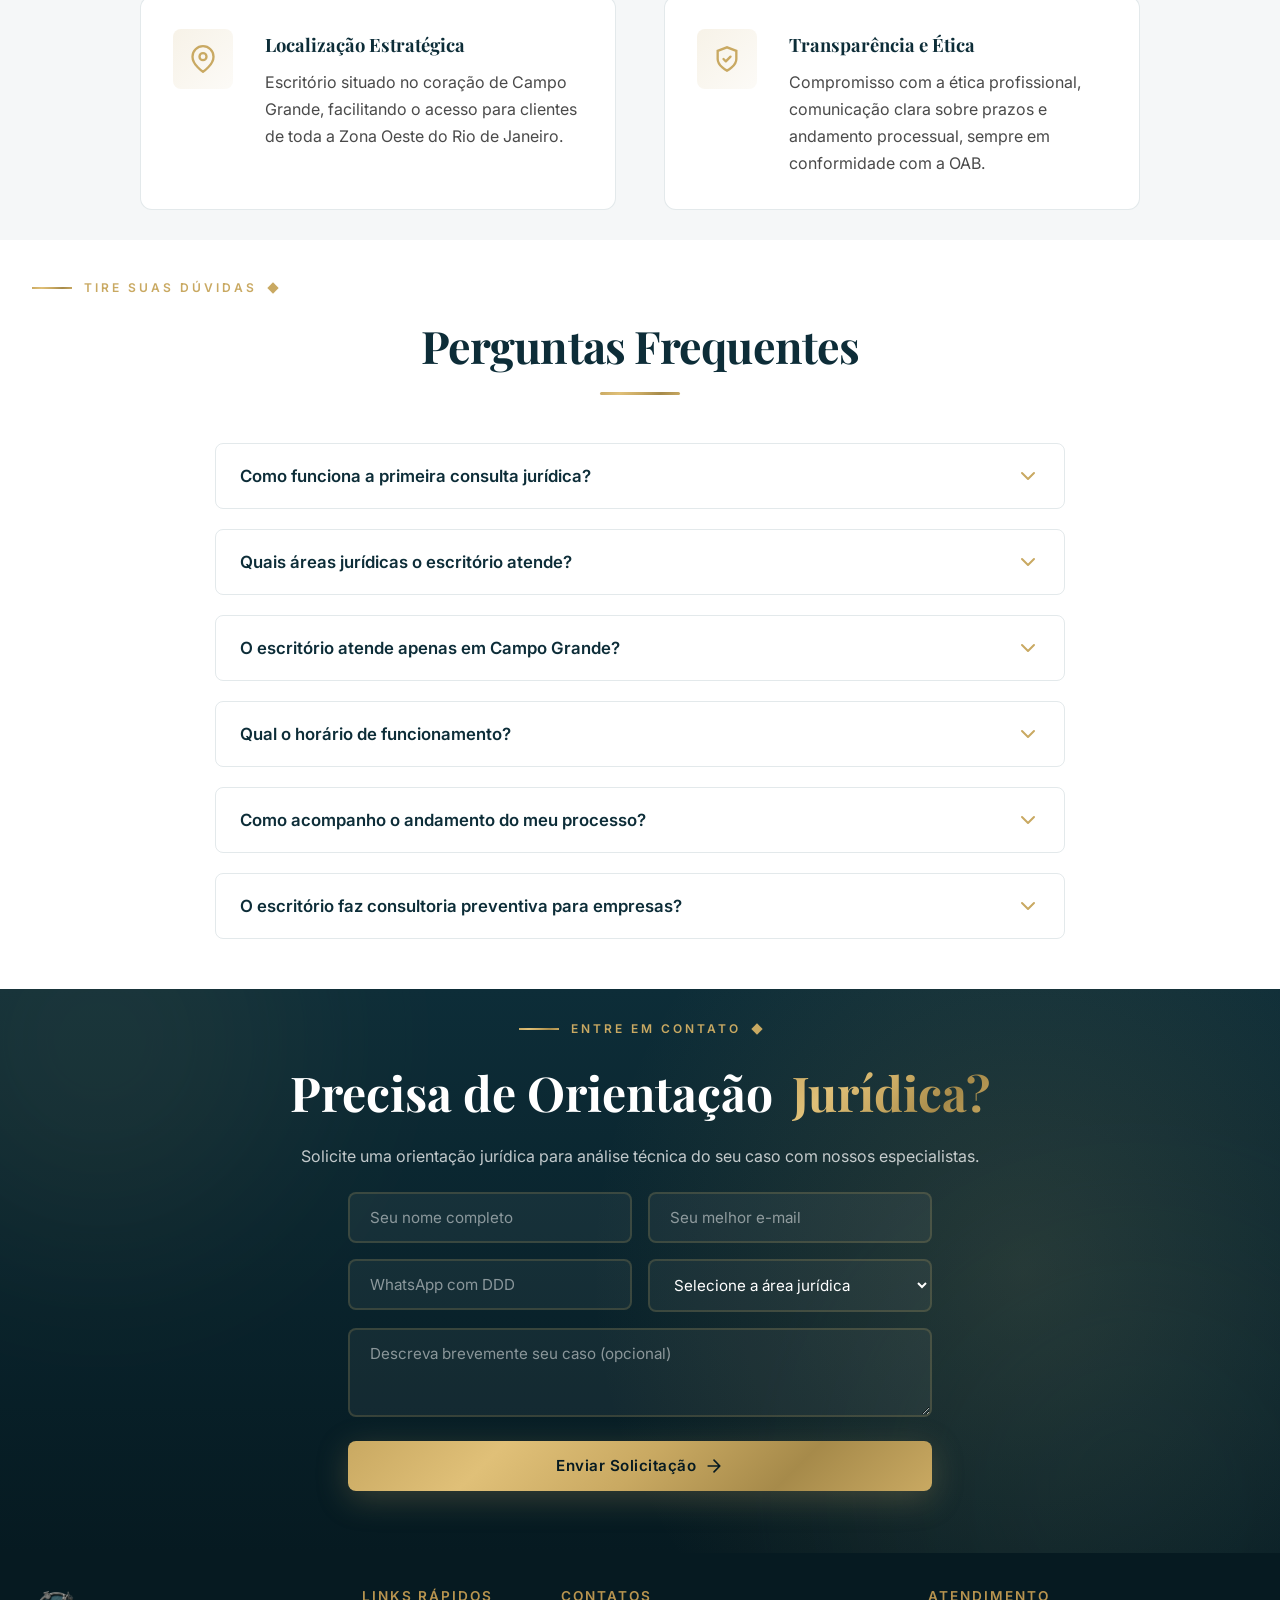
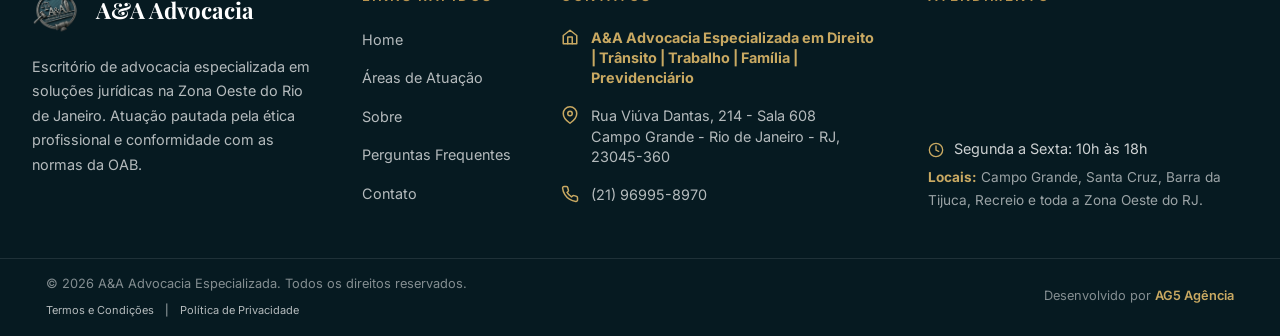
==== commit 1c171029: "feat: add dynamic name badges to main gallery image and thumbnails with corresponding JS logic" ====
--- a/index.html
+++ b/index.html
@@ -625,30 +625,38 @@
             class="sobre-image" loading="lazy" width="550" height="700" decoding="async">
           <div class="sobre-image-badge" id="sobre-image-badge" aria-live="polite">Dr. Márcio José Alcides</div>
 
-          <div class="sobre-thumbs" role="tablist" aria-label="Galeria do advogado">
+          <div class="sobre-thumbs" role="tablist" aria-label="Galeria dos advogados">
             <button type="button" class="sobre-thumb is-active" role="tab" aria-selected="true"
               data-src="Fotos/corp-marcio-0323.webp"
-              data-alt="Advogado da A&A Advocacia - retrato corporativo de estúdio, terno bege"
-              data-position="center 25%" aria-label="Foto: retrato corporativo de estúdio">
+              data-alt="Dr. Márcio José Alcides - retrato corporativo de estúdio, terno bege"
+              data-position="center 25%" data-name="Dr. Márcio José Alcides"
+              aria-label="Foto: Dr. Márcio José Alcides - retrato corporativo">
               <img src="Fotos/corp-marcio-0323.webp" alt="" loading="lazy" decoding="async" aria-hidden="true">
+              <span class="thumb-badge">Dr. Márcio José Alcides</span>
             </button>
             <button type="button" class="sobre-thumb" role="tab" aria-selected="false"
               data-src="Fotos/corp-marcio-0270.webp"
-              data-alt="Advogado da A&A Advocacia - em pé com terno cinza"
-              data-position="center 25%" aria-label="Foto: retrato em pé">
+              data-alt="Dr. Márcio José Alcides - em pé com terno cinza"
+              data-position="center 25%" data-name="Dr. Márcio José Alcides"
+              aria-label="Foto: Dr. Márcio José Alcides em pé">
               <img src="Fotos/corp-marcio-0270.webp" alt="" loading="lazy" decoding="async" aria-hidden="true">
+              <span class="thumb-badge">Dr. Márcio José Alcides</span>
             </button>
             <button type="button" class="sobre-thumb" role="tab" aria-selected="false"
               data-src="Fotos/advogado-retrato-03.webp"
-              data-alt="Dr. Marcio José Alcides apoiado na cadeira do escritório"
-              data-position="center 10%" aria-label="Foto: apoiado na cadeira">
+              data-alt="Dr. José Alício apoiado na cadeira do escritório"
+              data-position="center 10%" data-name="Dr. José Alício"
+              aria-label="Foto: Dr. José Alício no escritório">
               <img src="Fotos/advogado-retrato-03.webp" alt="" loading="lazy" decoding="async" aria-hidden="true">
+              <span class="thumb-badge">Dr. José Alício</span>
             </button>
             <button type="button" class="sobre-thumb" role="tab" aria-selected="false"
               data-src="Fotos/sobre-advogado-alt.webp"
-              data-alt="Dr. Marcio José Alcides em seu escritório, com parede de certificados e diplomas"
-              data-position="center 65%" aria-label="Foto: na mesa do escritório com certificados">
+              data-alt="Dr. José Alício em seu escritório, com parede de certificados e diplomas"
+              data-position="center 65%" data-name="Dr. José Alício"
+              aria-label="Foto: Dr. José Alício na mesa do escritório">
               <img src="Fotos/sobre-advogado-alt.webp" alt="" loading="lazy" decoding="async" aria-hidden="true">
+              <span class="thumb-badge">Dr. José Alício</span>
             </button>
           </div>
         </div>
--- a/style.css
+++ b/style.css
@@ -477,9 +477,22 @@
     object-position: center 25%;
   }
 
+  .sobre-image-badge {
+    left: 14px;
+    bottom: 14px;
+    padding: 7px 14px;
+    font-size: 0.82rem;
+  }
+
   .sobre-thumbs {
     gap: 8px;
     margin-top: 12px;
+  }
+
+  .thumb-badge {
+    font-size: 0.55rem;
+    padding: 2px 6px;
+    bottom: 4px;
   }
 }
 
@@ -1142,6 +1155,29 @@
   transition: opacity 0.25s ease;
 }
 
+/* Balão minimalista com o nome do advogado sobre a imagem principal */
+.sobre-image-badge {
+  position: absolute;
+  left: 20px;
+  bottom: 20px;
+  z-index: 3;
+  display: inline-block;
+  padding: 10px 18px;
+  background: rgba(13, 45, 56, 0.88);
+  backdrop-filter: blur(8px);
+  -webkit-backdrop-filter: blur(8px);
+  color: var(--color-cream);
+  font-family: var(--font-display);
+  font-size: 0.95rem;
+  font-weight: 500;
+  letter-spacing: 0.02em;
+  border-radius: 999px;
+  border: 1px solid rgba(201, 169, 98, 0.45);
+  box-shadow: 0 6px 24px rgba(0, 0, 0, 0.25);
+  transition: opacity 0.25s ease;
+  pointer-events: none;
+}
+
 /* Galeria de thumbs abaixo da imagem principal */
 .sobre-thumbs {
   position: relative;
@@ -1203,6 +1239,32 @@
 .sobre-thumb:focus-visible {
   outline: 2px solid var(--color-gold);
   outline-offset: 2px;
+}
+
+/* Balão minimalista sobre cada thumb */
+.thumb-badge {
+  position: absolute;
+  left: 50%;
+  bottom: 6px;
+  transform: translateX(-50%);
+  z-index: 2;
+  display: inline-block;
+  padding: 3px 8px;
+  background: rgba(13, 45, 56, 0.88);
+  backdrop-filter: blur(6px);
+  -webkit-backdrop-filter: blur(6px);
+  color: var(--color-cream);
+  font-family: var(--font-display);
+  font-size: 0.62rem;
+  font-weight: 500;
+  letter-spacing: 0.01em;
+  white-space: nowrap;
+  border-radius: 999px;
+  border: 1px solid rgba(201, 169, 98, 0.4);
+  pointer-events: none;
+  max-width: calc(100% - 12px);
+  overflow: hidden;
+  text-overflow: ellipsis;
 }
 
 .sobre-content {
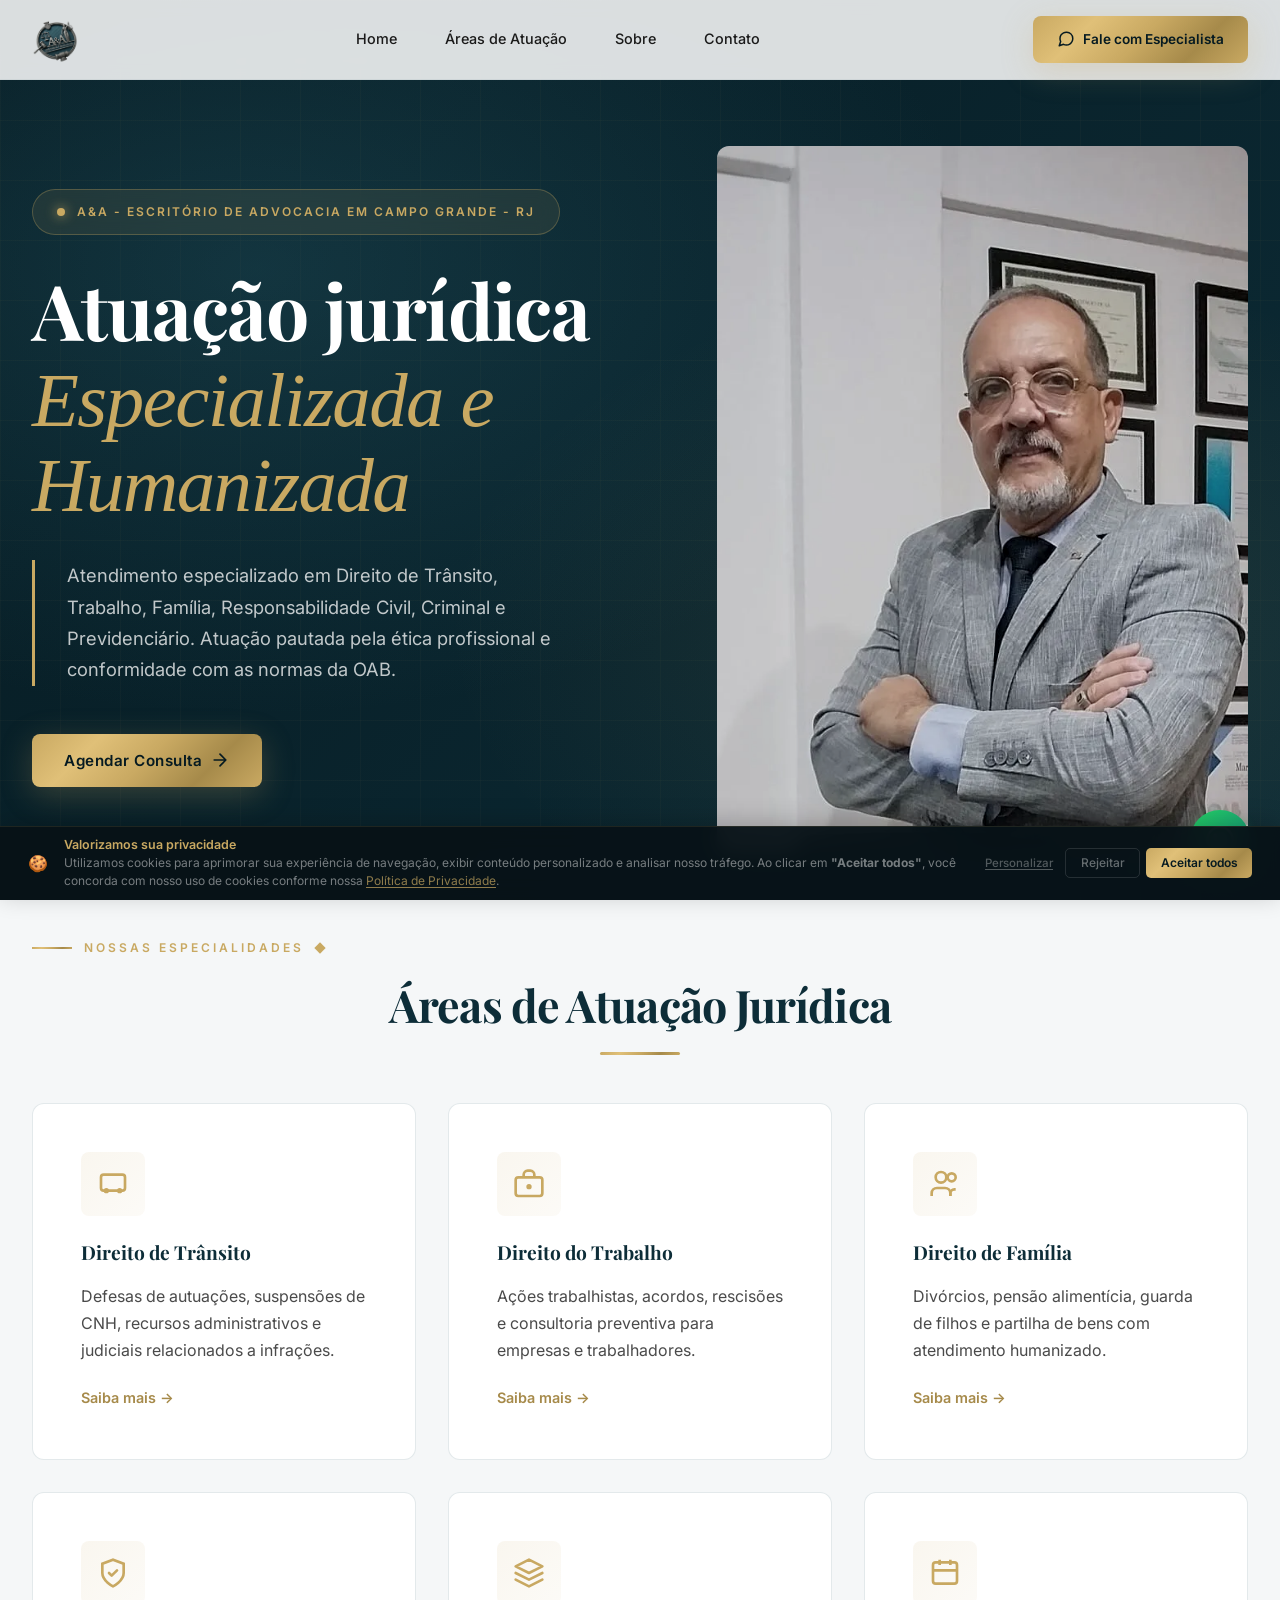
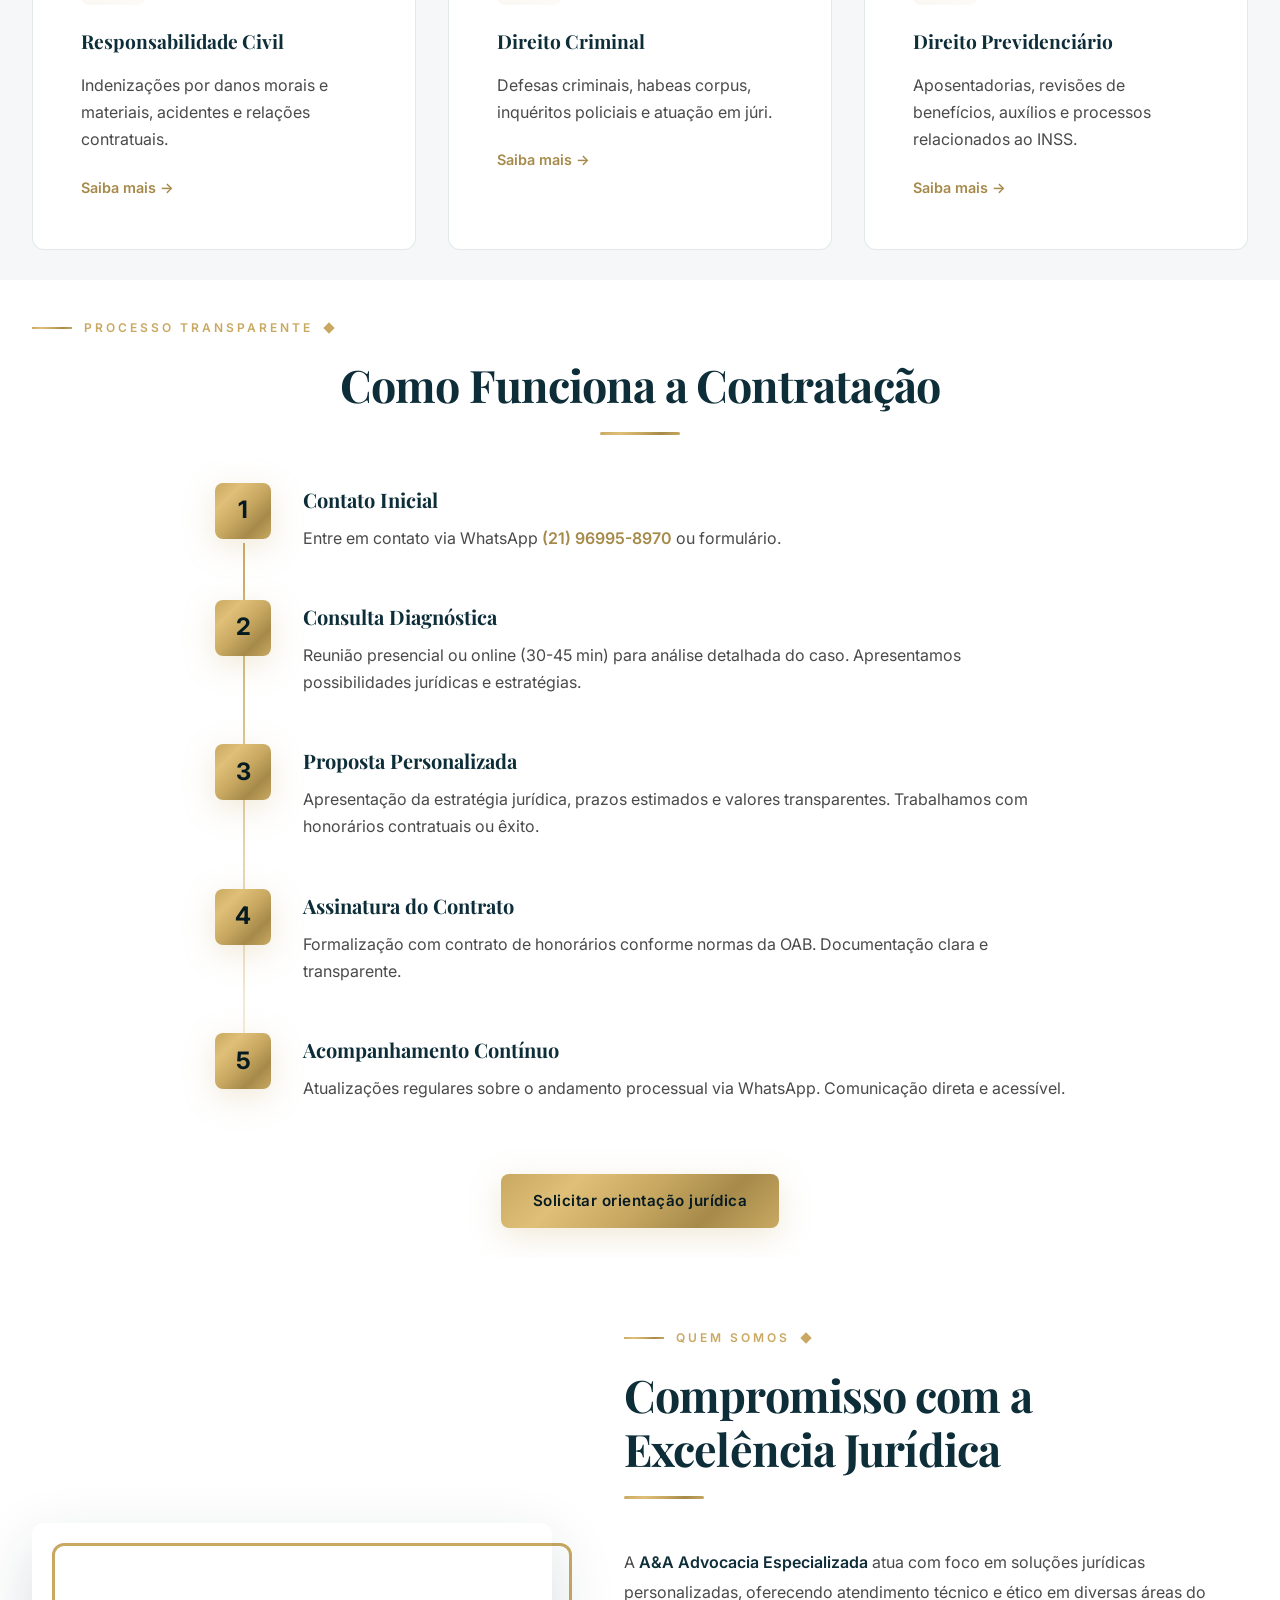
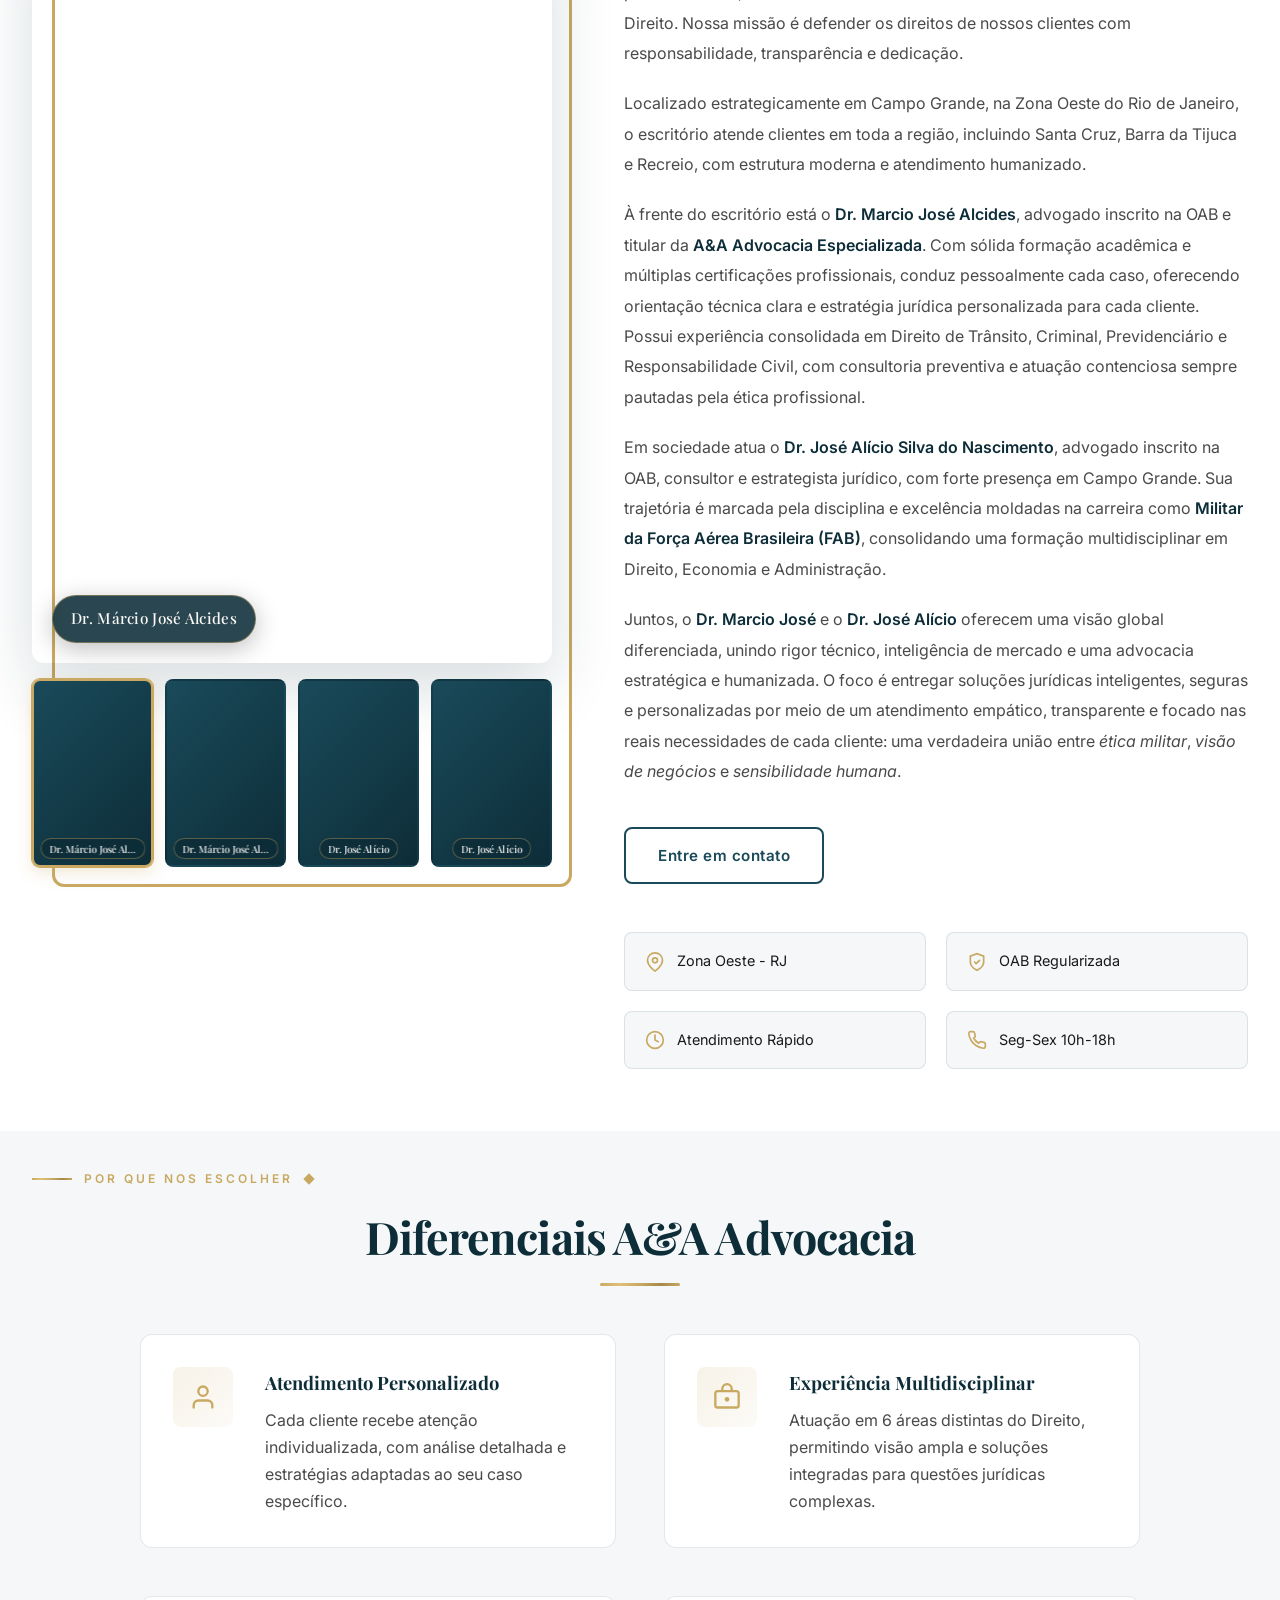
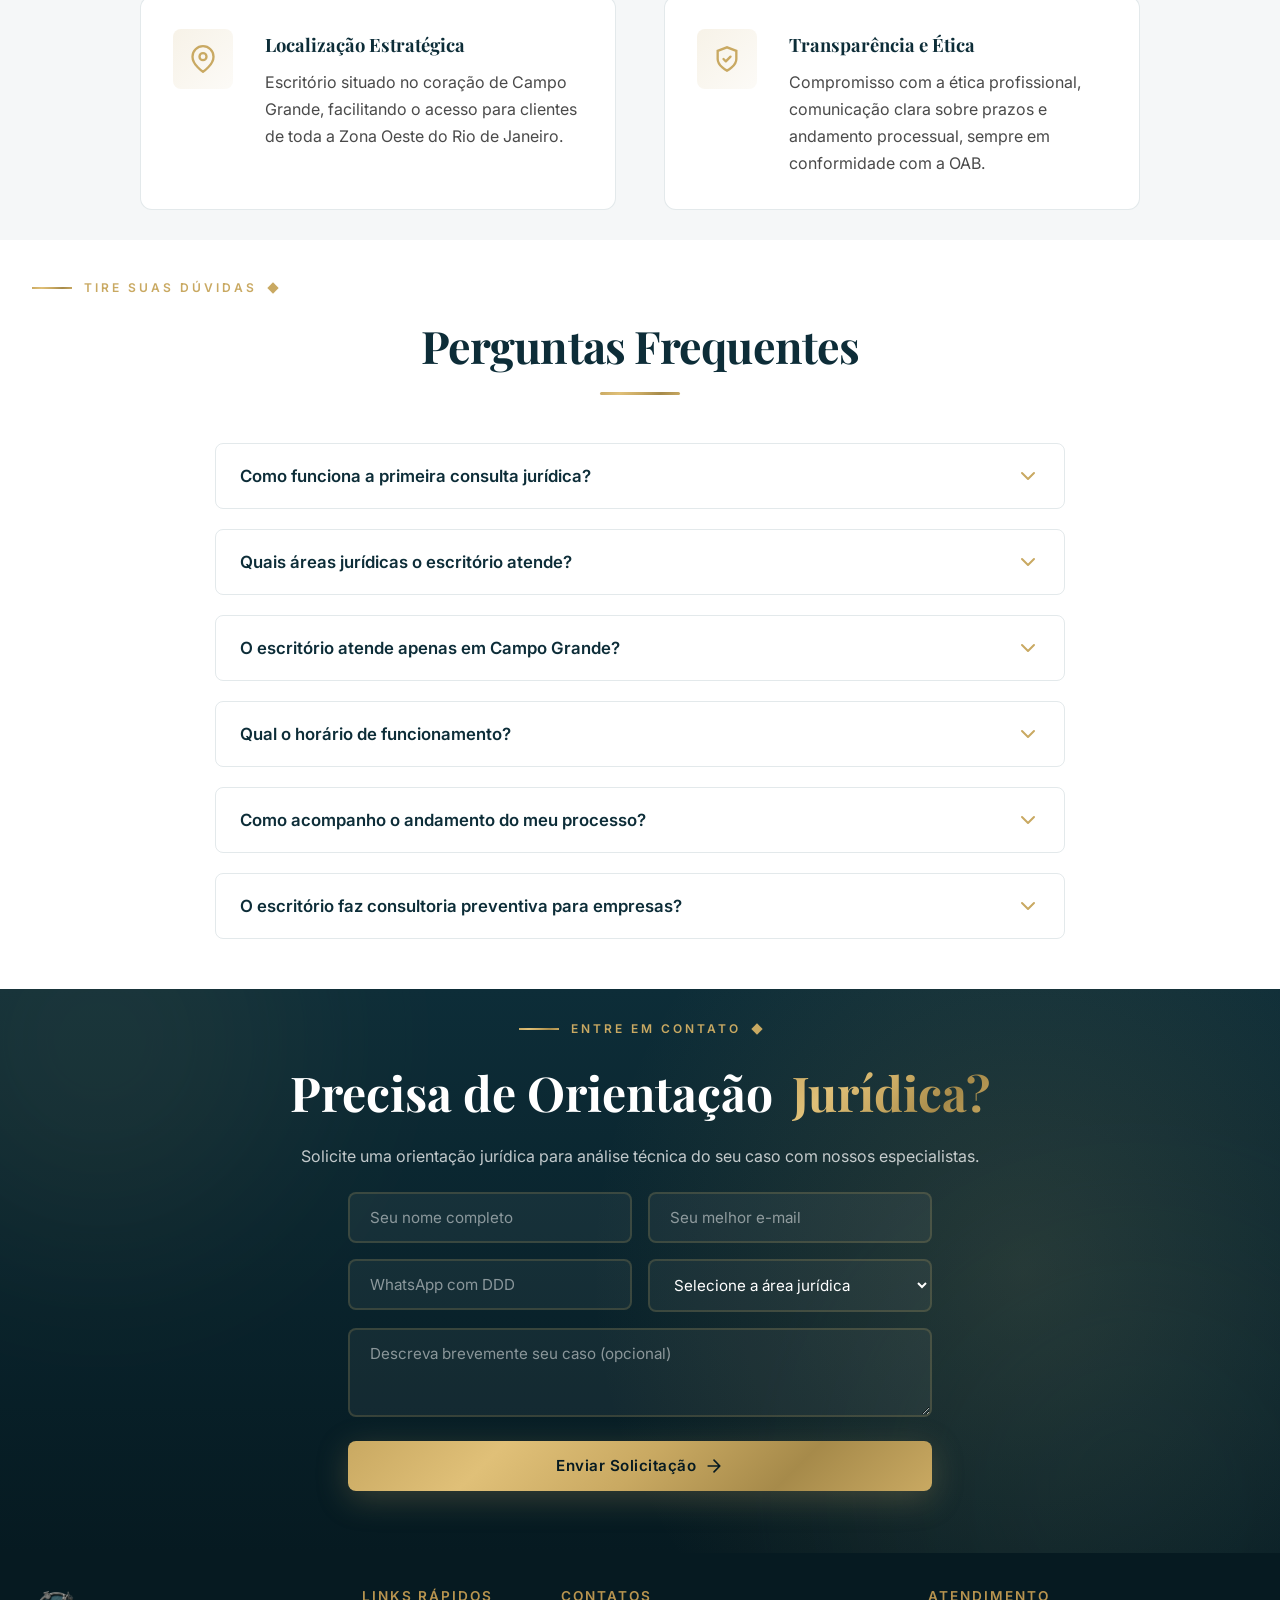
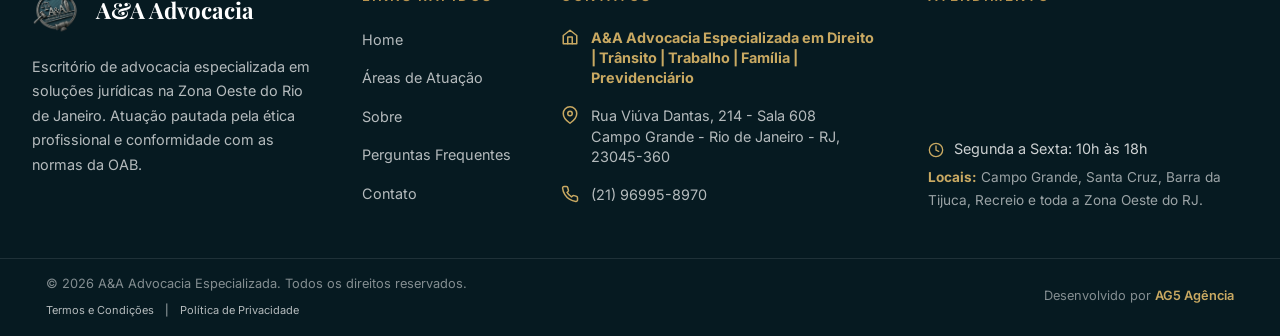
==== commit a2e912b6: "feat: add new image asset and wrap main portrait in a styled container for improved layout control" ====
--- a/index.html
+++ b/index.html
@@ -620,10 +620,12 @@
         <!-- Lado Esquerdo: Imagem + Galeria de Thumbs -->
         <div class="sobre-image-wrapper reveal-left">
           <div class="sobre-image-frame" aria-hidden="true"></div>
-          <img src="Fotos/corp-marcio-0323.webp" id="sobre-image-main"
-            alt="Dr. Márcio José Alcides - retrato corporativo de estúdio"
-            class="sobre-image" loading="lazy" width="550" height="700" decoding="async">
-          <div class="sobre-image-badge" id="sobre-image-badge" aria-live="polite">Dr. Márcio José Alcides</div>
+          <div class="sobre-image-main-wrap">
+            <img src="Fotos/corp-marcio-0323.webp" id="sobre-image-main"
+              alt="Dr. Márcio José Alcides - retrato corporativo de estúdio"
+              class="sobre-image" loading="lazy" width="550" height="700" decoding="async">
+            <div class="sobre-image-badge" id="sobre-image-badge" aria-live="polite">Dr. Márcio José Alcides</div>
+          </div>
 
           <div class="sobre-thumbs" role="tablist" aria-label="Galeria dos advogados">
             <button type="button" class="sobre-thumb is-active" role="tab" aria-selected="true"
@@ -686,7 +688,7 @@
               disciplina e excelência moldadas na carreira como <strong>Militar da Força Aérea Brasileira (FAB)</strong>,
               consolidando uma formação multidisciplinar em Direito, Economia e Administração.</p>
             <p>Juntos, o <strong>Dr. Marcio José</strong> e o <strong>Dr. José Alício</strong> oferecem uma visão global
-              diferenciada — unindo rigor técnico, inteligência de mercado e uma advocacia estratégica e humanizada. O
+              diferenciada, unindo rigor técnico, inteligência de mercado e uma advocacia estratégica e humanizada. O
               foco é entregar soluções jurídicas inteligentes, seguras e personalizadas por meio de um atendimento
               empático, transparente e focado nas reais necessidades de cada cliente: uma verdadeira união entre
               <em>ética militar</em>, <em>visão de negócios</em> e <em>sensibilidade humana</em>.</p>
--- a/style.css
+++ b/style.css
@@ -1143,6 +1143,16 @@
   z-index: 0;
 }
 
+/* Container da imagem principal — âncora do balão (não inclui as thumbs) */
+.sobre-image-main-wrap {
+  position: relative;
+  z-index: 1;
+  display: block;
+  border-radius: var(--radius-lg);
+  overflow: hidden;
+  box-shadow: var(--shadow-xl);
+}
+
 .sobre-image {
   position: relative;
   z-index: 1;
@@ -1151,7 +1161,6 @@
   object-fit: cover;
   object-position: center 25%;
   border-radius: var(--radius-lg);
-  box-shadow: var(--shadow-xl);
   transition: opacity 0.25s ease;
 }
 
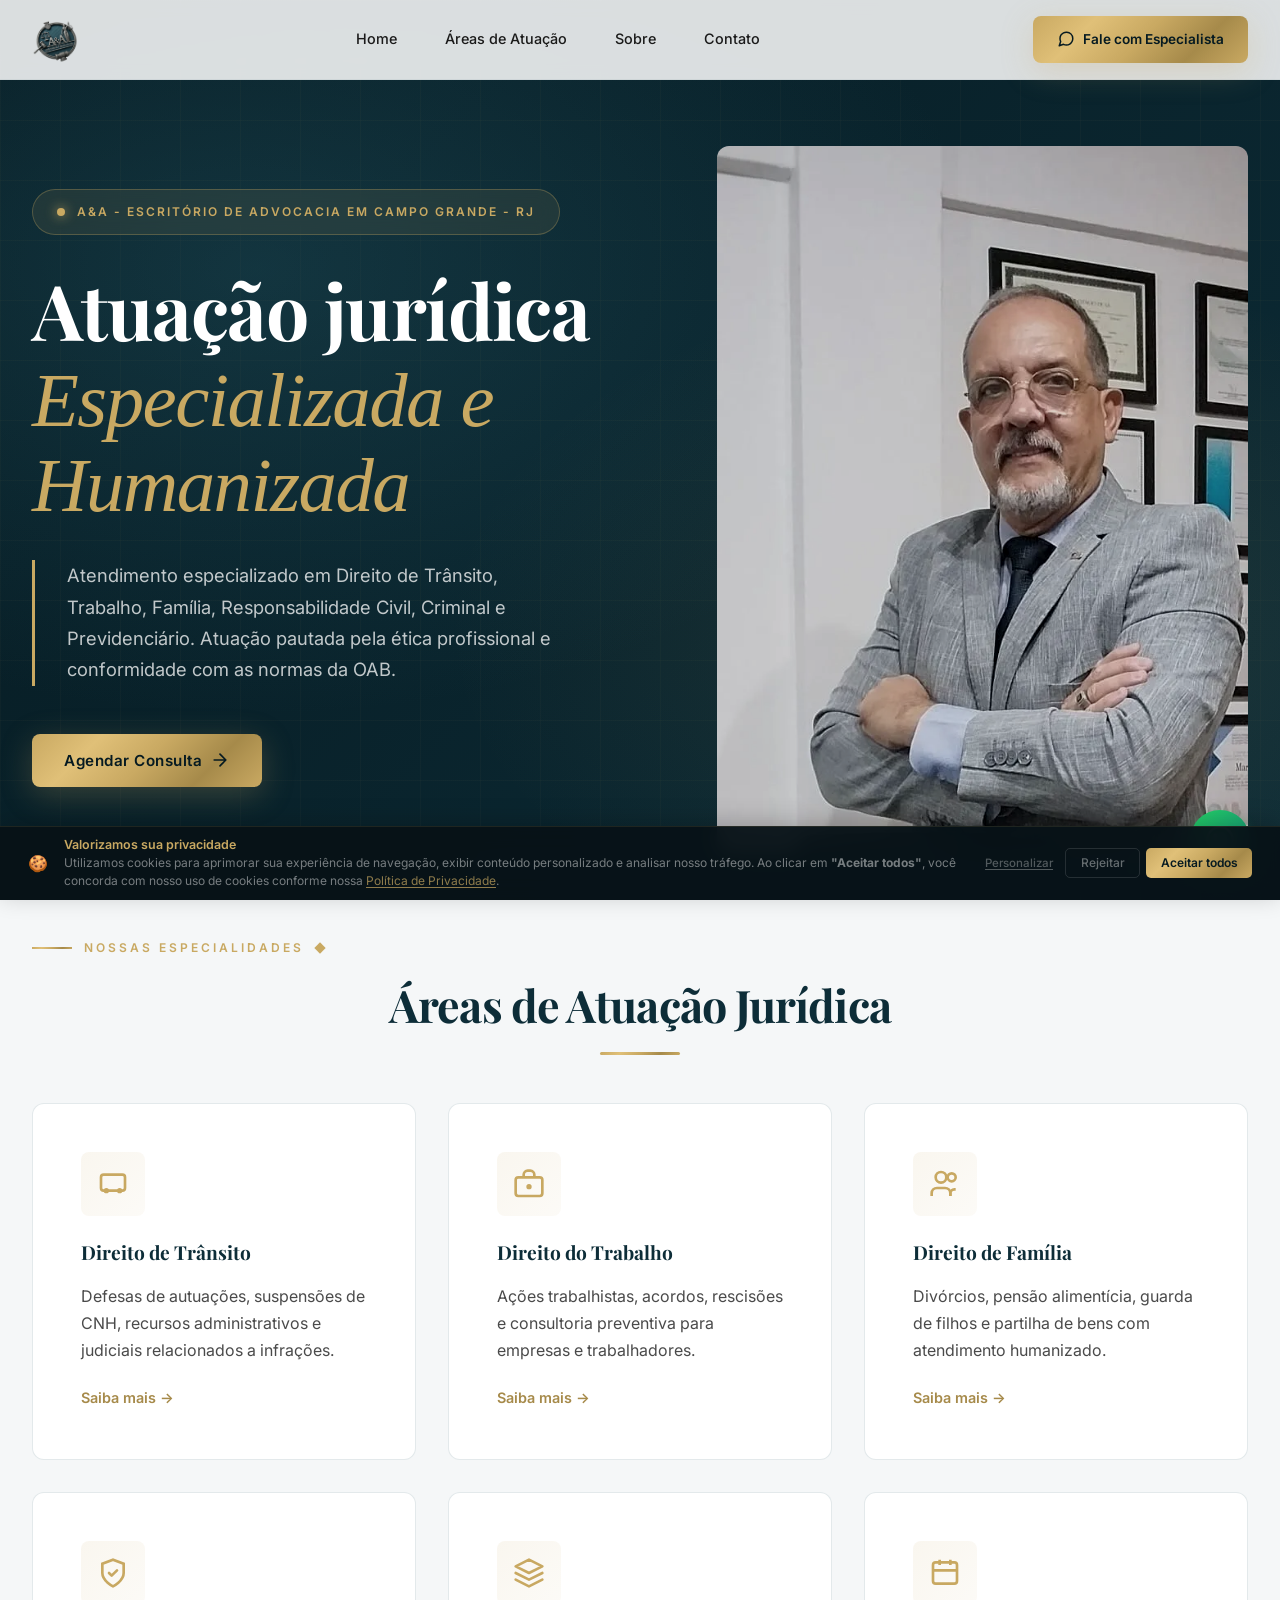
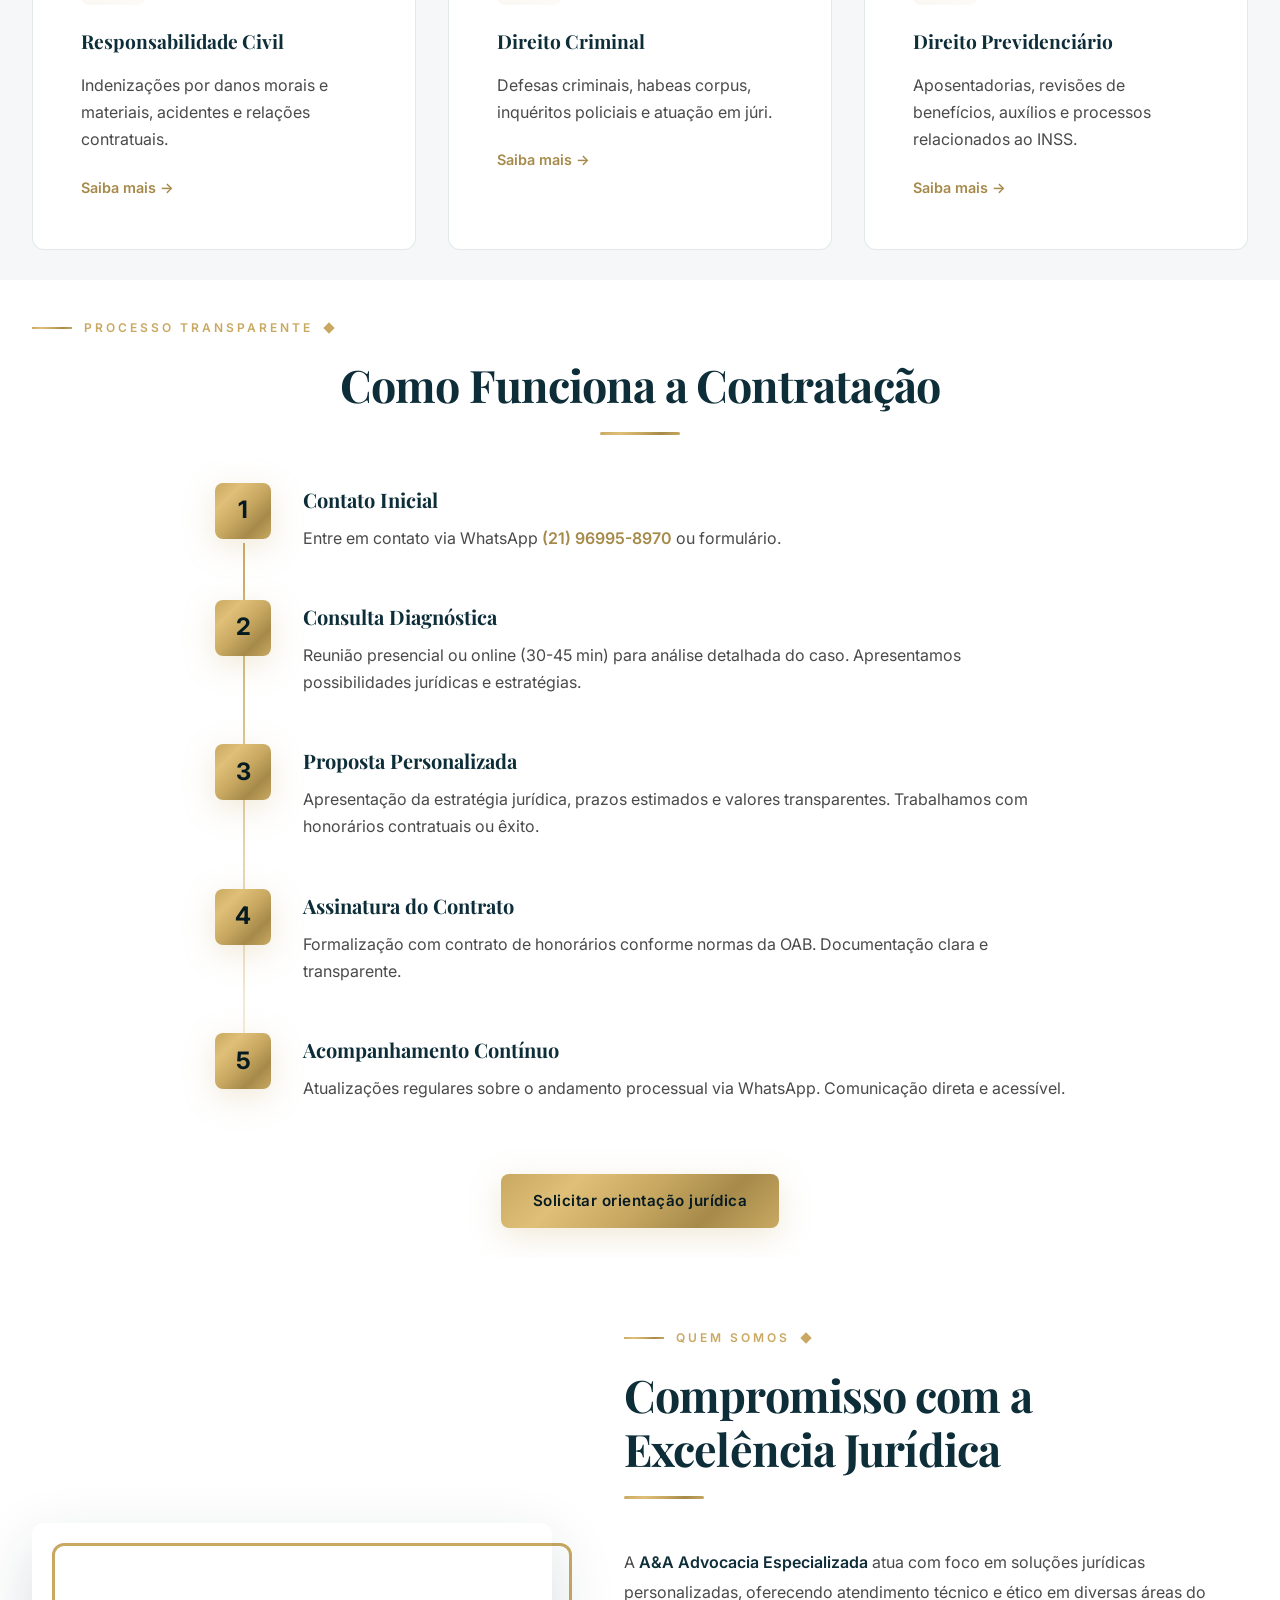
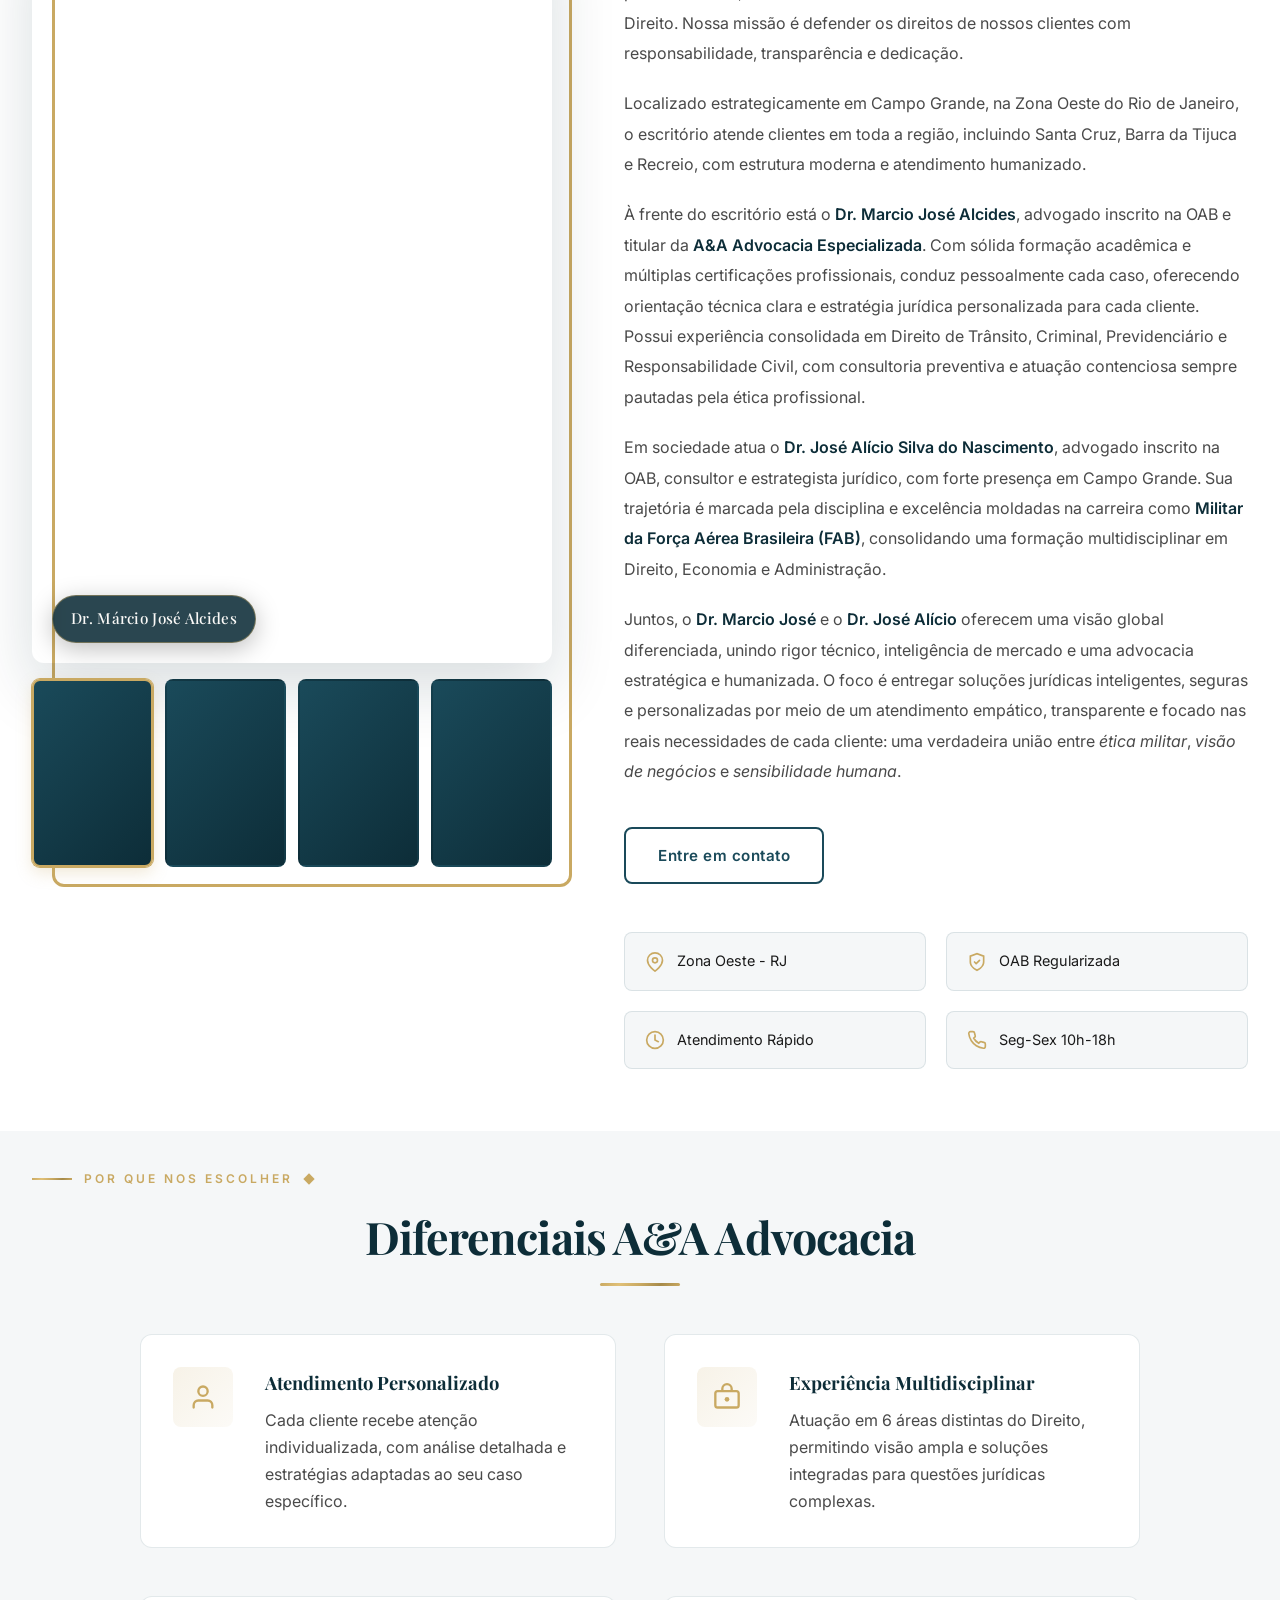
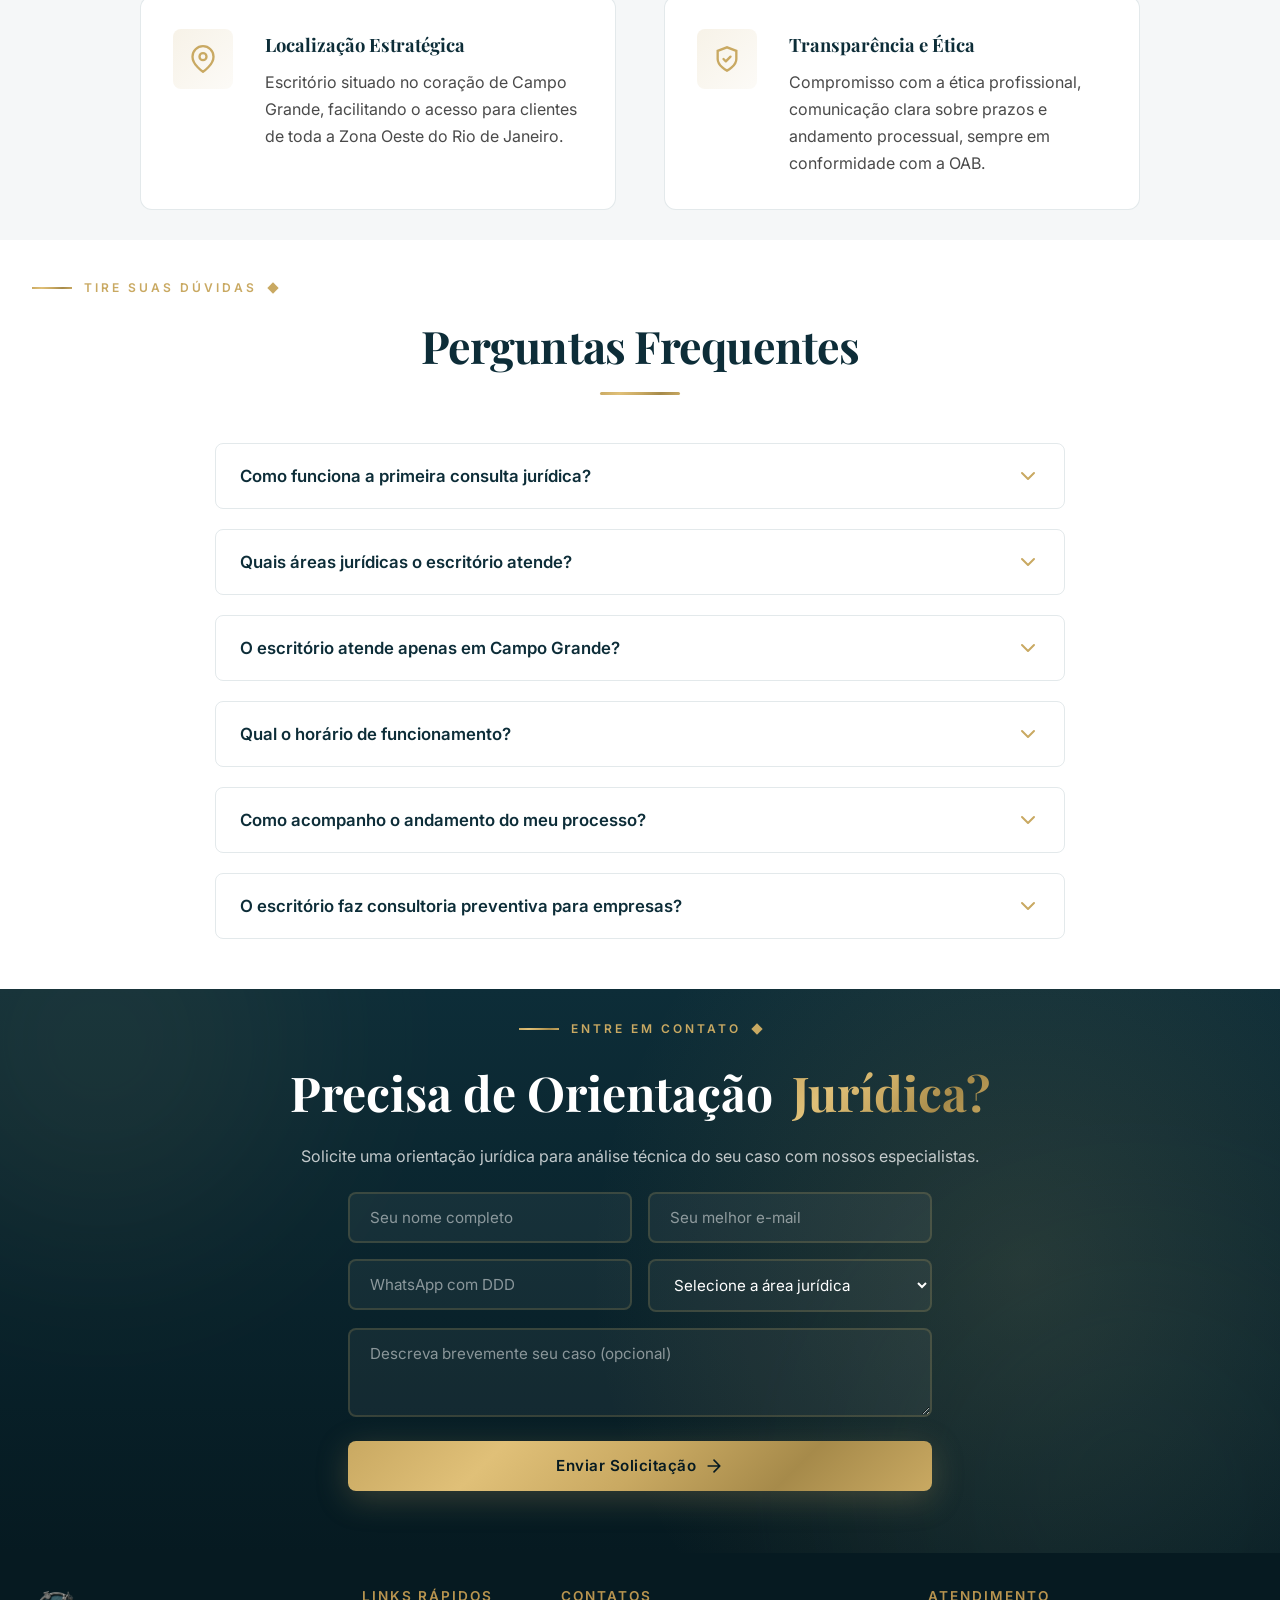
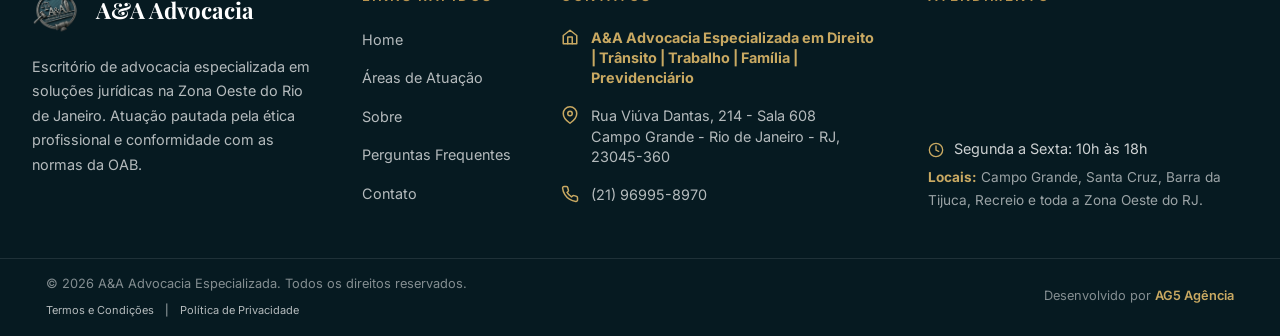
==== commit dd4a8a45: "refactor: remove redundant thumb-badge labels from gallery thumbnails" ====
--- a/index.html
+++ b/index.html
@@ -634,7 +634,6 @@
               data-position="center 25%" data-name="Dr. Márcio José Alcides"
               aria-label="Foto: Dr. Márcio José Alcides - retrato corporativo">
               <img src="Fotos/corp-marcio-0323.webp" alt="" loading="lazy" decoding="async" aria-hidden="true">
-              <span class="thumb-badge">Dr. Márcio José Alcides</span>
             </button>
             <button type="button" class="sobre-thumb" role="tab" aria-selected="false"
               data-src="Fotos/corp-marcio-0270.webp"
@@ -642,7 +641,6 @@
               data-position="center 25%" data-name="Dr. Márcio José Alcides"
               aria-label="Foto: Dr. Márcio José Alcides em pé">
               <img src="Fotos/corp-marcio-0270.webp" alt="" loading="lazy" decoding="async" aria-hidden="true">
-              <span class="thumb-badge">Dr. Márcio José Alcides</span>
             </button>
             <button type="button" class="sobre-thumb" role="tab" aria-selected="false"
               data-src="Fotos/advogado-retrato-03.webp"
@@ -650,7 +648,6 @@
               data-position="center 10%" data-name="Dr. José Alício"
               aria-label="Foto: Dr. José Alício no escritório">
               <img src="Fotos/advogado-retrato-03.webp" alt="" loading="lazy" decoding="async" aria-hidden="true">
-              <span class="thumb-badge">Dr. José Alício</span>
             </button>
             <button type="button" class="sobre-thumb" role="tab" aria-selected="false"
               data-src="Fotos/sobre-advogado-alt.webp"
@@ -658,7 +655,6 @@
               data-position="center 65%" data-name="Dr. José Alício"
               aria-label="Foto: Dr. José Alício na mesa do escritório">
               <img src="Fotos/sobre-advogado-alt.webp" alt="" loading="lazy" decoding="async" aria-hidden="true">
-              <span class="thumb-badge">Dr. José Alício</span>
             </button>
           </div>
         </div>
--- a/style.css
+++ b/style.css
@@ -487,12 +487,6 @@
   .sobre-thumbs {
     gap: 8px;
     margin-top: 12px;
-  }
-
-  .thumb-badge {
-    font-size: 0.55rem;
-    padding: 2px 6px;
-    bottom: 4px;
   }
 }
 
@@ -1250,32 +1244,6 @@
   outline-offset: 2px;
 }
 
-/* Balão minimalista sobre cada thumb */
-.thumb-badge {
-  position: absolute;
-  left: 50%;
-  bottom: 6px;
-  transform: translateX(-50%);
-  z-index: 2;
-  display: inline-block;
-  padding: 3px 8px;
-  background: rgba(13, 45, 56, 0.88);
-  backdrop-filter: blur(6px);
-  -webkit-backdrop-filter: blur(6px);
-  color: var(--color-cream);
-  font-family: var(--font-display);
-  font-size: 0.62rem;
-  font-weight: 500;
-  letter-spacing: 0.01em;
-  white-space: nowrap;
-  border-radius: 999px;
-  border: 1px solid rgba(201, 169, 98, 0.4);
-  pointer-events: none;
-  max-width: calc(100% - 12px);
-  overflow: hidden;
-  text-overflow: ellipsis;
-}
-
 .sobre-content {
   padding: var(--space-lg) 0;
 }
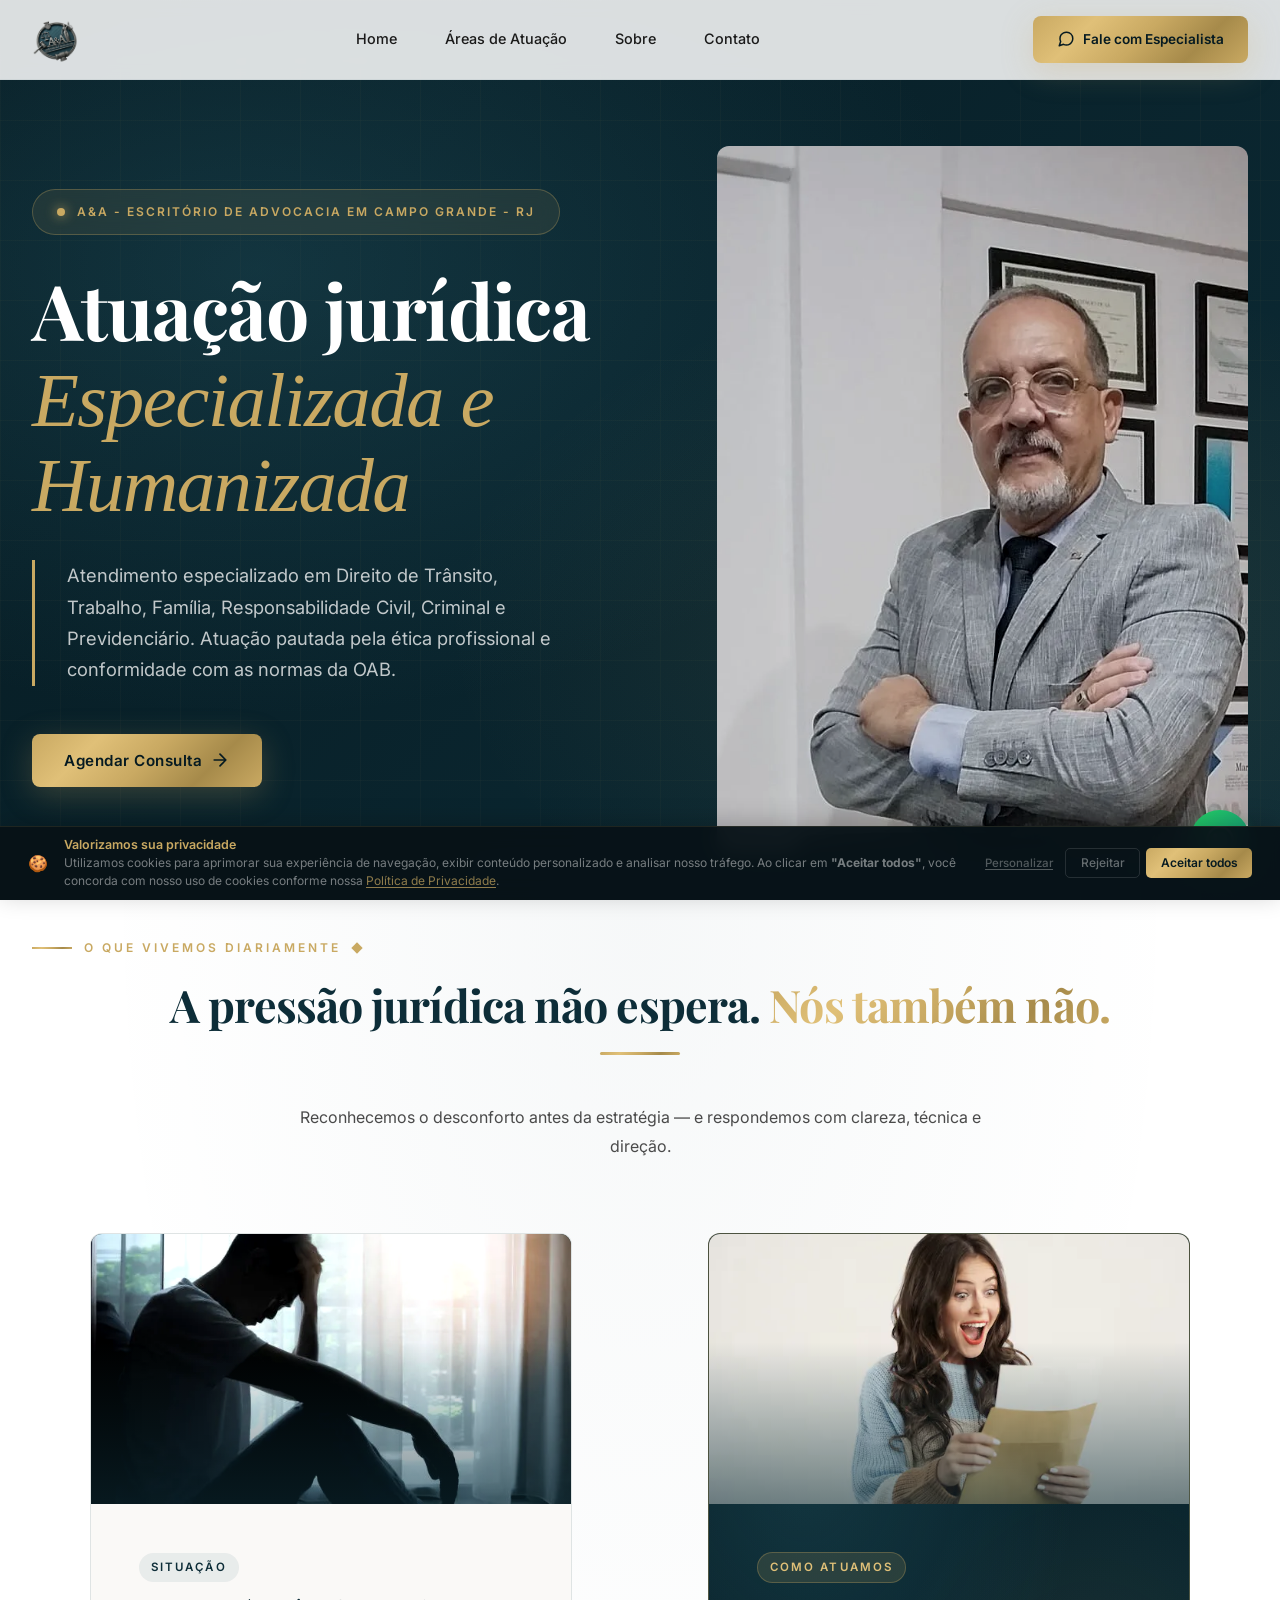
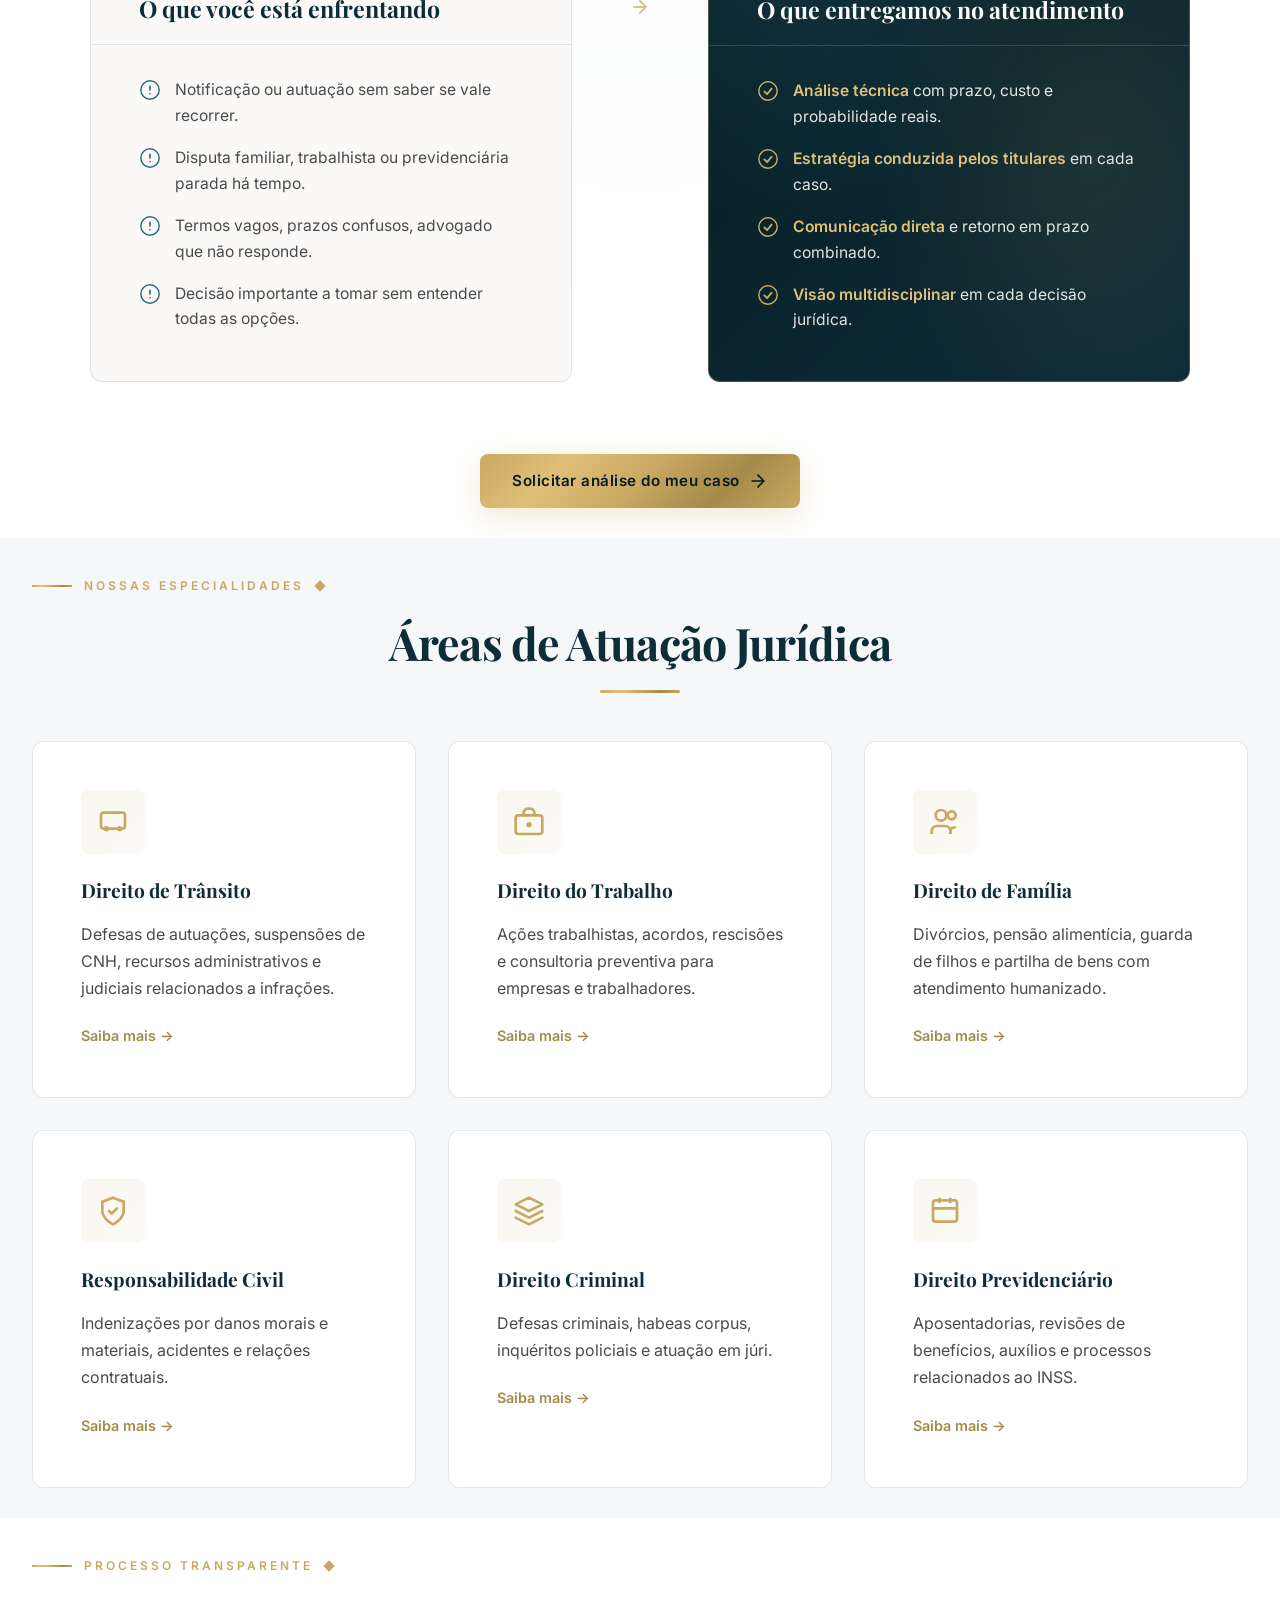
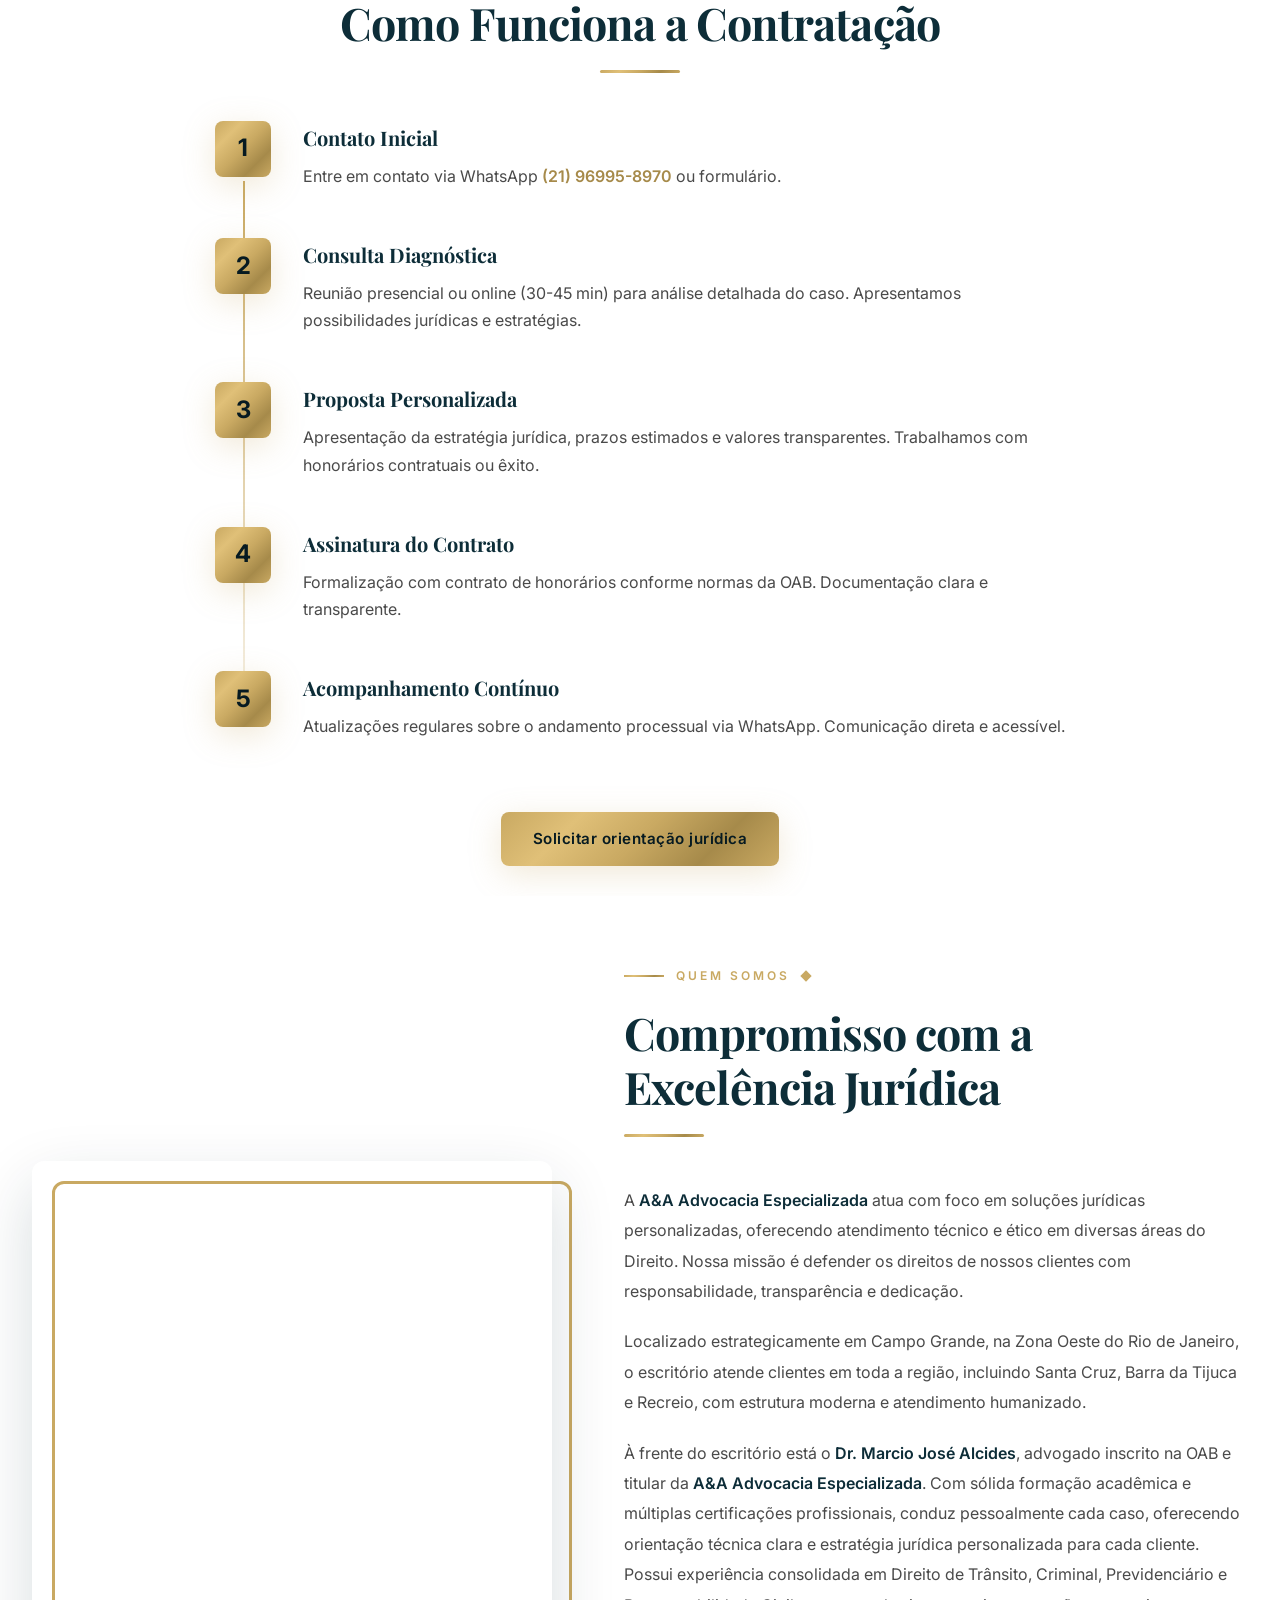
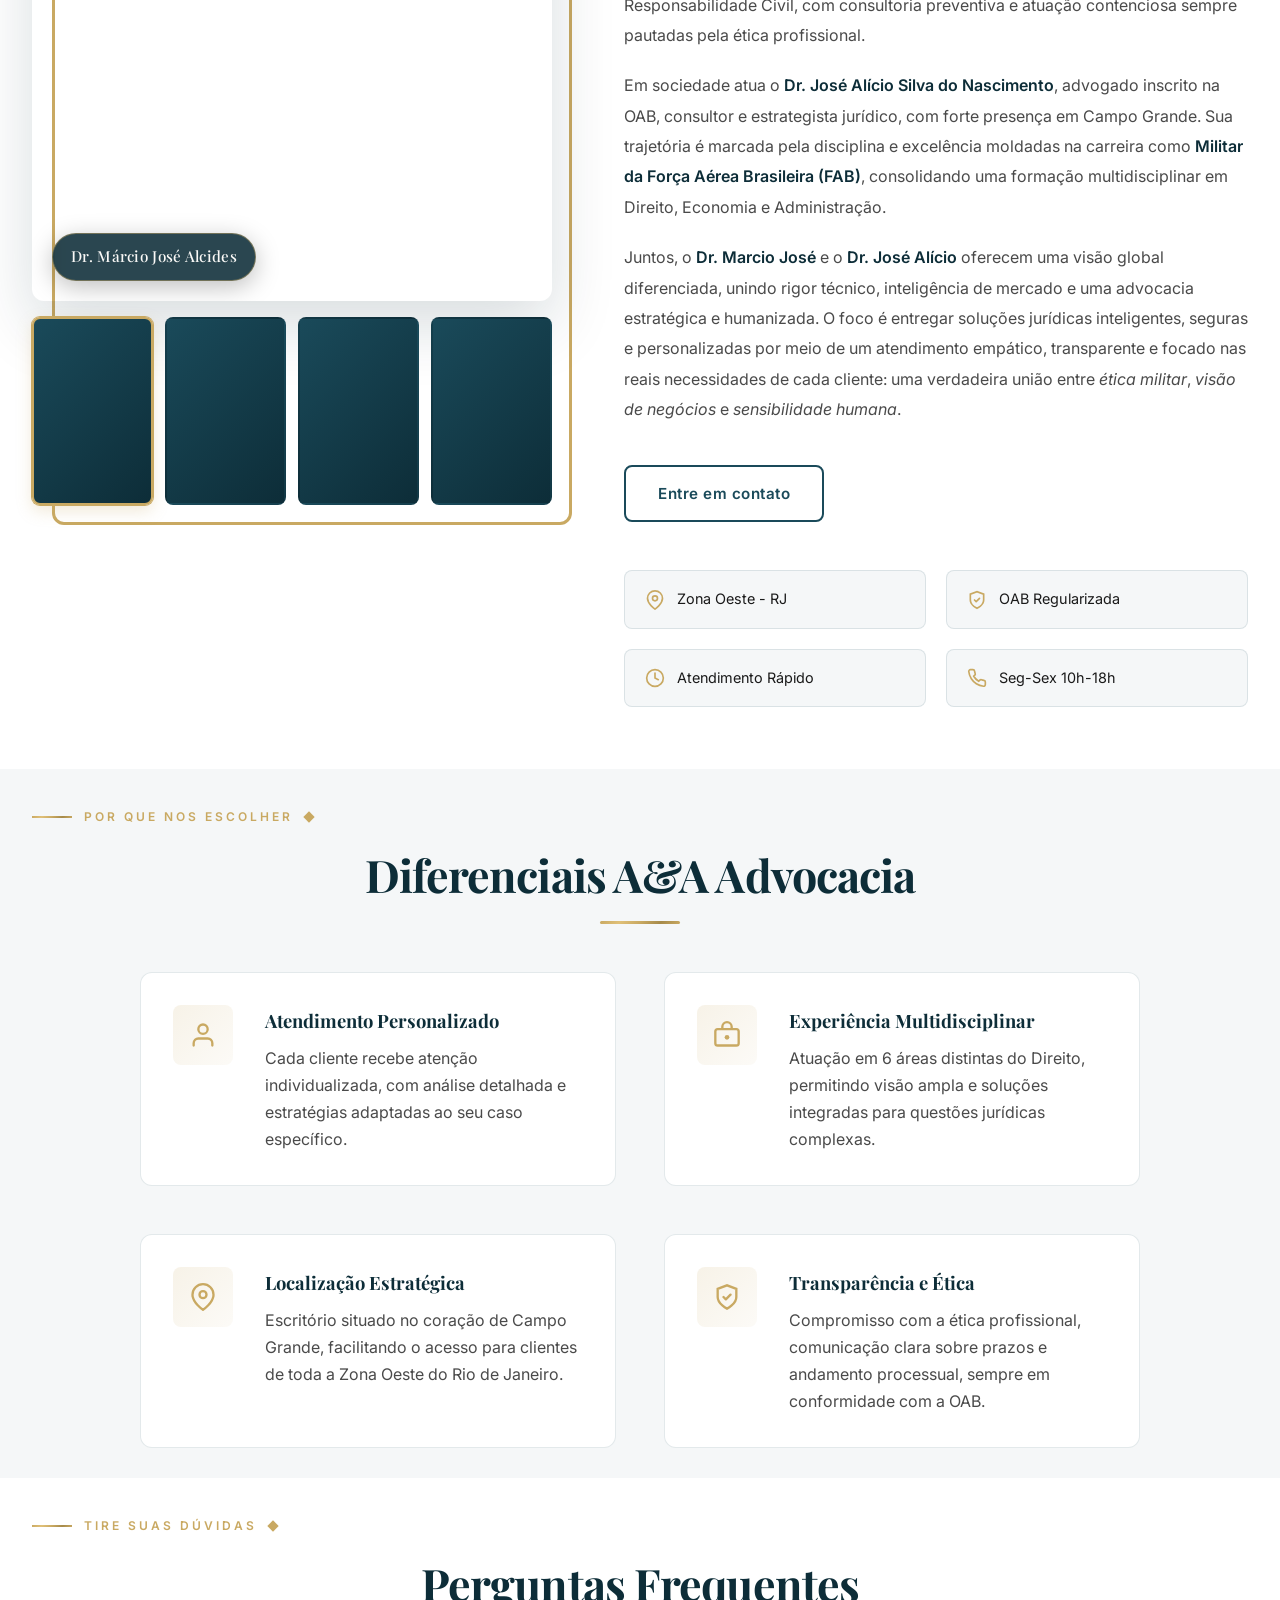
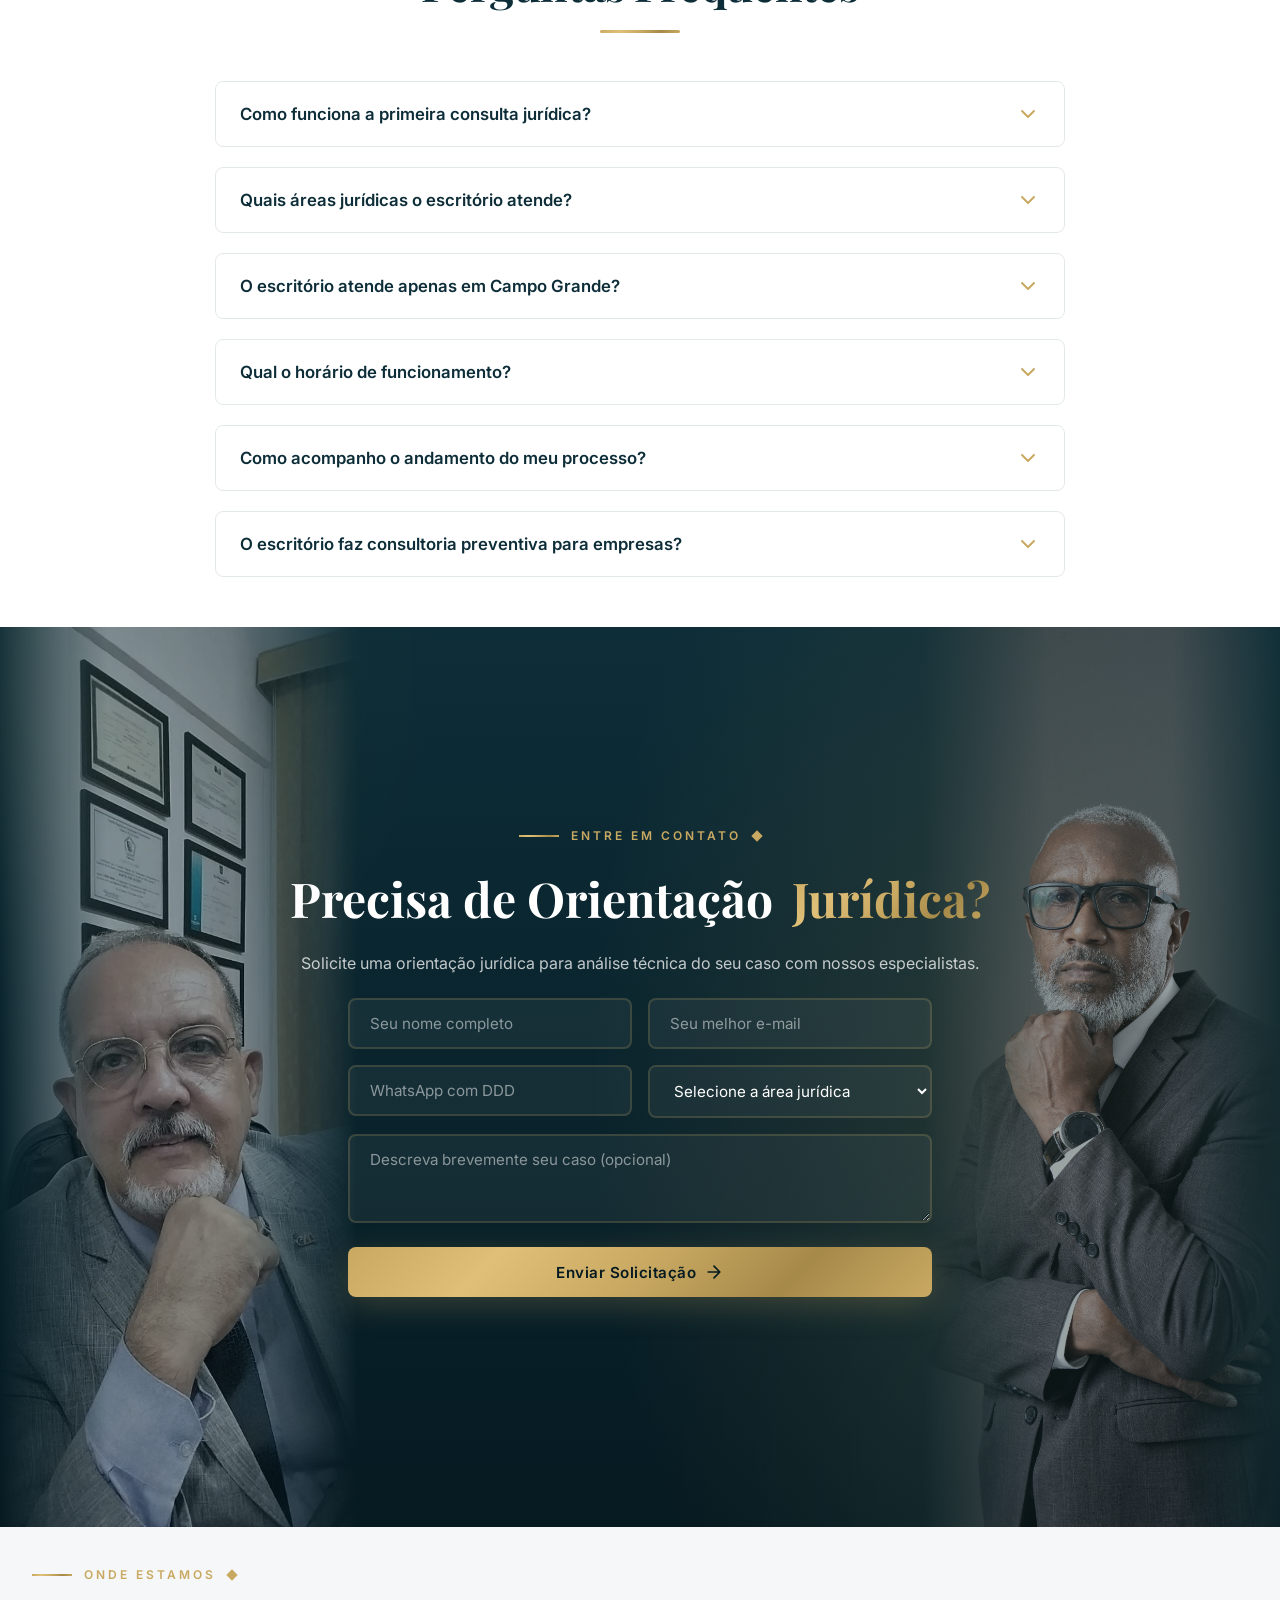
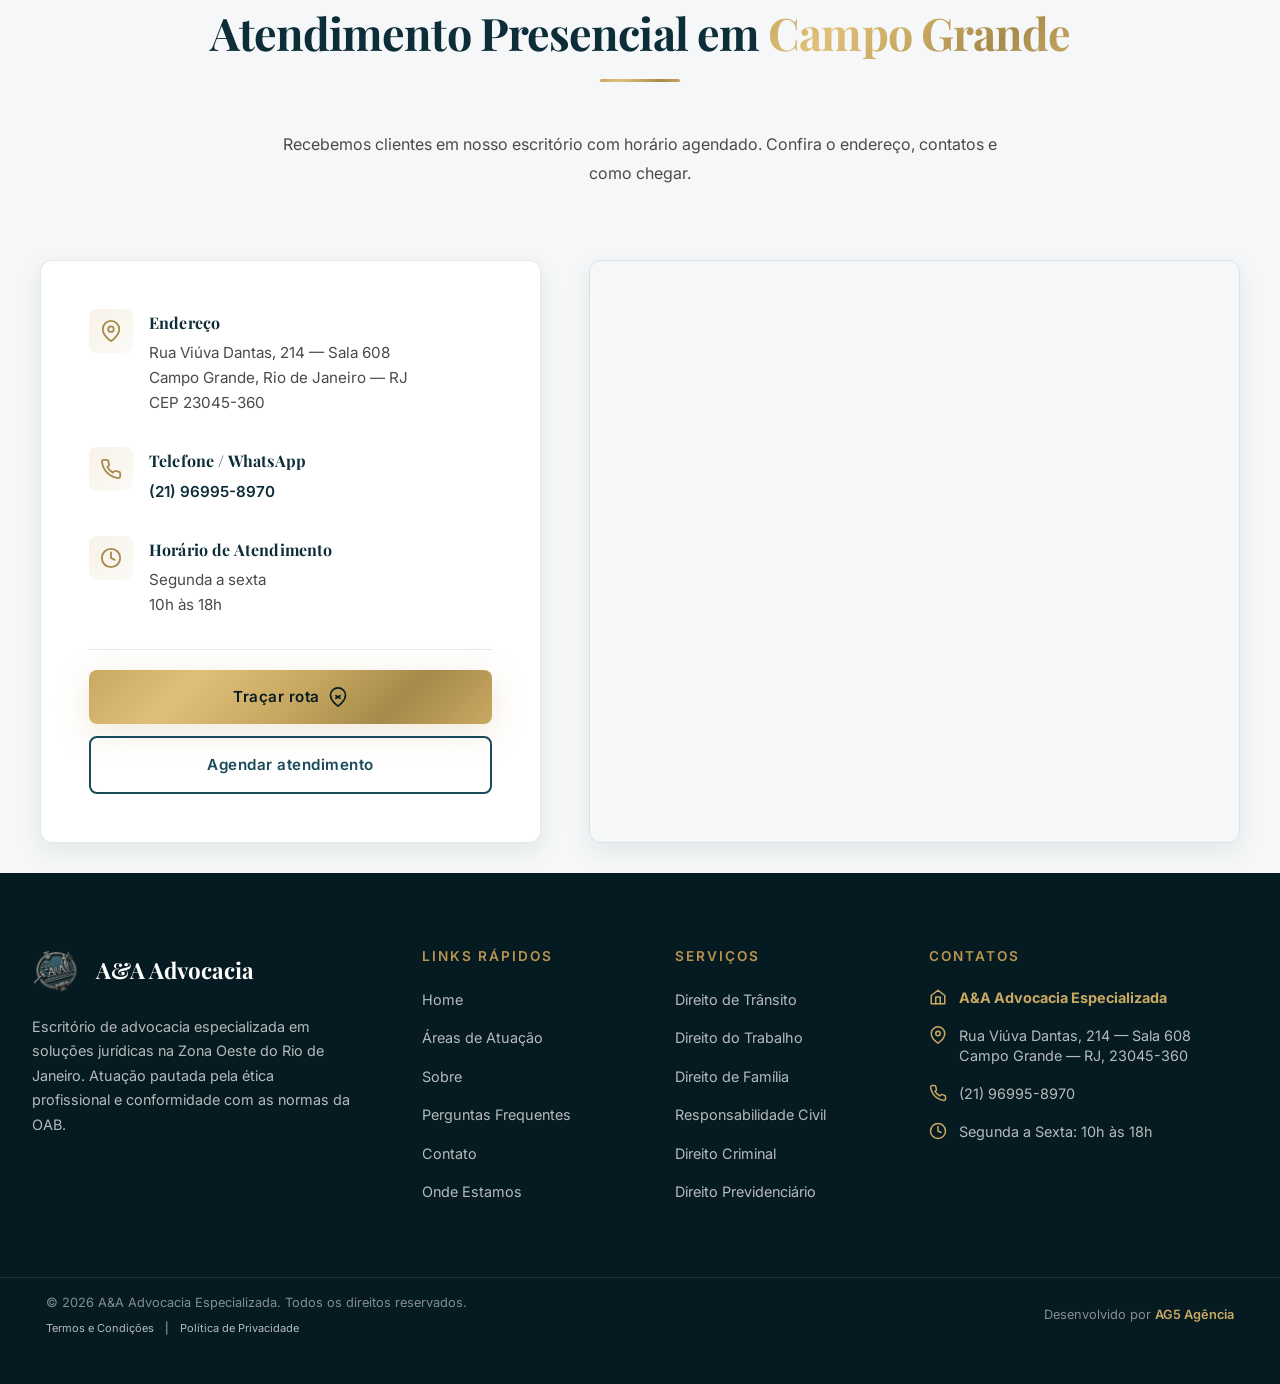
==== commit 228b0f6f: "feat: update schema markup with expanded business data and add supporting assets" ====
--- a/index.html
+++ b/index.html
@@ -85,20 +85,28 @@
         ]
       },
       {
-        "@type": "LegalService",
+        "@type": ["LegalService", "Attorney", "LocalBusiness"],
         "@id": "https://www.aeaadvocacia.ag5agencia.site/#legalservice",
-      "name": "A&A Advocacia Especializada em Direito | Trânsito | Trabalho | Família | Previdenciário",
-      "alternateName": "A&A Advocacia Especializada",
+        "name": "A&A Advocacia Especializada em Direito",
+        "alternateName": ["A&A Advocacia Especializada", "A&A Advocacia"],
+        "legalName": "A&A Advocacia Especializada em Direito",
         "url": "https://www.aeaadvocacia.ag5agencia.site/",
         "logo": "https://www.aeaadvocacia.ag5agencia.site/Fotos/logo-aa.webp",
-        "image": "https://www.aeaadvocacia.ag5agencia.site/Fotos/hero-advogado.webp",
-        "description": "Escritório de advocacia em Campo Grande, RJ. Especialistas em Direito de Trânsito, Trabalho e Família.",
-        "telephone": "+55-21-96995-8970",
+        "image": [
+          "https://www.aeaadvocacia.ag5agencia.site/Fotos/hero-advogado.webp",
+          "https://www.aeaadvocacia.ag5agencia.site/Fotos/corp-marcio-0323.webp",
+          "https://www.aeaadvocacia.ag5agencia.site/Fotos/sobre-advogado-alt.webp"
+        ],
+        "description": "Escritório de advocacia em Campo Grande, RJ. Atuação em Direito de Trânsito, Trabalhista, Família, Civil, Criminal, Previdenciário, Administrativo, Sucessões e Processual. Assessoria jurídica preventiva e contenciosa para pessoas físicas e jurídicas.",
+        "slogan": "Compromisso com a Excelência Jurídica",
+        "telephone": ["+55-21-96443-7115", "+55-21-96995-8970"],
         "email": "contato@aaadvocacia.com.br",
         "priceRange": "$$",
+        "currenciesAccepted": "BRL",
+        "paymentAccepted": "Cartão de Crédito, PIX, Transferência Bancária, Boleto",
         "address": {
           "@type": "PostalAddress",
-          "streetAddress": "Rua Viúva Dantas, 214 – Sala 608",
+          "streetAddress": "Rua Viúva Dantas, 214 — Sala 608",
           "addressLocality": "Campo Grande",
           "addressRegion": "RJ",
           "postalCode": "23045-360",
@@ -106,9 +114,32 @@
         },
         "geo": {
           "@type": "GeoCoordinates",
-          "latitude": -22.9005,
-          "longitude": -43.5554
+          "latitude": -22.9033817,
+          "longitude": -43.5570399
         },
+        "hasMap": "https://www.google.com/maps/place/?q=place_id:ChIJi1tqRUHhmwARrAUQw6e-H9w",
+        "identifier": [
+          {
+            "@type": "PropertyValue",
+            "propertyID": "Google Place ID",
+            "value": "ChIJi1tqRUHhmwARrAUQw6e-H9w"
+          },
+          {
+            "@type": "PropertyValue",
+            "propertyID": "Google CID",
+            "value": "15861606040363599276"
+          },
+          {
+            "@type": "PropertyValue",
+            "propertyID": "Google Knowledge Graph ID",
+            "value": "/g/11z0g51h_d"
+          },
+          {
+            "@type": "PropertyValue",
+            "propertyID": "Google Business Profile ID",
+            "value": "17688877390911874879"
+          }
+        ],
         "openingHoursSpecification": {
           "@type": "OpeningHoursSpecification",
           "dayOfWeek": ["Monday", "Tuesday", "Wednesday", "Thursday", "Friday"],
@@ -116,34 +147,36 @@
           "closes": "18:00"
         },
         "areaServed": [
-        {
-          "@type": "City",
-          "name": "Campo Grande",
-          "containedInPlace": {
-            "@type": "State",
-            "name": "Rio de Janeiro"
-          }
-        },
-        {
-          "@type": "Place",
-          "name": "Zona Oeste do Rio de Janeiro",
-          "containedInPlace": {
-            "@type": "State",
-            "name": "Rio de Janeiro"
-          }
-        },
-        "Campo Grande – RJ",
-        "Santa Cruz – RJ",
-        "Barra da Tijuca – RJ",
-        "Recreio dos Bandeirantes – RJ",
-        "Santíssimo – RJ",
-        "Senador Vasconcelos – RJ",
-        "Cosmos – RJ",
-        "Inhoaíba – RJ",
-        "Paciência – RJ"
-      ],
-      "sameAs": [
-        "https://wa.me/5521969958970"
+          {
+            "@type": "City",
+            "name": "Campo Grande",
+            "containedInPlace": {
+              "@type": "State",
+              "name": "Rio de Janeiro"
+            }
+          },
+          {
+            "@type": "Place",
+            "name": "Zona Oeste do Rio de Janeiro",
+            "containedInPlace": {
+              "@type": "State",
+              "name": "Rio de Janeiro"
+            }
+          },
+          "Campo Grande – RJ",
+          "Santa Cruz – RJ",
+          "Barra da Tijuca – RJ",
+          "Recreio dos Bandeirantes – RJ",
+          "Santíssimo – RJ",
+          "Senador Vasconcelos – RJ",
+          "Cosmos – RJ",
+          "Inhoaíba – RJ",
+          "Paciência – RJ"
+        ],
+        "sameAs": [
+          "https://www.google.com/maps/place/?q=place_id:ChIJi1tqRUHhmwARrAUQw6e-H9w",
+          "https://share.google/ScsMLybHCKu5eBF9D",
+          "https://wa.me/5521964437115"
         ],
         "hasOfferCatalog": {
           "@id": "#offer-catalog",
@@ -155,11 +188,9 @@
               "itemOffered": {
                 "@type": "Service",
                 "name": "Direito de Trânsito",
-              "description": "Defesas de autuações, suspensões de CNH, recursos administrativos e judiciais relacionados a infrações de trânsito.",
-              "areaServed": "Zona Oeste do Rio de Janeiro",
-              "provider": {
-                "@id": "https://www.aeaadvocacia.ag5agencia.site/#legalservice"
-              }
+                "description": "Defesas de autuações, suspensões de CNH, recursos administrativos e judiciais relacionados a infrações de trânsito.",
+                "areaServed": "Zona Oeste do Rio de Janeiro",
+                "provider": { "@id": "https://www.aeaadvocacia.ag5agencia.site/#legalservice" }
               }
             },
             {
@@ -167,75 +198,163 @@
               "itemOffered": {
                 "@type": "Service",
                 "name": "Direito do Trabalho",
-              "description": "Ações trabalhistas, acordos, rescisões e consultoria preventiva para empresas e trabalhadores.",
-              "areaServed": "Zona Oeste do Rio de Janeiro",
-              "provider": {
-                "@id": "https://www.aeaadvocacia.ag5agencia.site/#legalservice"
+                "description": "Ações trabalhistas, acordos, rescisões e consultoria preventiva para empresas e trabalhadores.",
+                "areaServed": "Zona Oeste do Rio de Janeiro",
+                "provider": { "@id": "https://www.aeaadvocacia.ag5agencia.site/#legalservice" }
               }
-            }
-          },
-          {
-            "@type": "Offer",
-            "itemOffered": {
-              "@type": "Service",
-              "name": "Direito de Família",
-              "description": "Divórcios, pensão alimentícia, guarda de filhos e partilha de bens com atendimento humanizado.",
-              "areaServed": "Zona Oeste do Rio de Janeiro",
-              "provider": {
-                "@id": "https://www.aeaadvocacia.ag5agencia.site/#legalservice"
+            },
+            {
+              "@type": "Offer",
+              "itemOffered": {
+                "@type": "Service",
+                "name": "Direito de Família",
+                "description": "Divórcios, pensão alimentícia, guarda de filhos e partilha de bens com atendimento humanizado.",
+                "areaServed": "Zona Oeste do Rio de Janeiro",
+                "provider": { "@id": "https://www.aeaadvocacia.ag5agencia.site/#legalservice" }
               }
-            }
-          },
-          {
-            "@type": "Offer",
-            "itemOffered": {
-              "@type": "Service",
-              "name": "Responsabilidade Civil",
-              "description": "Indenizações por danos morais e materiais, acidentes e relações contratuais.",
-              "areaServed": "Zona Oeste do Rio de Janeiro",
-              "provider": {
-                "@id": "https://www.aeaadvocacia.ag5agencia.site/#legalservice"
+            },
+            {
+              "@type": "Offer",
+              "itemOffered": {
+                "@type": "Service",
+                "name": "Responsabilidade Civil",
+                "description": "Indenizações por danos morais e materiais, acidentes e relações contratuais.",
+                "areaServed": "Zona Oeste do Rio de Janeiro",
+                "provider": { "@id": "https://www.aeaadvocacia.ag5agencia.site/#legalservice" }
               }
-            }
-          },
-          {
-            "@type": "Offer",
-            "itemOffered": {
-              "@type": "Service",
-              "name": "Direito Criminal",
-              "description": "Defesas criminais, habeas corpus, inquéritos policiais e atuação em júri.",
-              "areaServed": "Zona Oeste do Rio de Janeiro",
-              "provider": {
-                "@id": "https://www.aeaadvocacia.ag5agencia.site/#legalservice"
+            },
+            {
+              "@type": "Offer",
+              "itemOffered": {
+                "@type": "Service",
+                "name": "Direito Criminal",
+                "description": "Defesas criminais, habeas corpus, inquéritos policiais e atuação em júri.",
+                "areaServed": "Zona Oeste do Rio de Janeiro",
+                "provider": { "@id": "https://www.aeaadvocacia.ag5agencia.site/#legalservice" }
               }
-            }
-          },
-          {
-            "@type": "Offer",
-            "itemOffered": {
-              "@type": "Service",
-              "name": "Direito Previdenciário",
-              "description": "Aposentadorias, revisões de benefícios, auxílios e processos relacionados ao INSS.",
-              "areaServed": "Zona Oeste do Rio de Janeiro",
-              "provider": {
-                "@id": "https://www.aeaadvocacia.ag5agencia.site/#legalservice"
+            },
+            {
+              "@type": "Offer",
+              "itemOffered": {
+                "@type": "Service",
+                "name": "Direito Previdenciário",
+                "description": "Aposentadorias, revisões de benefícios, auxílios e processos relacionados ao INSS.",
+                "areaServed": "Zona Oeste do Rio de Janeiro",
+                "provider": { "@id": "https://www.aeaadvocacia.ag5agencia.site/#legalservice" }
               }
+            },
+            {
+              "@type": "Offer",
+              "itemOffered": {
+                "@type": "Service",
+                "name": "Direito Administrativo",
+                "description": "Atuação em processos administrativos, licitações, concursos públicos, sanções e contencioso contra o poder público.",
+                "areaServed": "Zona Oeste do Rio de Janeiro",
+                "provider": { "@id": "https://www.aeaadvocacia.ag5agencia.site/#legalservice" }
+              }
+            },
+            {
+              "@type": "Offer",
+              "itemOffered": {
+                "@type": "Service",
+                "name": "Direito Civil",
+                "description": "Contratos, obrigações, direitos reais e relações civis em geral, com consultoria preventiva e atuação contenciosa.",
+                "areaServed": "Zona Oeste do Rio de Janeiro",
+                "provider": { "@id": "https://www.aeaadvocacia.ag5agencia.site/#legalservice" }
+              }
+            },
+            {
+              "@type": "Offer",
+              "itemOffered": {
+                "@type": "Service",
+                "name": "Direito Sucessório",
+                "description": "Inventários, partilhas, testamentos, planejamento sucessório e processos relacionados a heranças.",
+                "areaServed": "Zona Oeste do Rio de Janeiro",
+                "provider": { "@id": "https://www.aeaadvocacia.ag5agencia.site/#legalservice" }
+              }
+            },
+            {
+              "@type": "Offer",
+              "itemOffered": {
+                "@type": "Service",
+                "name": "Direito Processual",
+                "description": "Acompanhamento processual estratégico em todas as esferas e instâncias do Judiciário brasileiro.",
+                "areaServed": "Zona Oeste do Rio de Janeiro",
+                "provider": { "@id": "https://www.aeaadvocacia.ag5agencia.site/#legalservice" }
+              }
+            },
+            {
+              "@type": "Offer",
+              "itemOffered": {
+                "@type": "Service",
+                "name": "Assistência Jurídica",
+                "description": "Orientação jurídica preventiva, análise de documentos e consultoria multidisciplinar.",
+                "areaServed": "Zona Oeste do Rio de Janeiro",
+                "provider": { "@id": "https://www.aeaadvocacia.ag5agencia.site/#legalservice" }
               }
             }
           ]
-      },
-      "audience": {
-        "@type": "Audience",
-        "audienceType": "Pessoas Físicas e Pessoas Jurídicas"
-      },
-      "knowsAbout": [
-        "Direito de Trânsito",
-        "Direito do Trabalho",
-        "Direito de Família",
-        "Responsabilidade Civil",
-        "Direito Criminal",
-        "Direito Previdenciário"
-      ]
+        },
+        "audience": {
+          "@type": "Audience",
+          "audienceType": "Pessoas Físicas e Pessoas Jurídicas"
+        },
+        "knowsAbout": [
+          "Direito de Trânsito",
+          "Direito do Trabalho",
+          "Direito de Família",
+          "Responsabilidade Civil",
+          "Direito Criminal",
+          "Direito Previdenciário",
+          "Direito Administrativo",
+          "Direito Civil",
+          "Direito Sucessório",
+          "Direito Processual",
+          "Assistência Jurídica",
+          "Consultoria Jurídica Empresarial"
+        ],
+        "knowsLanguage": ["pt-BR", "Português"],
+        "founder": [
+          {
+            "@type": "Person",
+            "name": "Dr. Marcio José Alcides",
+            "jobTitle": "Advogado Titular",
+            "worksFor": { "@id": "https://www.aeaadvocacia.ag5agencia.site/#legalservice" }
+          },
+          {
+            "@type": "Person",
+            "name": "Dr. José Alício Silva do Nascimento",
+            "jobTitle": "Advogado Sócio, Consultor e Estrategista Jurídico",
+            "worksFor": { "@id": "https://www.aeaadvocacia.ag5agencia.site/#legalservice" }
+          }
+        ],
+        "employee": [
+          {
+            "@type": "Person",
+            "name": "Dr. Marcio José Alcides",
+            "jobTitle": "Advogado Titular"
+          },
+          {
+            "@type": "Person",
+            "name": "Dr. José Alício Silva do Nascimento",
+            "jobTitle": "Advogado Sócio"
+          }
+        ],
+        "potentialAction": {
+          "@type": "ReserveAction",
+          "target": {
+            "@type": "EntryPoint",
+            "urlTemplate": "https://wa.me/5521964437115?text=Olá,%20gostaria%20de%20agendar%20um%20atendimento.",
+            "actionPlatform": [
+              "http://schema.org/DesktopWebPlatform",
+              "http://schema.org/MobileWebPlatform"
+            ]
+          },
+          "result": {
+            "@type": "Reservation",
+            "name": "Agendamento de Consulta Jurídica"
+          }
+        }
       },
       {
         "@type": "FAQPage",
@@ -422,6 +541,130 @@
       </div>
     </section>
 
+    <!-- ========== DOR E SOLUÇÃO ========== -->
+    <section class="section pain-solution" id="dor-solucao">
+      <div class="container">
+        <span class="section-tag reveal">O que vivemos diariamente</span>
+        <h2 class="section-title reveal">A pressão jurídica não espera. <span class="text-gold">Nós também não.</span></h2>
+        <p class="pain-intro reveal">Reconhecemos o desconforto antes da estratégia — e respondemos com clareza,
+          técnica e direção.</p>
+
+        <div class="pain-solution-grid">
+          <!-- Coluna Dor -->
+          <div class="pain-col reveal-left">
+            <div class="pain-col-image">
+              <img src="Fotos/dor-angustia-cliente.webp"
+                alt="Pessoa em angústia diante de uma situação jurídica difícil"
+                loading="lazy" decoding="async" width="612" height="408">
+            </div>
+            <div class="pain-col-header">
+              <span class="pain-col-tag pain-col-tag--dor">Situação</span>
+              <h3 class="pain-col-title">O que você está enfrentando</h3>
+            </div>
+            <ul class="pain-list">
+              <li class="pain-item">
+                <svg class="pain-icon" width="22" height="22" viewBox="0 0 24 24" fill="none" aria-hidden="true">
+                  <circle cx="12" cy="12" r="10" stroke="currentColor" stroke-width="1.6" />
+                  <path d="M12 8v4M12 16h.01" stroke="currentColor" stroke-width="1.8" stroke-linecap="round" />
+                </svg>
+                <span>Notificação ou autuação sem saber se vale recorrer.</span>
+              </li>
+              <li class="pain-item">
+                <svg class="pain-icon" width="22" height="22" viewBox="0 0 24 24" fill="none" aria-hidden="true">
+                  <circle cx="12" cy="12" r="10" stroke="currentColor" stroke-width="1.6" />
+                  <path d="M12 8v4M12 16h.01" stroke="currentColor" stroke-width="1.8" stroke-linecap="round" />
+                </svg>
+                <span>Disputa familiar, trabalhista ou previdenciária parada há tempo.</span>
+              </li>
+              <li class="pain-item">
+                <svg class="pain-icon" width="22" height="22" viewBox="0 0 24 24" fill="none" aria-hidden="true">
+                  <circle cx="12" cy="12" r="10" stroke="currentColor" stroke-width="1.6" />
+                  <path d="M12 8v4M12 16h.01" stroke="currentColor" stroke-width="1.8" stroke-linecap="round" />
+                </svg>
+                <span>Termos vagos, prazos confusos, advogado que não responde.</span>
+              </li>
+              <li class="pain-item">
+                <svg class="pain-icon" width="22" height="22" viewBox="0 0 24 24" fill="none" aria-hidden="true">
+                  <circle cx="12" cy="12" r="10" stroke="currentColor" stroke-width="1.6" />
+                  <path d="M12 8v4M12 16h.01" stroke="currentColor" stroke-width="1.8" stroke-linecap="round" />
+                </svg>
+                <span>Decisão importante a tomar sem entender todas as opções.</span>
+              </li>
+            </ul>
+          </div>
+
+          <!-- Divisor central -->
+          <div class="pain-divider" aria-hidden="true">
+            <svg width="40" height="40" viewBox="0 0 40 40" fill="none">
+              <path d="M14 20h12M20 14l6 6-6 6" stroke="currentColor" stroke-width="2" stroke-linecap="round"
+                stroke-linejoin="round" />
+            </svg>
+          </div>
+
+          <!-- Coluna Solução -->
+          <div class="pain-col pain-col--solution reveal-right">
+            <div class="pain-col-image">
+              <img src="Fotos/solucao-resultado-positivo.webp"
+                alt="Cliente com expressão de alívio ao receber resultado favorável do processo"
+                loading="lazy" decoding="async" width="900" height="600">
+            </div>
+            <div class="pain-col-header">
+              <span class="pain-col-tag pain-col-tag--solucao">Como atuamos</span>
+              <h3 class="pain-col-title">O que entregamos no atendimento</h3>
+            </div>
+            <ul class="pain-list">
+              <li class="pain-item">
+                <svg class="pain-icon pain-icon--ok" width="22" height="22" viewBox="0 0 24 24" fill="none"
+                  aria-hidden="true">
+                  <circle cx="12" cy="12" r="10" stroke="currentColor" stroke-width="1.6" />
+                  <path d="M8 12.5l3 3 5-6" stroke="currentColor" stroke-width="2" stroke-linecap="round"
+                    stroke-linejoin="round" />
+                </svg>
+                <span><strong>Análise técnica</strong> com prazo, custo e probabilidade reais.</span>
+              </li>
+              <li class="pain-item">
+                <svg class="pain-icon pain-icon--ok" width="22" height="22" viewBox="0 0 24 24" fill="none"
+                  aria-hidden="true">
+                  <circle cx="12" cy="12" r="10" stroke="currentColor" stroke-width="1.6" />
+                  <path d="M8 12.5l3 3 5-6" stroke="currentColor" stroke-width="2" stroke-linecap="round"
+                    stroke-linejoin="round" />
+                </svg>
+                <span><strong>Estratégia conduzida pelos titulares</strong> em cada caso.</span>
+              </li>
+              <li class="pain-item">
+                <svg class="pain-icon pain-icon--ok" width="22" height="22" viewBox="0 0 24 24" fill="none"
+                  aria-hidden="true">
+                  <circle cx="12" cy="12" r="10" stroke="currentColor" stroke-width="1.6" />
+                  <path d="M8 12.5l3 3 5-6" stroke="currentColor" stroke-width="2" stroke-linecap="round"
+                    stroke-linejoin="round" />
+                </svg>
+                <span><strong>Comunicação direta</strong> e retorno em prazo combinado.</span>
+              </li>
+              <li class="pain-item">
+                <svg class="pain-icon pain-icon--ok" width="22" height="22" viewBox="0 0 24 24" fill="none"
+                  aria-hidden="true">
+                  <circle cx="12" cy="12" r="10" stroke="currentColor" stroke-width="1.6" />
+                  <path d="M8 12.5l3 3 5-6" stroke="currentColor" stroke-width="2" stroke-linecap="round"
+                    stroke-linejoin="round" />
+                </svg>
+                <span><strong>Visão multidisciplinar</strong> em cada decisão jurídica.</span>
+              </li>
+            </ul>
+          </div>
+        </div>
+
+        <div class="pain-cta reveal">
+          <a href="#contato" class="btn btn-primary metallic-shine">
+            Solicitar análise do meu caso
+            <svg width="20" height="20" viewBox="0 0 24 24" fill="none" aria-hidden="true">
+              <path d="M5 12h14M12 5l7 7-7 7" stroke="currentColor" stroke-width="2" stroke-linecap="round"
+                stroke-linejoin="round" />
+            </svg>
+          </a>
+        </div>
+      </div>
+    </section>
+
     <!-- ========== ÁREAS DE ATUAÇÃO PREMIUM ========== -->
     <section class="section areas" id="areas-atuacao">
       <div class="container">
@@ -899,6 +1142,20 @@
       <div class="cta-decor cta-decor--1" aria-hidden="true"></div>
       <div class="cta-decor cta-decor--2" aria-hidden="true"></div>
 
+      <!-- Imagens laterais dos advogados (somente desktop) -->
+      <div class="cta-photo cta-photo--left" aria-hidden="true">
+        <img src="Fotos/advogado-retrato-02.webp" alt="" loading="lazy" decoding="async" width="500" height="780">
+      </div>
+      <div class="cta-photo cta-photo--right" aria-hidden="true">
+        <img src="Fotos/corp-marcio-0211.webp" alt="" loading="lazy" decoding="async" width="500" height="780">
+      </div>
+
+      <!-- Foto de fundo alternando (somente mobile) -->
+      <div class="cta-mobile-bg" aria-hidden="true">
+        <img src="Fotos/corp-marcio-0211.webp" alt="" loading="lazy" decoding="async" class="cta-mobile-bg-img cta-mobile-bg-img--1">
+        <img src="Fotos/advogado-retrato-02.webp" alt="" loading="lazy" decoding="async" class="cta-mobile-bg-img cta-mobile-bg-img--2">
+      </div>
+
       <div class="container cta-container">
         <span class="section-tag reveal" style="color: #c9a962;">Entre em Contato</span>
         <h2 class="cta-title reveal">Precisa de Orientação <span class="text-gold">Jurídica?</span></h2>
@@ -946,6 +1203,87 @@
         </form>
       </div>
     </section>
+
+    <!-- ========== ONDE ESTAMOS ========== -->
+    <section class="section local-section" id="onde-estamos">
+      <div class="container">
+        <span class="section-tag reveal">Onde estamos</span>
+        <h2 class="section-title reveal">Atendimento Presencial em <span class="text-gold">Campo Grande</span></h2>
+        <p class="local-intro reveal">Recebemos clientes em nosso escritório com horário agendado. Confira o endereço,
+          contatos e como chegar.</p>
+
+        <div class="local-grid">
+          <!-- Coluna informações -->
+          <div class="local-info reveal-left">
+            <div class="local-info-item">
+              <div class="local-icon" aria-hidden="true">
+                <svg width="22" height="22" viewBox="0 0 24 24" fill="none">
+                  <path d="M21 10c0 7-9 13-9 13s-9-6-9-13a9 9 0 0118 0z" stroke="currentColor" stroke-width="2" />
+                  <circle cx="12" cy="10" r="3" stroke="currentColor" stroke-width="2" />
+                </svg>
+              </div>
+              <div>
+                <h3 class="local-info-title">Endereço</h3>
+                <p>Rua Viúva Dantas, 214 — Sala 608<br>Campo Grande, Rio de Janeiro — RJ<br>CEP 23045-360</p>
+              </div>
+            </div>
+
+            <div class="local-info-item">
+              <div class="local-icon" aria-hidden="true">
+                <svg width="22" height="22" viewBox="0 0 24 24" fill="none">
+                  <path
+                    d="M22 16.92v3a2 2 0 01-2.18 2 19.79 19.79 0 01-8.63-3.07 19.5 19.5 0 01-6-6 19.79 19.79 0 01-3.07-8.67A2 2 0 014.11 2h3a2 2 0 012 1.72c.127.96.362 1.903.7 2.81a2 2 0 01-.45 2.11L8.09 9.91a16 16 0 006 6l1.27-1.27a2 2 0 012.11-.45c.907.338 1.85.573 2.81.7A2 2 0 0122 16.92z"
+                    stroke="currentColor" stroke-width="2" />
+                </svg>
+              </div>
+              <div>
+                <h3 class="local-info-title">Telefone / WhatsApp</h3>
+                <p><a href="tel:+5521969958970">(21) 96995-8970</a></p>
+              </div>
+            </div>
+
+            <div class="local-info-item">
+              <div class="local-icon" aria-hidden="true">
+                <svg width="22" height="22" viewBox="0 0 24 24" fill="none">
+                  <circle cx="12" cy="12" r="10" stroke="currentColor" stroke-width="2" />
+                  <path d="M12 6v6l4 2" stroke="currentColor" stroke-width="2" stroke-linecap="round" />
+                </svg>
+              </div>
+              <div>
+                <h3 class="local-info-title">Horário de Atendimento</h3>
+                <p>Segunda a sexta<br>10h às 18h</p>
+              </div>
+            </div>
+
+            <div class="local-ctas">
+              <a href="https://www.google.com/maps/dir//A%26A+Advocacia+Especializada+em+Direito+-+R.+Vi%C3%BAva+Dantas,+214+-+sala+608+-+Campo+Grande,+Rio+de+Janeiro+-+RJ,+23045-360/@-22.8930115,-43.6928406,12z/data=!4m17!1m8!3m7!1s0x9be141456a5b8b:0xdc1fbea7c31005ac!2sA%26A+Advocacia+Especializada+em+Direito!8m2!3d-22.9033817!4d-43.5570399"
+                class="btn btn-primary metallic-shine" target="_blank" rel="noopener noreferrer"
+                aria-label="Traçar rota até o escritório no Google Maps">
+                Traçar rota
+                <svg width="20" height="20" viewBox="0 0 24 24" fill="none" aria-hidden="true">
+                  <path
+                    d="M21 10c0 7-9 13-9 13s-9-6-9-13a9 9 0 0118 0z M9.5 10.5l5 3M9.5 13.5l5-3"
+                    stroke="currentColor" stroke-width="2" stroke-linecap="round" stroke-linejoin="round" />
+                </svg>
+              </a>
+              <a href="https://wa.me/5521969958970?text=Olá,%20vim%20pelo%20site%20e%20gostaria%20de%20agendar%20um%20atendimento."
+                class="btn btn-outline" target="_blank" rel="noopener noreferrer"
+                aria-label="Agendar atendimento pelo WhatsApp">
+                Agendar atendimento
+              </a>
+            </div>
+          </div>
+
+          <!-- Coluna mapa -->
+          <div class="local-map reveal-right">
+            <iframe
+              src="https://www.google.com/maps/embed?pb=!1m18!1m12!1m3!1d117617.65591505771!2d-43.69284060896186!3d-22.89301146506084!2m3!1f0!2f0!3f0!3m2!1i1024!2i768!4f13.1!3m3!1m2!1s0x9be141456a5b8b%3A0xdc1fbea7c31005ac!2sA%26A%20Advocacia%20Especializada%20em%20Direito!5e0!3m2!1spt-BR!2sbr!4v1779920199741!5m2!1spt-BR!2sbr"
+              width="100%" height="100%" style="border:0;" allowfullscreen="" loading="lazy"
+              referrerpolicy="no-referrer-when-downgrade" title="Localização da A&A Advocacia no mapa"></iframe>
+          </div>
+        </div>
+      </div>
+    </section>
   </main>
 
   <!-- ========== FOOTER PREMIUM ========== -->
@@ -962,7 +1300,7 @@
           pela ética profissional e conformidade com as normas da OAB.</p>
       </div>
 
-      <!-- Coluna 2: Links -->
+      <!-- Coluna 2: Links Rápidos -->
       <div class="footer-column">
         <h3 class="footer-heading">Links Rápidos</h3>
         <div class="footer-links">
@@ -971,10 +1309,24 @@
           <a href="#sobre">Sobre</a>
           <a href="#faq">Perguntas Frequentes</a>
           <a href="#contato">Contato</a>
-        </div>
-      </div>
-
-      <!-- Coluna 3: Contato -->
+          <a href="#onde-estamos">Onde Estamos</a>
+        </div>
+      </div>
+
+      <!-- Coluna 3: Serviços -->
+      <div class="footer-column">
+        <h3 class="footer-heading">Serviços</h3>
+        <div class="footer-links">
+          <a href="#areas-atuacao">Direito de Trânsito</a>
+          <a href="#areas-atuacao">Direito do Trabalho</a>
+          <a href="#areas-atuacao">Direito de Família</a>
+          <a href="#areas-atuacao">Responsabilidade Civil</a>
+          <a href="#areas-atuacao">Direito Criminal</a>
+          <a href="#areas-atuacao">Direito Previdenciário</a>
+        </div>
+      </div>
+
+      <!-- Coluna 4: Contatos -->
       <div class="footer-column">
         <h3 class="footer-heading">Contatos</h3>
         <div class="footer-contact">
@@ -985,15 +1337,17 @@
               <path d="M9 21V12h6v9" stroke="currentColor" stroke-width="2" stroke-linecap="round"
                 stroke-linejoin="round" />
             </svg>
-            <strong style="color: var(--color-gold);">A&A Advocacia Especializada em Direito | Trânsito | Trabalho |
-              Família | Previdenciário</strong>
+            <a href="https://share.google/ScsMLybHCKu5eBF9D" target="_blank" rel="noopener noreferrer"
+              class="footer-business-link" aria-label="Ver A&A Advocacia Especializada no Google">
+              <strong>A&A Advocacia Especializada</strong>
+            </a>
           </p>
           <p>
             <svg width="18" height="18" viewBox="0 0 24 24" fill="none" aria-hidden="true">
               <path d="M21 10c0 7-9 13-9 13s-9-6-9-13a9 9 0 0118 0z" stroke="currentColor" stroke-width="2" />
               <circle cx="12" cy="10" r="3" stroke="currentColor" stroke-width="2" />
             </svg>
-            Rua Viúva Dantas, 214 - Sala 608<br>Campo Grande - Rio de Janeiro - RJ, 23045-360
+            Rua Viúva Dantas, 214 — Sala 608<br>Campo Grande — RJ, 23045-360
           </p>
           <p>
             <svg width="18" height="18" viewBox="0 0 24 24" fill="none" aria-hidden="true">
@@ -1003,33 +1357,14 @@
             </svg>
             <a href="tel:+5521969958970">(21) 96995-8970</a>
           </p>
-        </div>
-      </div>
-
-      <div class="footer-column">
-        <h3 class="footer-heading">Atendimento</h3>
-        <div class="footer-map" style="margin-bottom: 5px;">
-          <iframe
-            src="https://www.google.com/maps/embed?pb=!1m18!1m12!1m3!1d3675.296041120303!2d-43.5545!3d-22.9005!2m3!1f0!2f0!3f0!3m2!1i1024!2i768!4f13.1!3m3!1m2!1s0x9be1799936775d%3A0x1234567890abcdef!2sRua%20Vi%C3%BAva%20Dantas%2C%20214%20-%20Campo%20Grande%2C%20Rio%20de%20Janeiro%20-%20RJ%2C%2023045-360!5e0!3m2!1spt-BR!2sbr!4v1234567890"
-            width="100%" height="120" style="border:0; border-radius: 8px;" allowfullscreen="" loading="lazy"
-            title="Mapa de localização da A&A Advocacia em Campo Grande, Rio de Janeiro"
-            aria-label="Localização do escritório A&A Advocacia no mapa" referrerpolicy="no-referrer-when-downgrade">
-          </iframe>
-        </div>
-
-        <p style="color: rgba(255,255,255,0.8); font-size: var(--text-sm); margin-bottom: 4px;">
-          <svg width="16" height="16" viewBox="0 0 24 24" fill="none" aria-hidden="true"
-            style="vertical-align: middle; margin-right: 6px;">
-            <circle cx="12" cy="12" r="10" stroke="#c9a962" stroke-width="2" />
-            <path d="M12 6v6l4 2" stroke="#c9a962" stroke-width="2" stroke-linecap="round" />
-          </svg>
-          Segunda a Sexta: 10h às 18h
-        </p>
-        <p style="color: rgba(255,255,255,0.6); font-size: 0.85rem;">
-          <strong style="color: var(--color-gold);">Locais:</strong> Campo Grande, Santa Cruz, Barra da
-          Tijuca,
-          Recreio e toda a Zona Oeste do RJ.
-        </p>
+          <p>
+            <svg width="18" height="18" viewBox="0 0 24 24" fill="none" aria-hidden="true">
+              <circle cx="12" cy="12" r="10" stroke="currentColor" stroke-width="2" />
+              <path d="M12 6v6l4 2" stroke="currentColor" stroke-width="2" stroke-linecap="round" />
+            </svg>
+            Segunda a Sexta: 10h às 18h
+          </p>
+        </div>
       </div>
     </div>
 
--- a/style.css
+++ b/style.css
@@ -947,6 +947,230 @@
 /* Scroll Indicator - Hidden on all versions */
 .scroll-indicator {
   display: none;
+}
+
+/* ========== 7B. DOR E SOLUÇÃO ========== */
+.pain-solution {
+  background: var(--color-white);
+  position: relative;
+}
+
+.pain-solution::before {
+  content: "";
+  position: absolute;
+  inset: 0;
+  background: radial-gradient(ellipse at 50% 0%, rgba(26, 74, 90, 0.04) 0%, transparent 60%);
+  pointer-events: none;
+}
+
+.pain-intro {
+  max-width: 720px;
+  margin: 0 auto var(--space-2xl);
+  text-align: center;
+  font-size: var(--text-body);
+  color: var(--color-text-light);
+  line-height: 1.8;
+}
+
+.pain-solution-grid {
+  display: grid;
+  grid-template-columns: 1fr auto 1fr;
+  gap: var(--space-xl);
+  max-width: 1100px;
+  margin: 0 auto;
+  align-items: stretch;
+}
+
+.pain-col {
+  background: var(--color-cream);
+  border: 1px solid var(--color-border);
+  border-radius: var(--radius-lg);
+  padding: 0;
+  overflow: hidden;
+  transition: all var(--transition-base);
+  display: flex;
+  flex-direction: column;
+}
+
+.pain-col:hover {
+  transform: translateY(-3px);
+  box-shadow: var(--shadow-lg);
+}
+
+.pain-col-image {
+  position: relative;
+  width: 100%;
+  aspect-ratio: 16 / 9;
+  overflow: hidden;
+  background: var(--color-primary-darker);
+}
+
+.pain-col-image::after {
+  content: "";
+  position: absolute;
+  inset: 0;
+  background: linear-gradient(180deg, transparent 40%, rgba(13, 45, 56, 0.55) 100%);
+  pointer-events: none;
+}
+
+.pain-col-image img {
+  width: 100%;
+  height: 100%;
+  object-fit: cover;
+  object-position: center;
+  filter: grayscale(0.2) contrast(1.05);
+}
+
+.pain-col--solution .pain-col-image img {
+  filter: grayscale(0.1) contrast(1.08) brightness(0.95) sepia(0.08);
+}
+
+.pain-col > .pain-col-header,
+.pain-col > .pain-list {
+  padding-left: var(--space-xl);
+  padding-right: var(--space-xl);
+}
+
+.pain-col > .pain-col-header {
+  padding-top: var(--space-xl);
+}
+
+.pain-col > .pain-list {
+  padding-bottom: var(--space-xl);
+}
+
+.pain-col--solution {
+  background-color: var(--color-primary-darker);
+  background-image:
+    radial-gradient(ellipse at 20% 30%, rgba(45, 106, 122, 0.3) 0%, transparent 50%),
+    radial-gradient(ellipse at 80% 70%, rgba(201, 169, 98, 0.1) 0%, transparent 40%),
+    linear-gradient(135deg, rgba(6, 26, 33, 0.98) 0%, rgba(13, 45, 56, 0.95) 100%);
+  border-color: rgba(201, 169, 98, 0.35);
+  color: var(--color-cream);
+}
+
+.pain-col-header {
+  margin-bottom: var(--space-lg);
+  padding-bottom: var(--space-md);
+  border-bottom: 1px solid var(--color-border);
+}
+
+.pain-col--solution .pain-col-header {
+  border-bottom-color: rgba(201, 169, 98, 0.25);
+}
+
+.pain-col-tag {
+  display: inline-block;
+  font-family: var(--font-body);
+  font-size: 0.72rem;
+  font-weight: 600;
+  letter-spacing: 0.18em;
+  text-transform: uppercase;
+  padding: 5px 12px;
+  border-radius: 999px;
+  margin-bottom: 12px;
+}
+
+.pain-col-tag--dor {
+  background: rgba(26, 74, 90, 0.08);
+  color: var(--color-primary-dark);
+}
+
+.pain-col-tag--solucao {
+  background: rgba(201, 169, 98, 0.15);
+  color: var(--color-gold-light);
+  border: 1px solid rgba(201, 169, 98, 0.3);
+}
+
+.pain-col-title {
+  font-family: var(--font-display);
+  font-size: 1.45rem;
+  font-weight: 700;
+  color: var(--color-primary-dark);
+  line-height: 1.3;
+}
+
+.pain-col--solution .pain-col-title {
+  color: var(--color-cream);
+}
+
+.pain-list {
+  display: flex;
+  flex-direction: column;
+  gap: 16px;
+}
+
+.pain-item {
+  display: flex;
+  gap: 14px;
+  align-items: flex-start;
+  font-size: 0.98rem;
+  line-height: 1.65;
+  color: var(--color-text-light);
+}
+
+.pain-col--solution .pain-item {
+  color: rgba(245, 244, 242, 0.92);
+}
+
+.pain-col--solution .pain-item strong {
+  color: var(--color-gold-light);
+  font-weight: 600;
+}
+
+.pain-icon {
+  flex-shrink: 0;
+  color: var(--color-primary-light);
+  margin-top: 2px;
+}
+
+.pain-icon--ok {
+  color: var(--color-gold);
+}
+
+.pain-divider {
+  display: flex;
+  align-items: center;
+  justify-content: center;
+  color: var(--color-gold);
+  opacity: 0.7;
+}
+
+.pain-cta {
+  display: flex;
+  justify-content: center;
+  margin-top: var(--space-2xl);
+}
+
+/* Responsividade Dor e Solução */
+@media (max-width: 900px) {
+  .pain-solution-grid {
+    grid-template-columns: 1fr;
+    gap: var(--space-md);
+  }
+
+  .pain-divider {
+    transform: rotate(90deg);
+    padding: 8px 0;
+  }
+
+  .pain-col > .pain-col-header,
+  .pain-col > .pain-list {
+    padding-left: var(--space-lg);
+    padding-right: var(--space-lg);
+  }
+
+  .pain-col > .pain-col-header {
+    padding-top: var(--space-lg);
+  }
+
+  .pain-col > .pain-list {
+    padding-bottom: var(--space-lg);
+  }
+
+  .pain-col-title {
+    font-size: 1.2rem;
+  }
 }
 
 /* ========== 8. ÁREAS DE ATUAÇÃO PREMIUM ========== */
@@ -1434,6 +1658,9 @@
   position: relative;
   background: var(--gradient-dark);
   overflow: hidden;
+  min-height: 100vh;
+  display: flex;
+  align-items: center;
 }
 
 /* Efeito de Luz Dourada */
@@ -1472,6 +1699,121 @@
   background: var(--color-primary-light);
   opacity: 0.1;
   filter: blur(120px);
+}
+
+/* Imagens laterais dos advogados na seção CTA — fade orgânico pro fundo dark */
+.cta-photo {
+  position: absolute;
+  top: 0;
+  bottom: 0;
+  width: 28%;
+  max-width: 380px;
+  z-index: 1;
+  pointer-events: none;
+  opacity: 0.55;
+  filter: grayscale(0.3) contrast(1.05);
+}
+
+.cta-photo img {
+  width: 100%;
+  height: 100%;
+  object-fit: cover;
+  object-position: center 25%;
+}
+
+.cta-photo--left {
+  left: 0;
+}
+
+.cta-photo--left img {
+  object-position: center 75%;
+  -webkit-mask-image: linear-gradient(to right, transparent 0%, #000 30%, #000 65%, transparent 100%);
+  mask-image: linear-gradient(to right, transparent 0%, #000 30%, #000 65%, transparent 100%);
+}
+
+.cta-photo--right {
+  right: 0;
+}
+
+.cta-photo--right img {
+  -webkit-mask-image: linear-gradient(to left, transparent 0%, #000 30%, #000 65%, transparent 100%);
+  mask-image: linear-gradient(to left, transparent 0%, #000 30%, #000 65%, transparent 100%);
+}
+
+@media (max-width: 1023px) {
+  .cta-photo {
+    display: none;
+  }
+}
+
+/* ===== Foto de fundo alternando — somente mobile ===== */
+.cta-mobile-bg {
+  display: none;
+}
+
+@media (max-width: 767px) {
+  .cta-mobile-bg {
+    display: block;
+    position: absolute;
+    top: 0;
+    right: 0;
+    width: 70%;
+    max-width: 320px;
+    height: 100%;
+    z-index: 1;
+    pointer-events: none;
+    overflow: hidden;
+  }
+
+  .cta-mobile-bg-img {
+    position: absolute;
+    inset: 0;
+    width: 100%;
+    height: 100%;
+    object-fit: cover;
+    object-position: center 20%;
+    opacity: 0;
+    filter: grayscale(0.4) contrast(1.05) brightness(0.85);
+    -webkit-mask-image: linear-gradient(to left, #000 0%, rgba(0, 0, 0, 0.6) 40%, transparent 100%),
+      linear-gradient(to bottom, transparent 0%, #000 25%, #000 75%, transparent 100%);
+    mask-image: linear-gradient(to left, #000 0%, rgba(0, 0, 0, 0.6) 40%, transparent 100%),
+      linear-gradient(to bottom, transparent 0%, #000 25%, #000 75%, transparent 100%);
+    -webkit-mask-composite: source-in;
+    mask-composite: intersect;
+  }
+
+  @media (prefers-reduced-motion: no-preference) {
+    .cta-mobile-bg-img--1 {
+      animation: ctaPhotoFade 30s ease-in-out infinite;
+    }
+
+    .cta-mobile-bg-img--2 {
+      animation: ctaPhotoFade 30s ease-in-out infinite;
+      animation-delay: 15s;
+    }
+  }
+
+  @media (prefers-reduced-motion: reduce) {
+    .cta-mobile-bg-img--1 {
+      opacity: 0.28;
+    }
+  }
+}
+
+@keyframes ctaPhotoFade {
+  0% {
+    opacity: 0;
+  }
+
+  6%,
+  44% {
+    opacity: 0.28;
+  }
+
+  50%,
+  100% {
+    opacity: 0;
+  }
 }
 
 /* Animação float apenas para dispositivos que não preferem redução de movimento */
@@ -1679,18 +2021,138 @@
 
 /* Animação de pulso removida para melhorar performance e CLS */
 
+/* ========== 13B. ONDE ESTAMOS ========== */
+.local-section {
+  background: var(--color-bg-section);
+  position: relative;
+}
+
+.local-intro {
+  max-width: 720px;
+  margin: 0 auto var(--space-2xl);
+  text-align: center;
+  font-size: var(--text-body);
+  color: var(--color-text-light);
+  line-height: 1.8;
+}
+
+.local-grid {
+  display: grid;
+  grid-template-columns: 1fr 1.3fr;
+  gap: var(--space-xl);
+  max-width: 1200px;
+  margin: 0 auto;
+  align-items: stretch;
+}
+
+.local-info {
+  display: flex;
+  flex-direction: column;
+  gap: var(--space-lg);
+  padding: var(--space-xl);
+  background: var(--color-white);
+  border: 1px solid var(--color-border);
+  border-radius: var(--radius-lg);
+  box-shadow: var(--shadow-md);
+}
+
+.local-info-item {
+  display: flex;
+  gap: 16px;
+  align-items: flex-start;
+}
+
+.local-icon {
+  flex-shrink: 0;
+  width: 44px;
+  height: 44px;
+  display: flex;
+  align-items: center;
+  justify-content: center;
+  background: linear-gradient(135deg, rgba(201, 169, 98, 0.15), rgba(201, 169, 98, 0.05));
+  border-radius: var(--radius-md);
+  color: var(--color-gold-dark);
+}
+
+.local-info-title {
+  font-family: var(--font-display);
+  font-size: 1rem;
+  font-weight: 700;
+  color: var(--color-primary-dark);
+  margin-bottom: 4px;
+  letter-spacing: 0.01em;
+}
+
+.local-info-item p {
+  font-size: 0.95rem;
+  color: var(--color-text-light);
+  line-height: 1.65;
+}
+
+.local-info-item p a {
+  color: var(--color-primary-dark);
+  font-weight: 600;
+  transition: color var(--transition-fast);
+}
+
+.local-info-item p a:hover {
+  color: var(--color-gold-dark);
+}
+
+.local-ctas {
+  display: flex;
+  flex-direction: column;
+  gap: 12px;
+  margin-top: auto;
+  padding-top: var(--space-md);
+  border-top: 1px solid var(--color-border);
+}
+
+.local-map {
+  position: relative;
+  border-radius: var(--radius-lg);
+  overflow: hidden;
+  border: 1px solid var(--color-border);
+  box-shadow: var(--shadow-md);
+  min-height: 480px;
+}
+
+.local-map iframe {
+  display: block;
+  width: 100%;
+  height: 100%;
+  min-height: 480px;
+}
+
+/* Responsividade Onde Estamos */
+@media (max-width: 900px) {
+  .local-grid {
+    grid-template-columns: 1fr;
+    gap: var(--space-lg);
+  }
+
+  .local-info {
+    padding: var(--space-lg);
+  }
+
+  .local-map,
+  .local-map iframe {
+    min-height: 360px;
+  }
+}
+
 /* ========== 14. FOOTER PREMIUM ========== */
 .footer {
   background: var(--color-primary-darker);
   color: var(--color-white);
-  padding: var(--space-lg) 0 3px;
+  padding: var(--space-2xl) 0 var(--space-lg);
 }
 
 .footer-grid {
   display: grid;
   grid-template-columns: 1fr;
   gap: var(--space-xl);
-  margin-bottom: 35px;
+  margin-bottom: var(--space-2xl);
 }
 
 .footer-brand {
@@ -1763,6 +2225,27 @@
   flex-shrink: 0;
 }
 
+.footer-business-link {
+  color: var(--color-gold);
+  text-decoration: none;
+  transition: color var(--transition-fast), text-decoration-color var(--transition-fast);
+  cursor: pointer;
+}
+
+.footer-business-link:hover,
+.footer-business-link:focus-visible {
+  color: var(--color-gold-light);
+  text-decoration: underline;
+  text-decoration-color: rgba(201, 169, 98, 0.5);
+  text-underline-offset: 3px;
+}
+
+.footer-business-link:focus-visible {
+  outline: 2px solid var(--color-gold);
+  outline-offset: 3px;
+  border-radius: 2px;
+}
+
 /* Iframe */
 .footer-grid .footer-map iframe {
   display: inline-block;
@@ -1870,7 +2353,7 @@
   }
 
   .footer-grid {
-    grid-template-columns: 1.5fr 0.8fr 1.7fr 1.7fr;
+    grid-template-columns: 1.5fr 0.9fr 0.9fr 1.4fr;
     align-items: start;
   }
 }
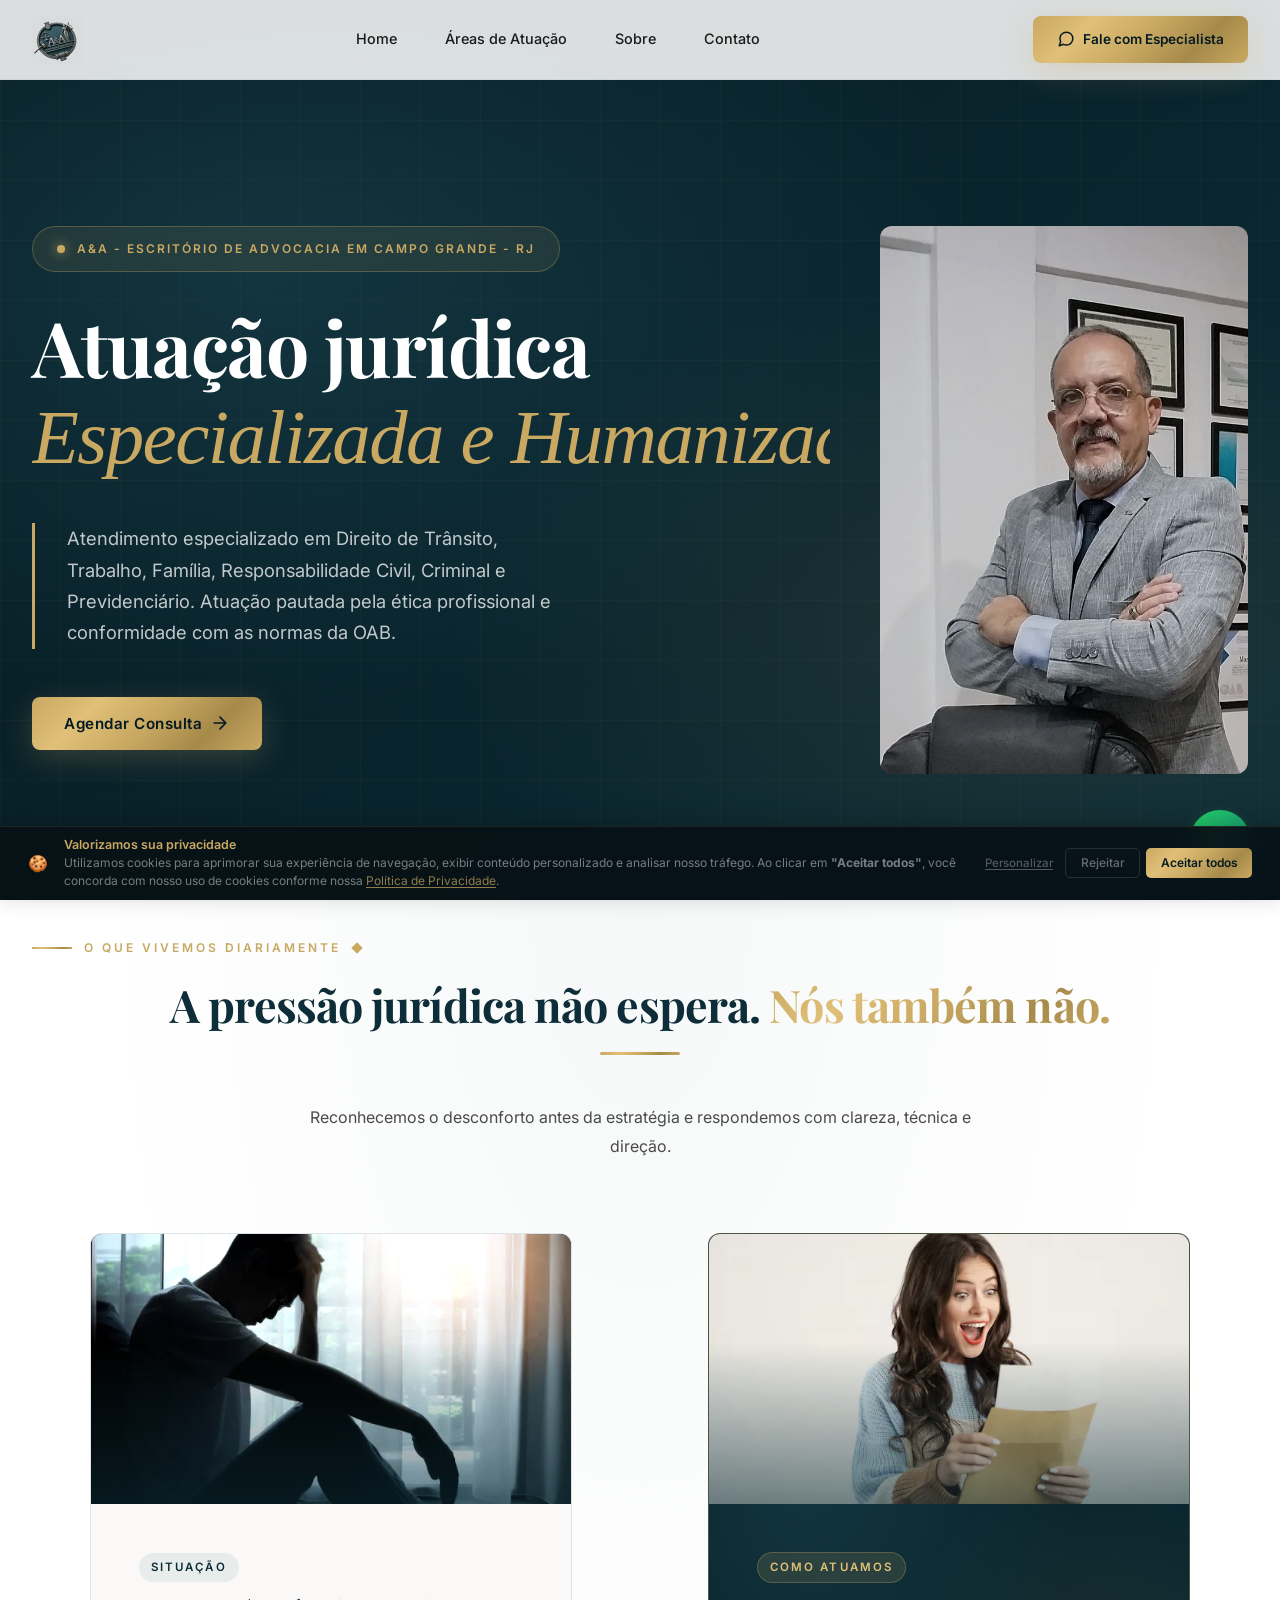
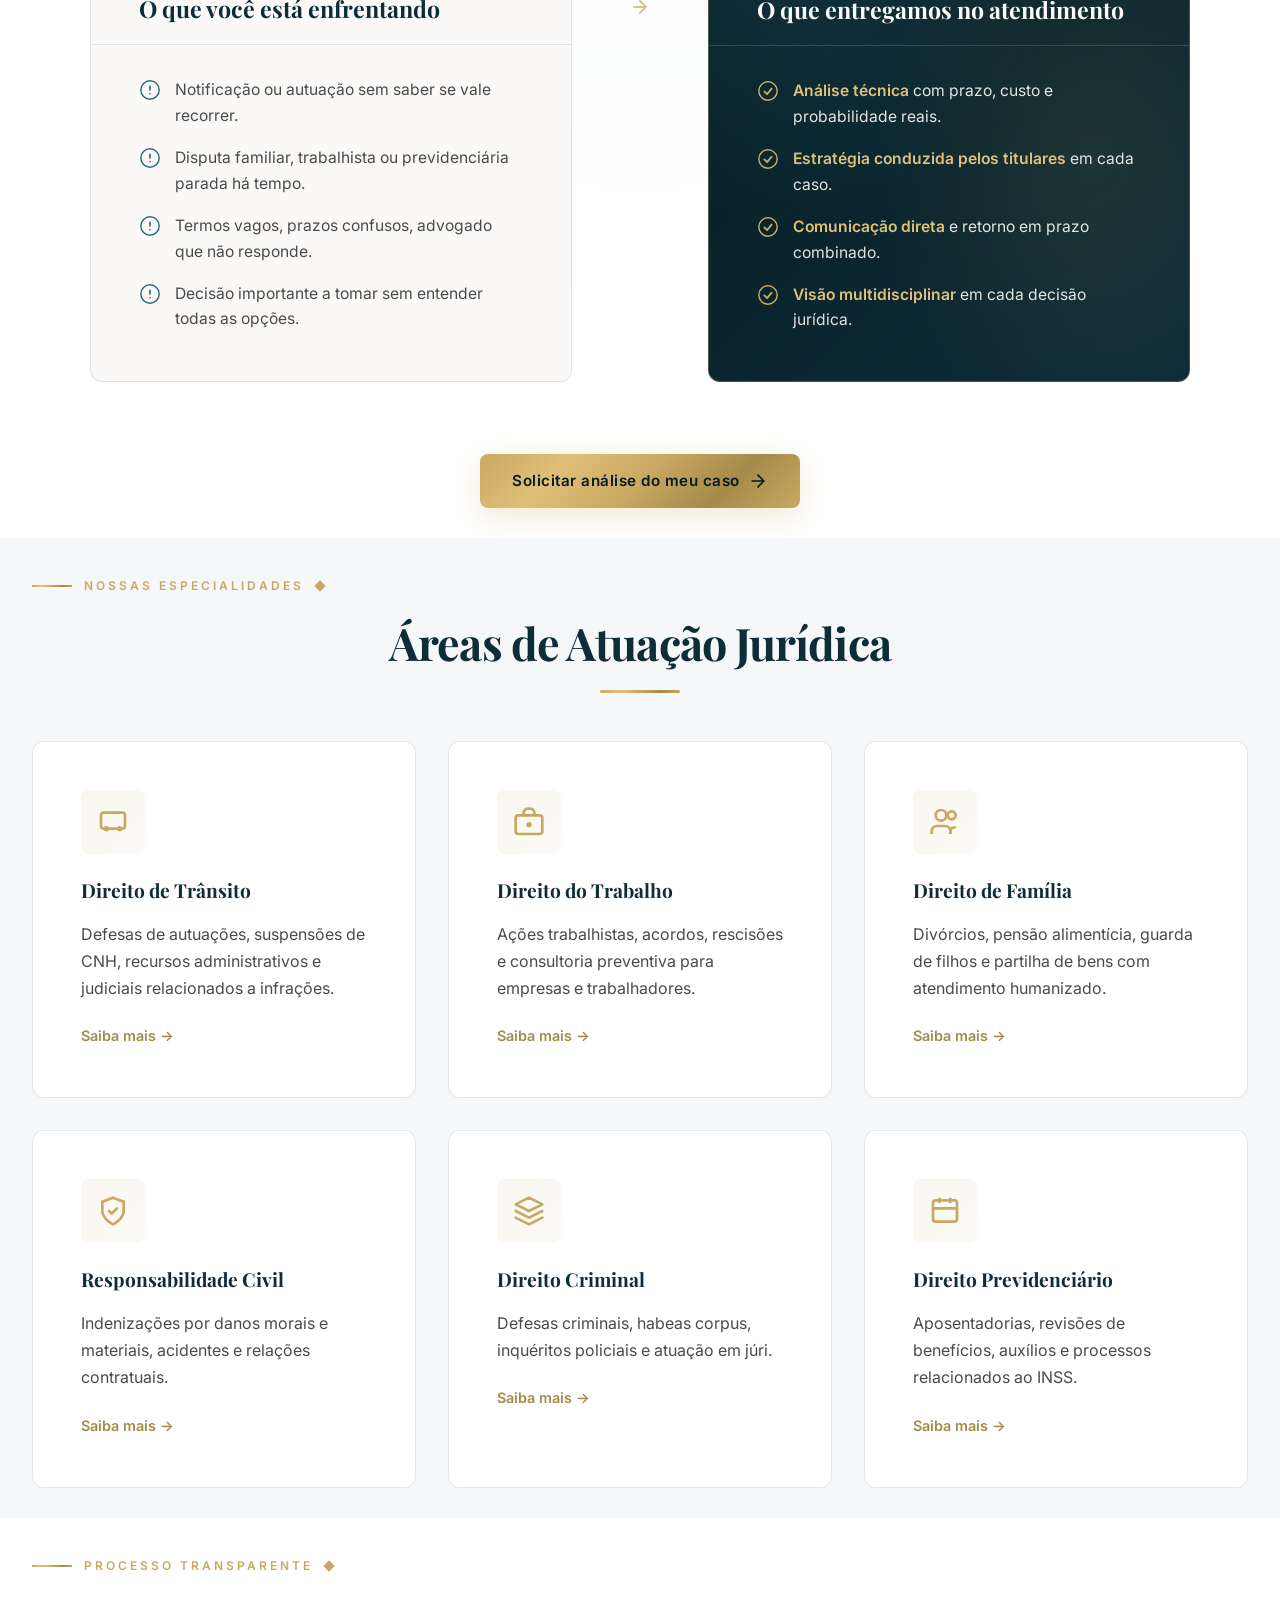
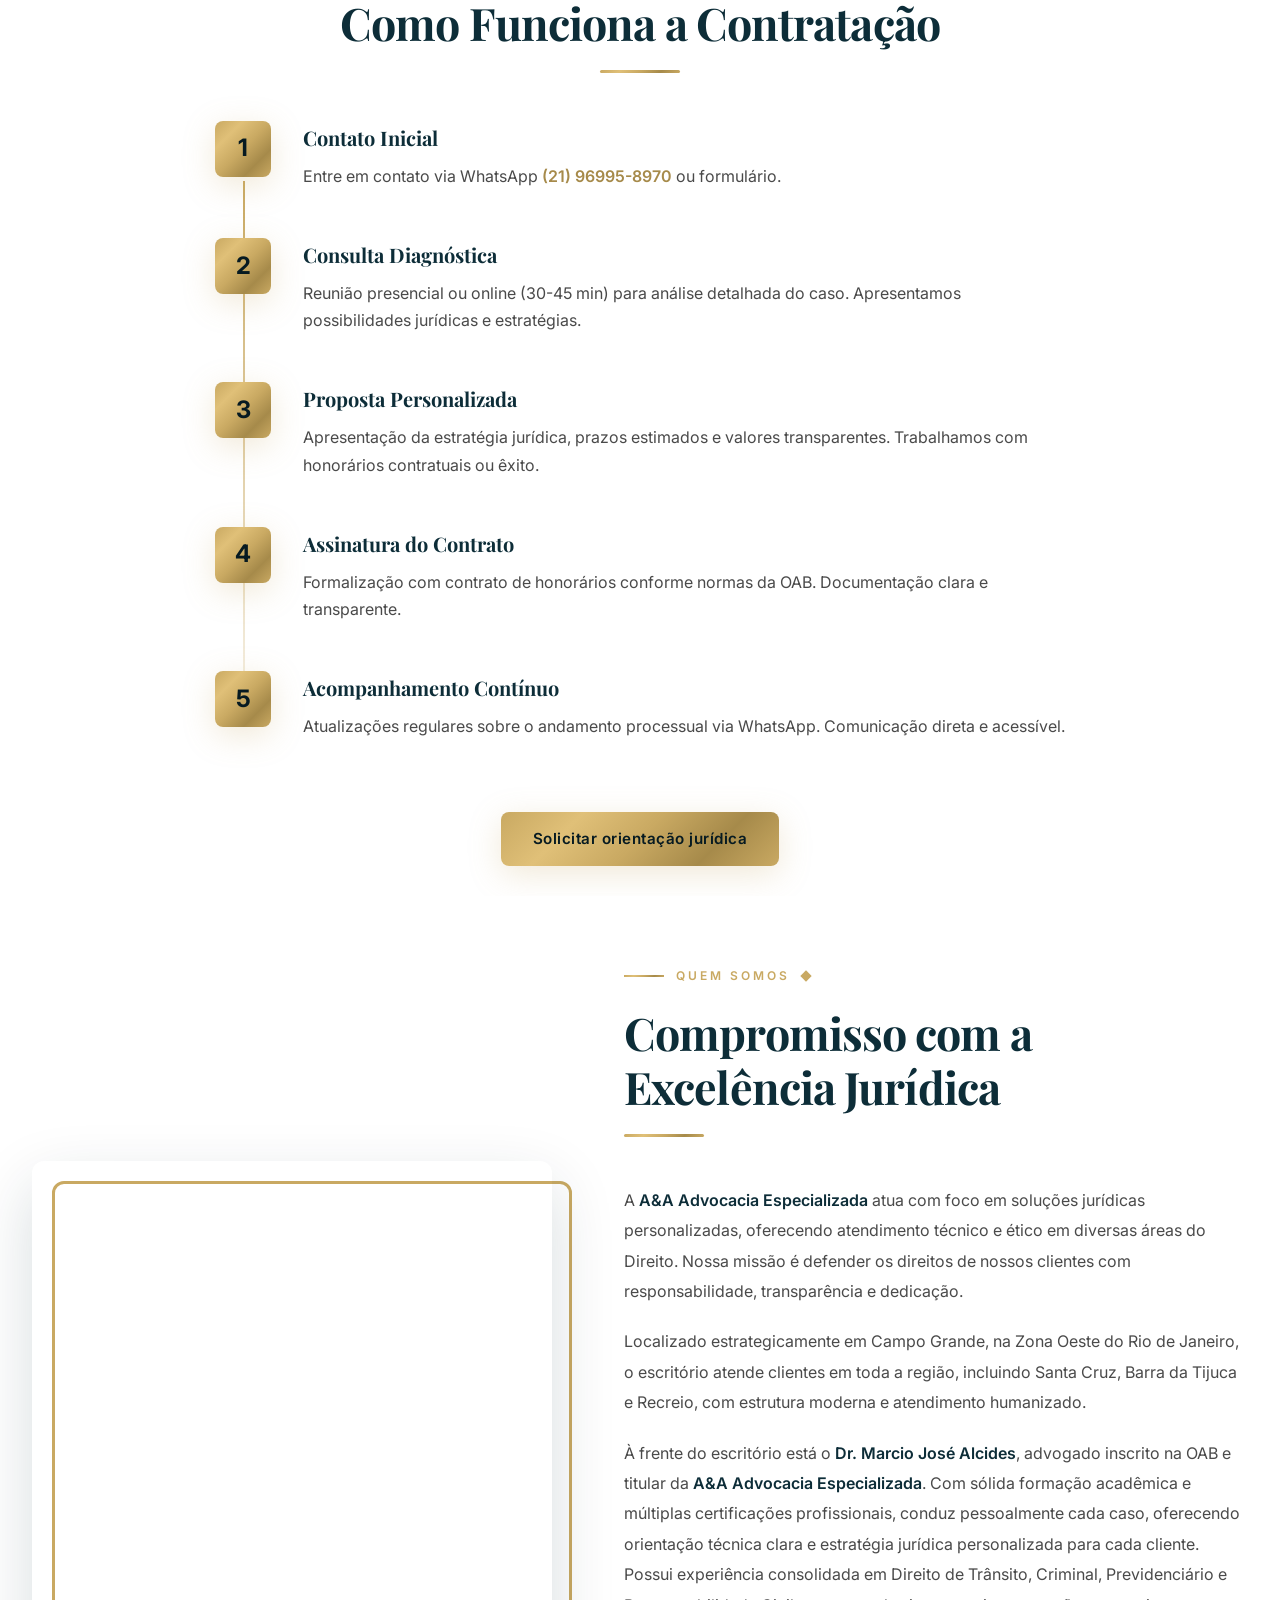
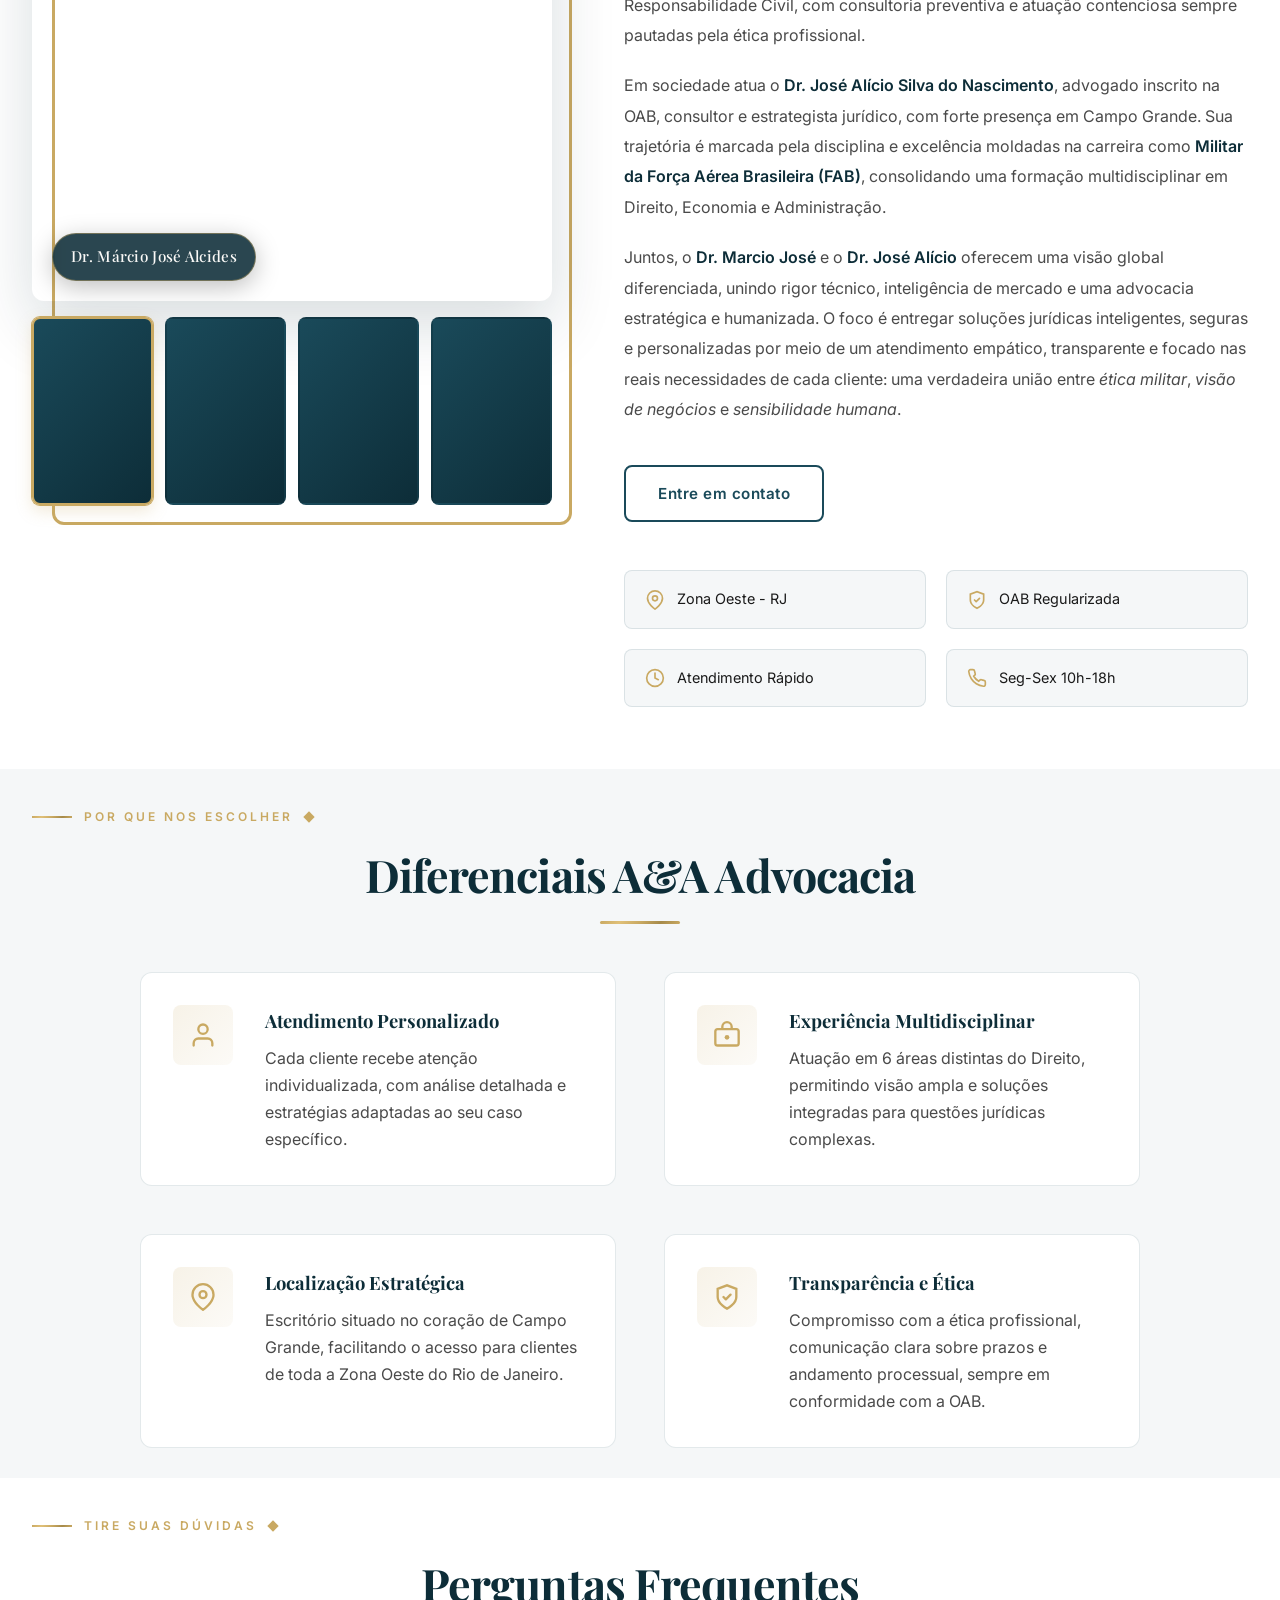
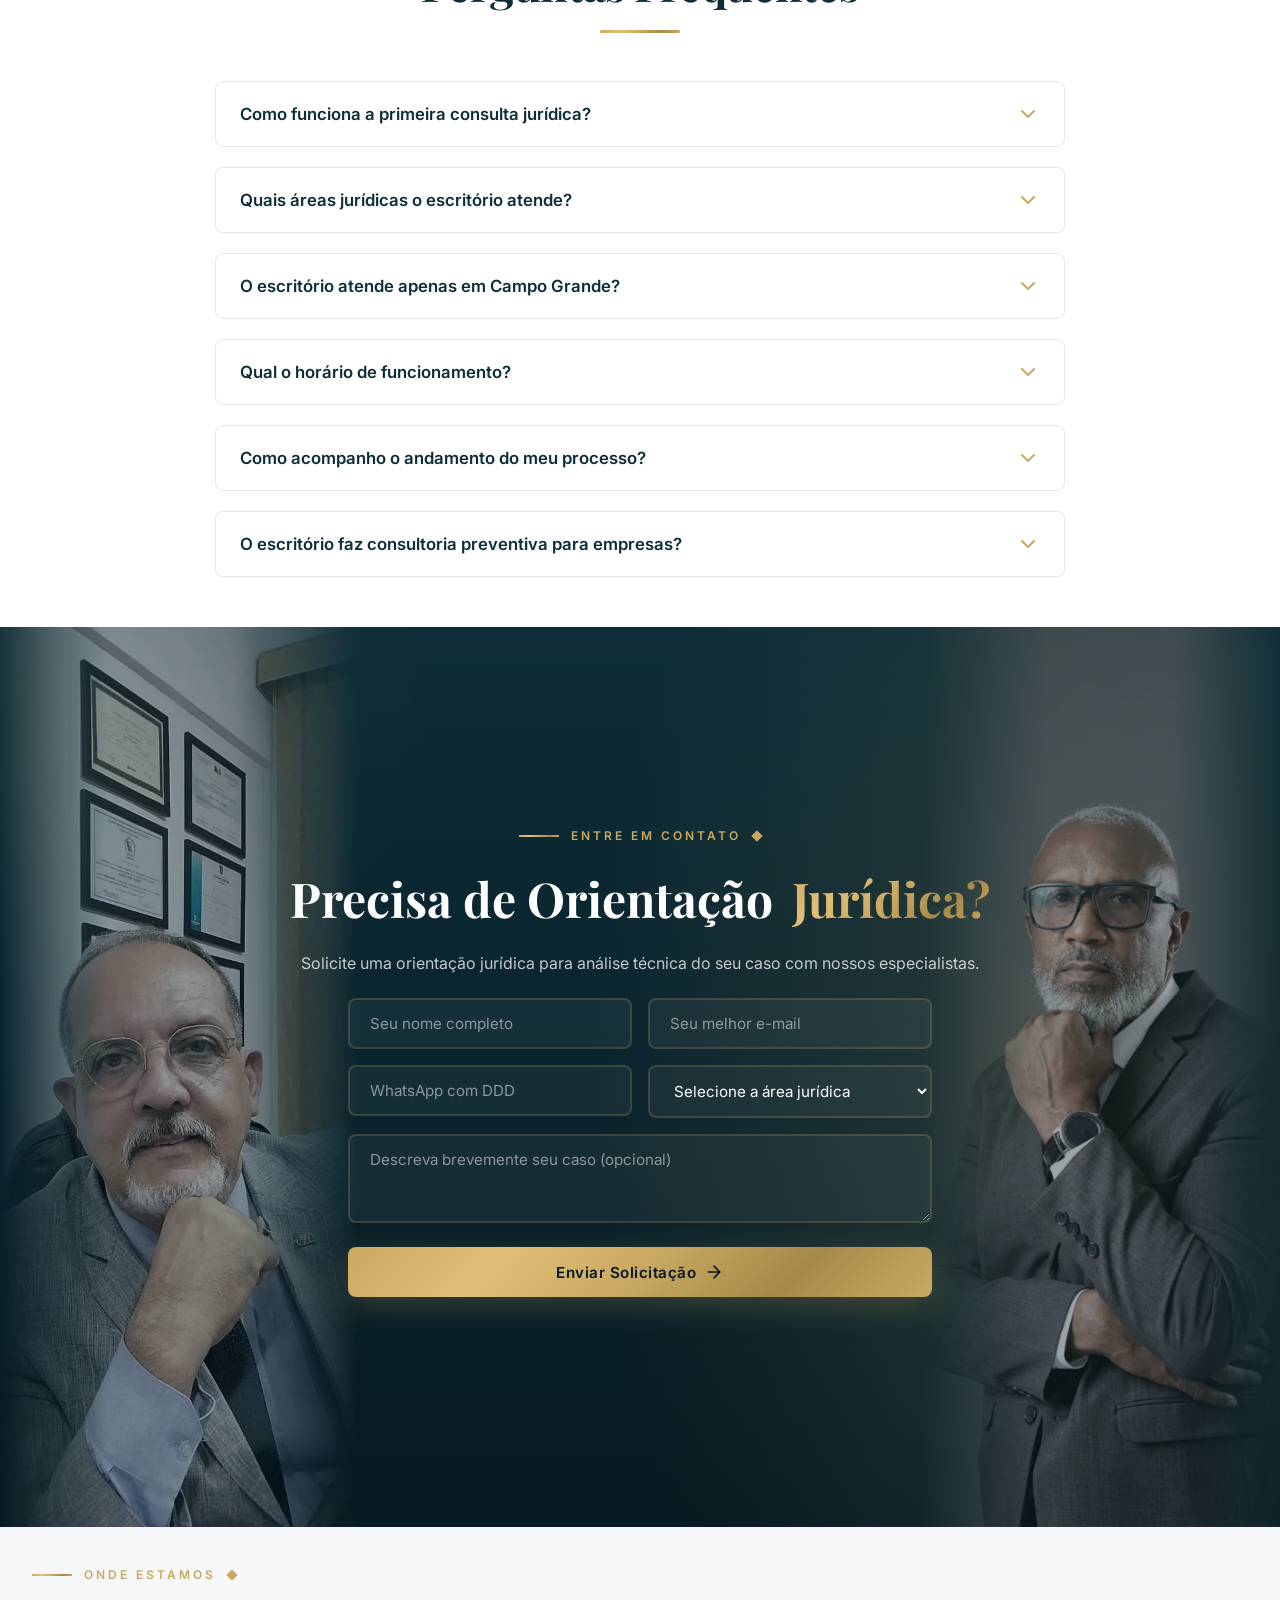
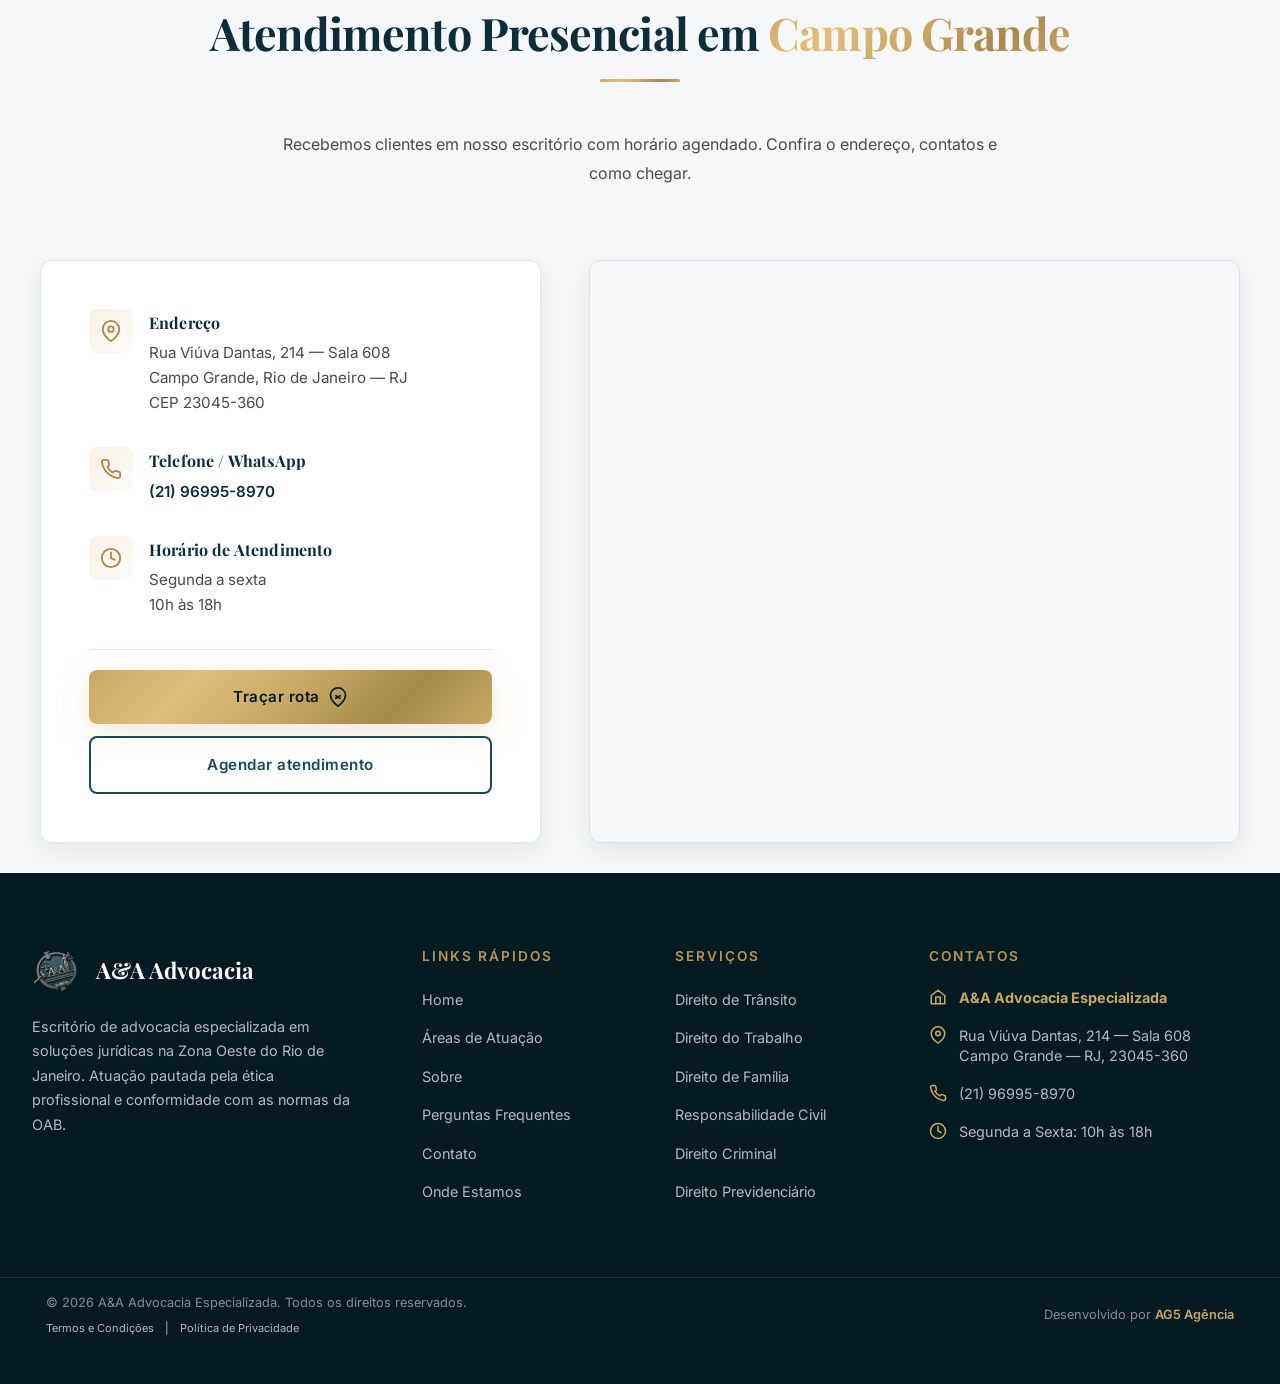
==== commit 310b458e: "feat: implement responsive images with srcset and add typewriter animation to hero title" ====
--- a/index.html
+++ b/index.html
@@ -35,8 +35,8 @@
   <meta name="twitter:image" content="https://www.aeaadvocacia.ag5agencia.site/Fotos/hero-advogado.webp">
 
   <!-- Favicon - otimizado -->
-  <link rel="icon" type="image/webp" sizes="32x32" href="Fotos/logo-aa.webp">
-  <link rel="apple-touch-icon" sizes="180x180" href="Fotos/logo-aa.webp">
+  <link rel="icon" type="image/webp" sizes="32x32" href="Fotos/logo-aa-sm.webp">
+  <link rel="apple-touch-icon" sizes="180x180" href="Fotos/logo-aa-sm.webp">
 
   <!-- Theme color para navegadores mobile -->
   <meta name="theme-color" content="#0d2d38">
@@ -45,8 +45,10 @@
   <link rel="preconnect" href="https://fonts.googleapis.com" crossorigin>
   <link rel="preconnect" href="https://fonts.gstatic.com" crossorigin>
 
-  <!-- Preload da imagem hero (LCP) -->
-  <link rel="preload" href="Fotos/hero-advogado.webp" as="image" fetchpriority="high">
+  <!-- Preload da imagem hero (LCP) — responsivo -->
+  <link rel="preload" as="image" fetchpriority="high"
+    imagesrcset="Fotos/hero-advogado-sm.webp 400w, Fotos/hero-advogado.webp 648w"
+    imagesizes="(min-width: 768px) 50vw, 100vw">
 
   <!-- Fonts otimizadas - carregamento assíncrono para não bloquear renderização -->
   <link rel="stylesheet"
@@ -426,7 +428,7 @@
   <header class="header" id="home">
     <div class="container header-inner">
       <a href="#home" class="header-logo" aria-label="Ir para o topo da página">
-        <img src="Fotos/logo-aa.webp" alt="A&A Advocacia" width="50" height="50" loading="eager"
+        <img src="Fotos/logo-aa-sm.webp" alt="A&A Advocacia" width="50" height="50" loading="eager"
           fetchpriority="high">
       </a>
 
@@ -464,7 +466,7 @@
     <div class="mobile-menu" id="mobile-menu" aria-label="Menu mobile" aria-hidden="true" inert>
       <div class="mobile-menu-header">
         <div class="header-logo">
-          <img src="Fotos/logo-aa.webp" alt="A&A Advocacia" width="40" height="40" loading="eager">
+          <img src="Fotos/logo-aa-sm.webp" alt="A&A Advocacia" width="40" height="40" loading="eager">
         </div>
       </div>
       <nav class="mobile-menu-nav" aria-label="Navegação mobile">
@@ -493,11 +495,12 @@
             <span>A&A - Escritório de Advocacia em Campo Grande - RJ</span>
           </div>
 
-          <h1 class="hero-title reveal">
-            Atuação jurídica <span class="text-accent">Especializada e Humanizada</span>
+          <h1 class="hero-title reveal" aria-label="Atuação jurídica Especializada e Humanizada">
+            <span aria-hidden="true">Atuação jurídica </span>
+            <span class="text-accent typewriter" aria-hidden="true">Especializada e Humanizada</span>
           </h1>
 
-          <p class="hero-subtitle reveal">
+          <p class="hero-subtitle reveal hero-subtitle--after-type">
             Atendimento especializado em Direito de Trânsito, Trabalho, Família,
             Responsabilidade Civil, Criminal e Previdenciário. Atuação pautada pela ética profissional e conformidade
             com
@@ -518,7 +521,9 @@
 
           <!-- Imagem Mobile: aparece abaixo do botão apenas no mobile -->
           <div class="hero-image-mobile">
-            <img src="Fotos/hero-advogado.webp"
+            <img src="Fotos/hero-advogado-sm.webp"
+              srcset="Fotos/hero-advogado-sm.webp 400w, Fotos/hero-advogado.webp 648w"
+              sizes="(max-width: 767px) 100vw, 50vw"
               alt="Dr. Marcio José Alcides - Advogado da A&A Advocacia Especializada" class="hero-image-mobile-img"
               width="800" height="1000" loading="eager" fetchpriority="high" decoding="async">
           </div>
@@ -527,6 +532,8 @@
         <!-- Imagem Hero Desktop -->
         <div class="hero-image-wrapper reveal-right">
           <img src="Fotos/hero-advogado.webp"
+            srcset="Fotos/hero-advogado-sm.webp 400w, Fotos/hero-advogado.webp 648w"
+            sizes="(min-width: 768px) 50vw, 100vw"
             alt="Dr. Marcio José Alcides - Advogado da A&A Advocacia Especializada" class="hero-image" width="800"
             height="1000" loading="eager" fetchpriority="high" decoding="async">
         </div>
@@ -546,7 +553,7 @@
       <div class="container">
         <span class="section-tag reveal">O que vivemos diariamente</span>
         <h2 class="section-title reveal">A pressão jurídica não espera. <span class="text-gold">Nós também não.</span></h2>
-        <p class="pain-intro reveal">Reconhecemos o desconforto antes da estratégia — e respondemos com clareza,
+        <p class="pain-intro reveal">Reconhecemos o desconforto antes da estratégia e respondemos com clareza,
           técnica e direção.</p>
 
         <div class="pain-solution-grid">
@@ -1292,7 +1299,7 @@
       <!-- Coluna 1: Marca -->
       <div class="footer-brand">
         <div class="footer-logo">
-          <img src="Fotos/logo-aa.webp" alt="A&A Advocacia" width="50" height="50" loading="lazy" decoding="async">
+          <img src="Fotos/logo-aa-sm.webp" alt="A&A Advocacia" width="50" height="50" loading="lazy" decoding="async">
           <span class="footer-logo-text">A&A Advocacia</span>
         </div>
         <p>Escritório de advocacia especializada em soluções jurídicas na Zona Oeste do Rio de Janeiro. Atuação
--- a/style.css
+++ b/style.css
@@ -903,6 +903,69 @@
   font-style: italic;
   font-weight: 400;
   margin-top: 0.5rem;
+}
+
+/* ===== Animação typewriter no destaque do H1 ===== */
+@media (prefers-reduced-motion: no-preference) {
+  .hero-title .typewriter {
+    display: inline-block;
+    overflow: hidden;
+    white-space: nowrap;
+    max-width: max-content;
+    border-right: 2px solid var(--color-gold);
+    width: 0;
+    animation:
+      typewriterReveal 2.4s steps(26, end) 0.6s forwards,
+      typewriterCaret 0.8s step-end 0.6s 4,
+      typewriterCaretFade 0.4s ease 3.4s forwards;
+  }
+
+  /* Subtítulo entra suavemente depois que o typewriter acaba (≈ 0.6s delay + 2.4s = 3s) */
+  .hero-subtitle--after-type {
+    opacity: 0;
+    transform: translateY(8px);
+    animation: subtitleFadeIn 0.7s ease-out 3.1s forwards;
+  }
+}
+
+@media (prefers-reduced-motion: reduce) {
+  .hero-title .typewriter {
+    display: block;
+  }
+  .hero-subtitle--after-type {
+    opacity: 1;
+  }
+}
+
+@keyframes typewriterReveal {
+  from {
+    width: 0;
+  }
+  to {
+    width: 100%;
+  }
+}
+
+@keyframes typewriterCaret {
+  0%, 100% {
+    border-right-color: var(--color-gold);
+  }
+  50% {
+    border-right-color: transparent;
+  }
+}
+
+@keyframes typewriterCaretFade {
+  to {
+    border-right-color: transparent;
+  }
+}
+
+@keyframes subtitleFadeIn {
+  to {
+    opacity: 1;
+    transform: translateY(0);
+  }
 }
 
 /* Subtítulo Hero */
